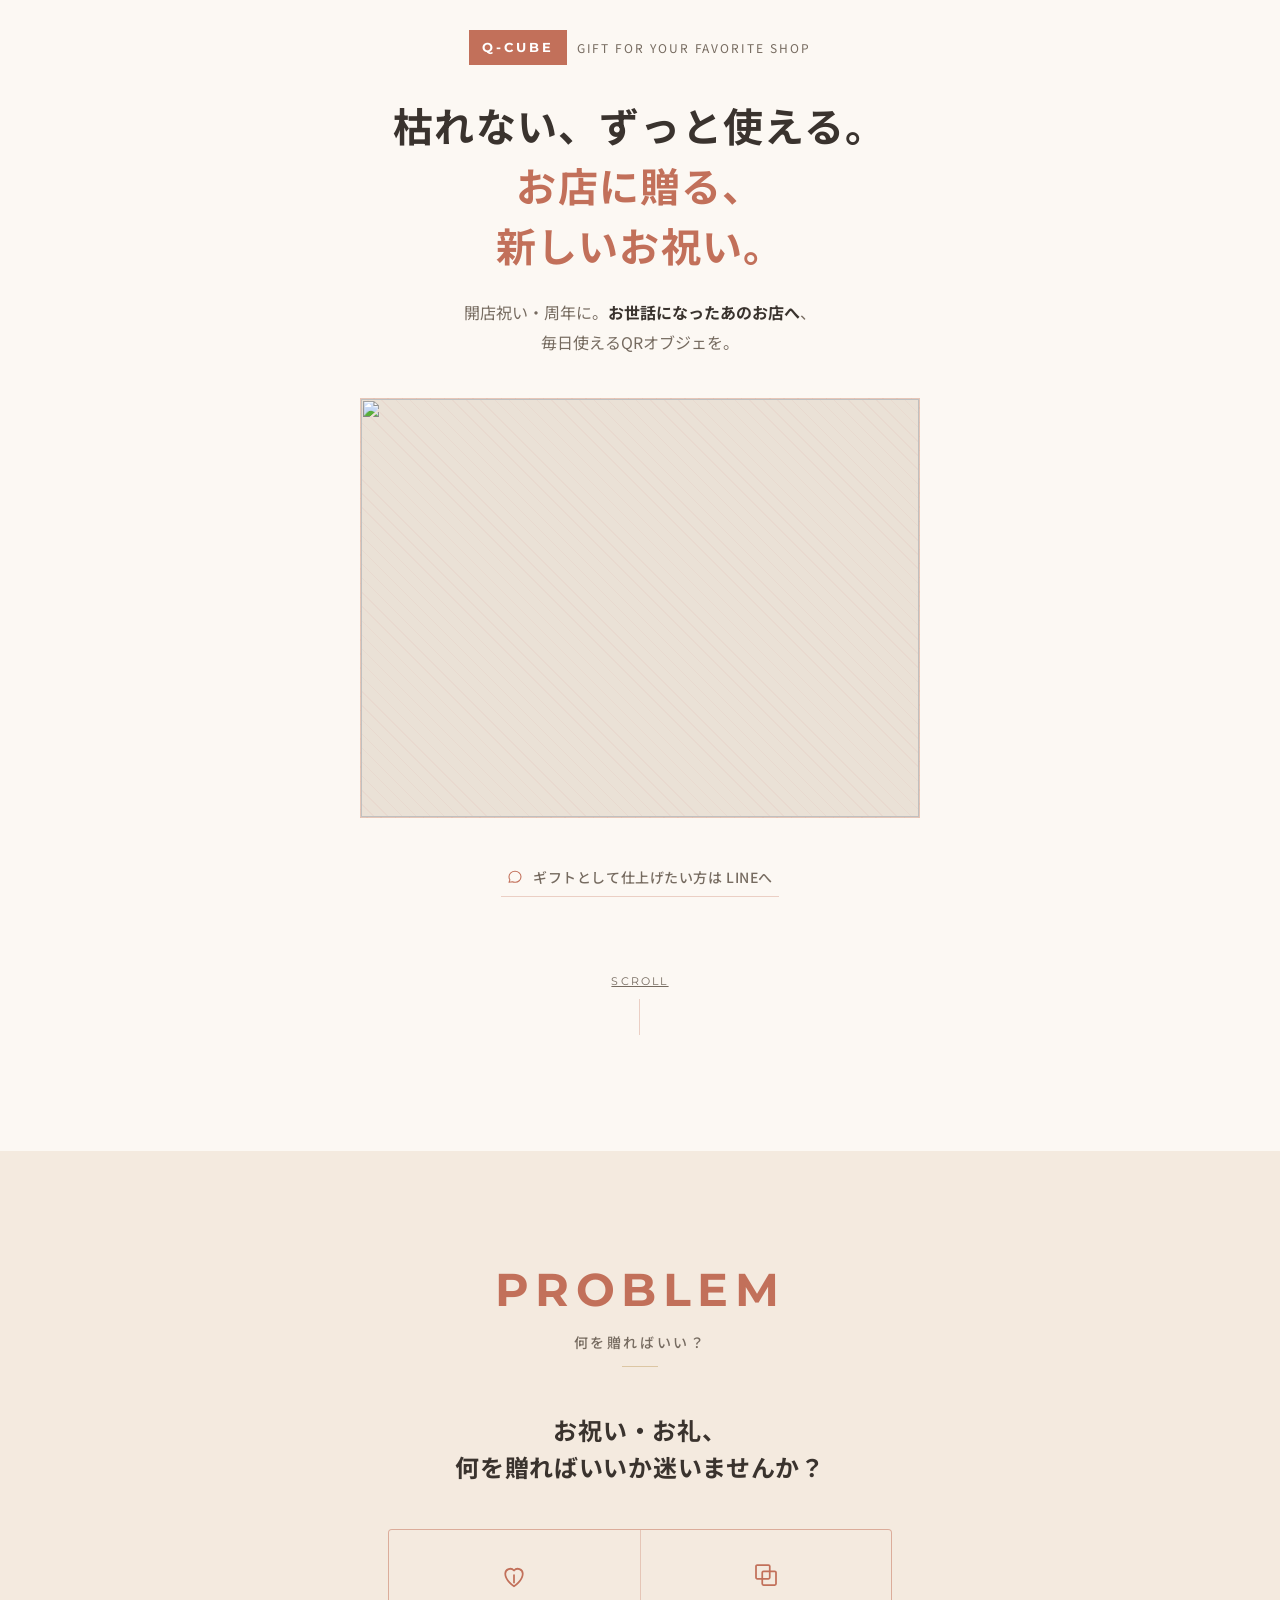
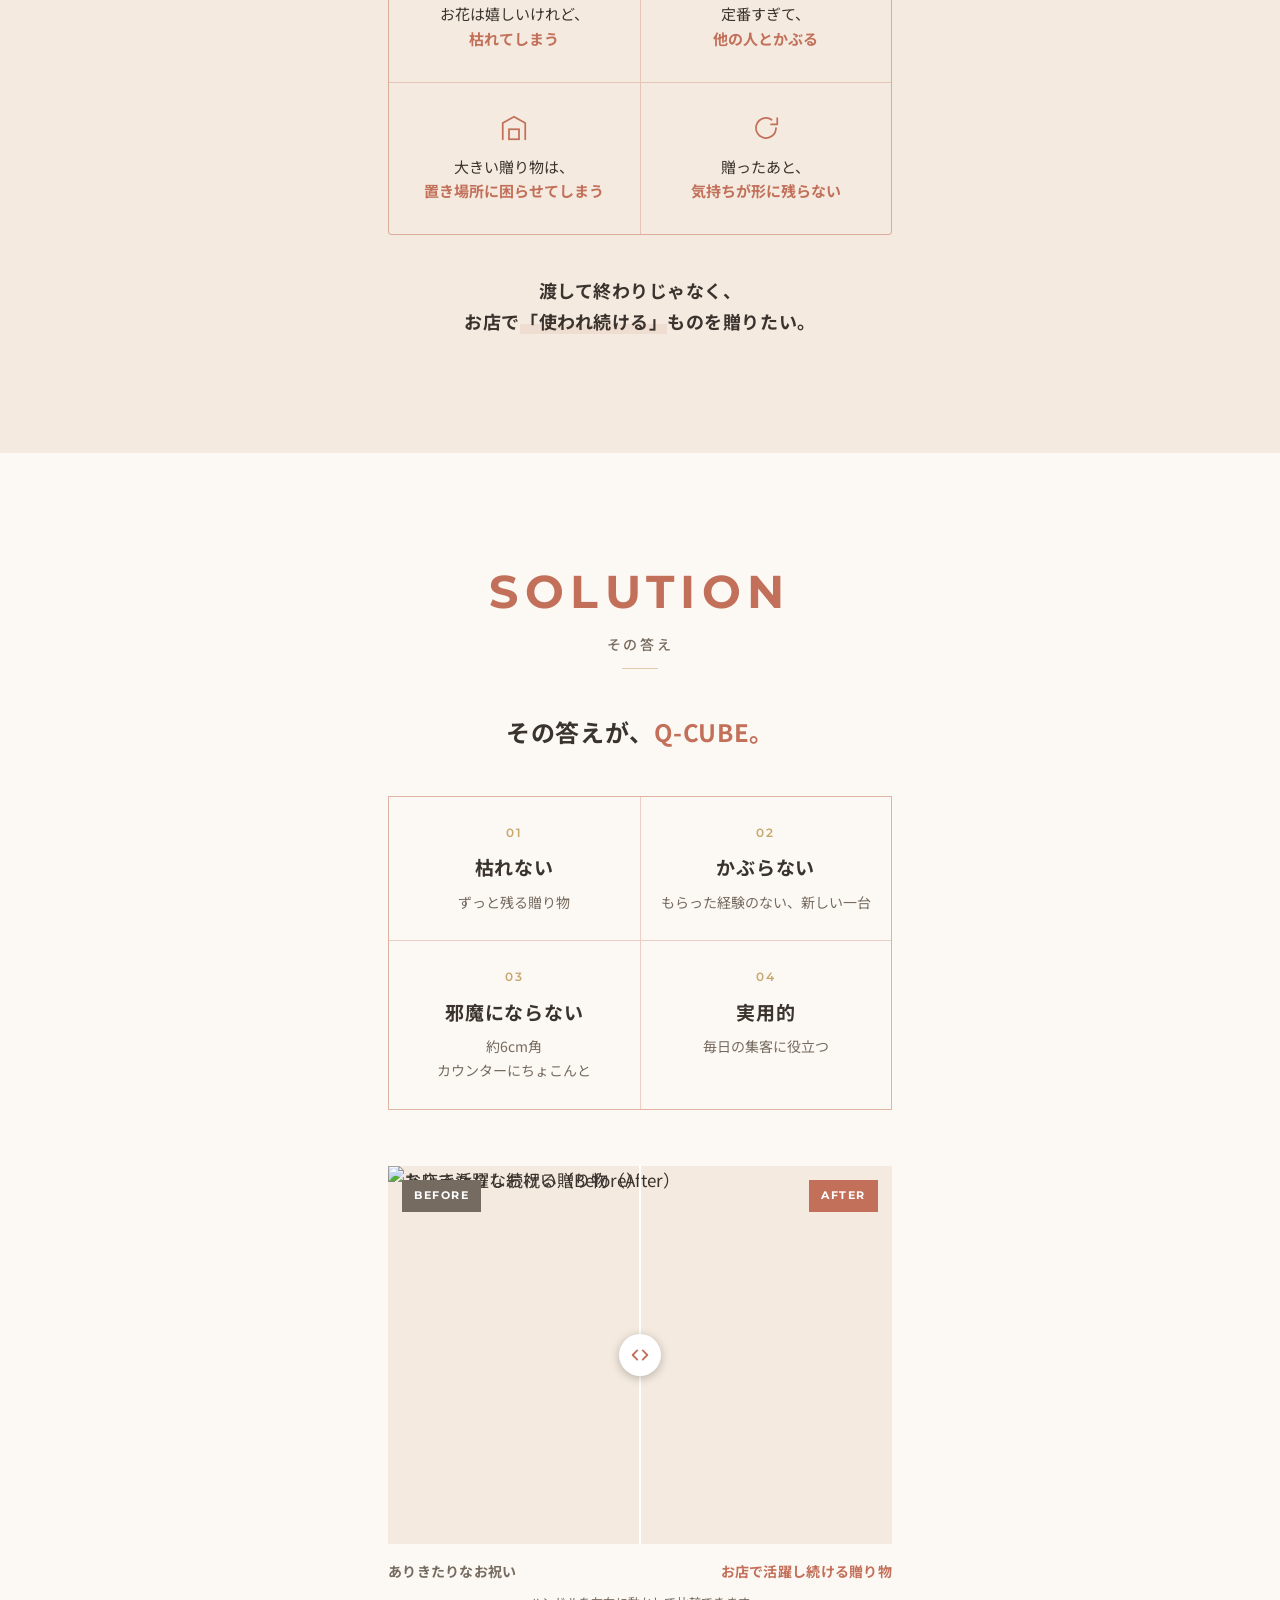
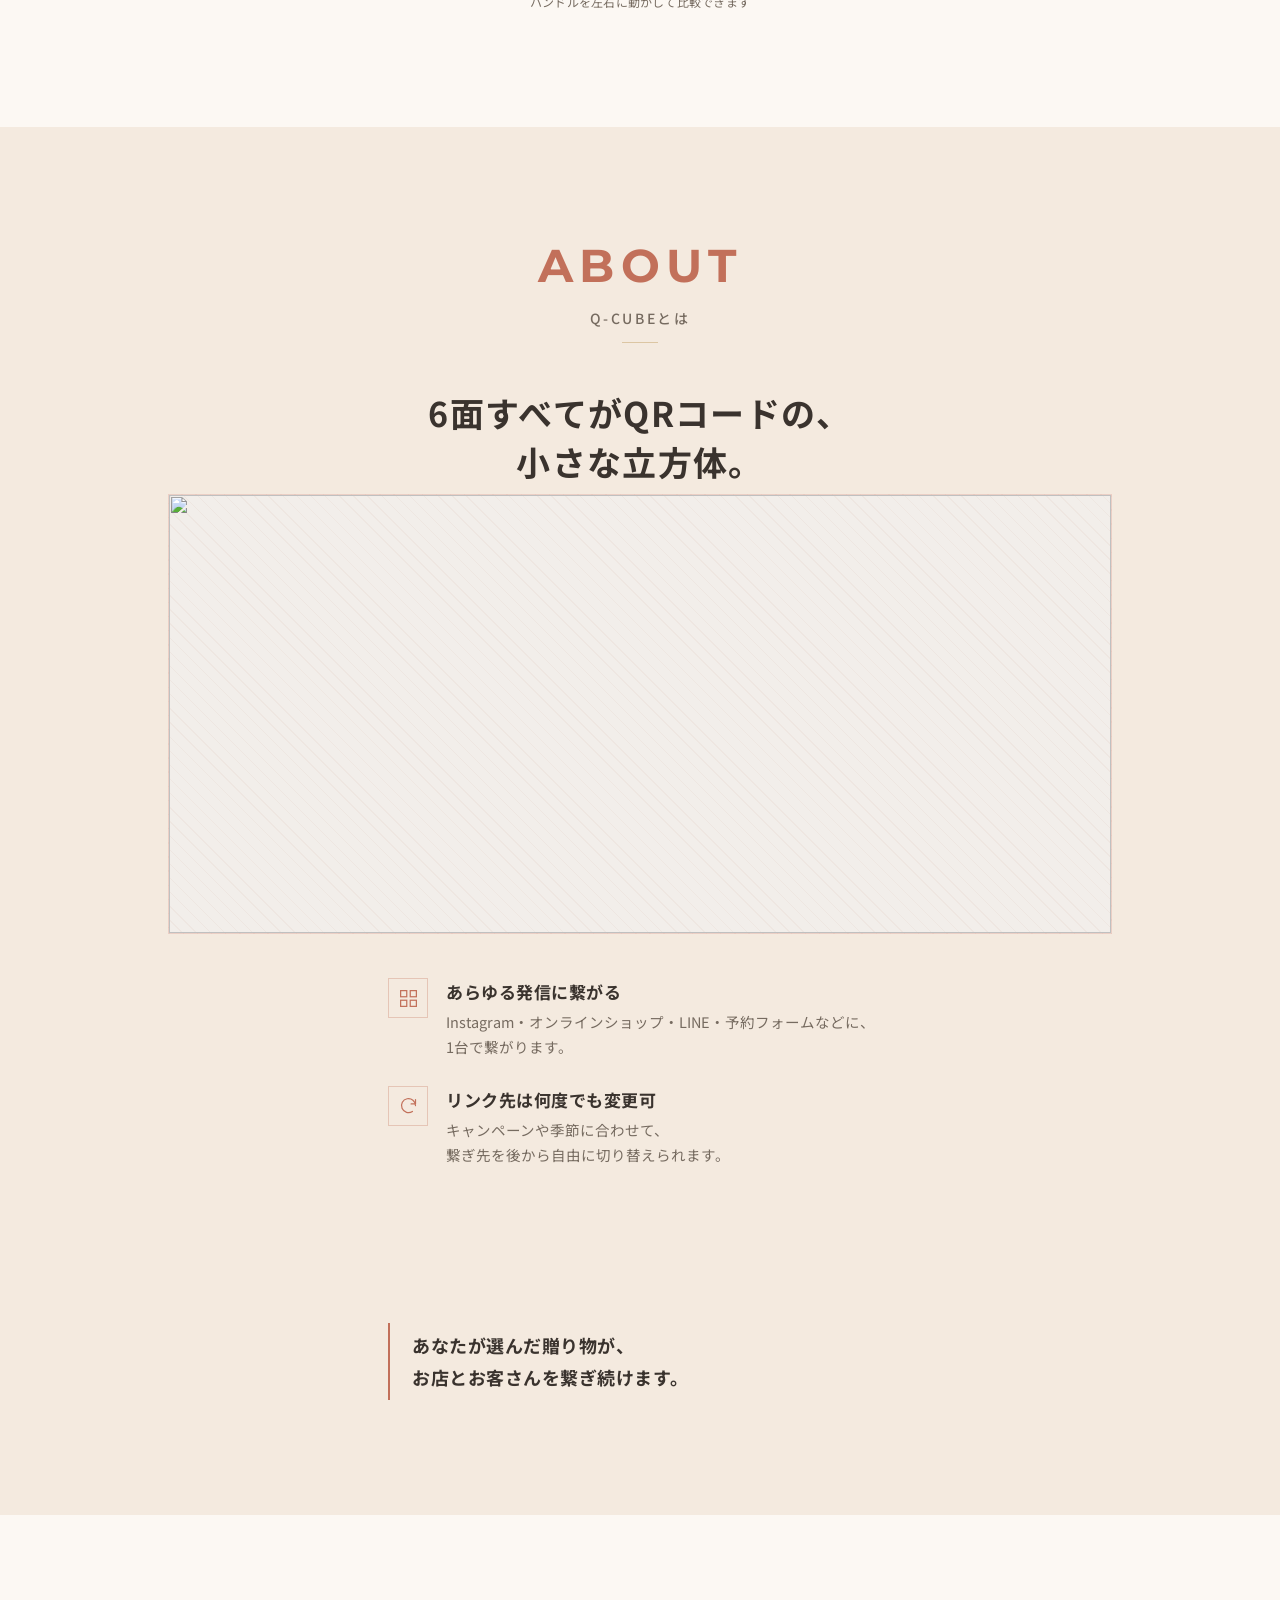
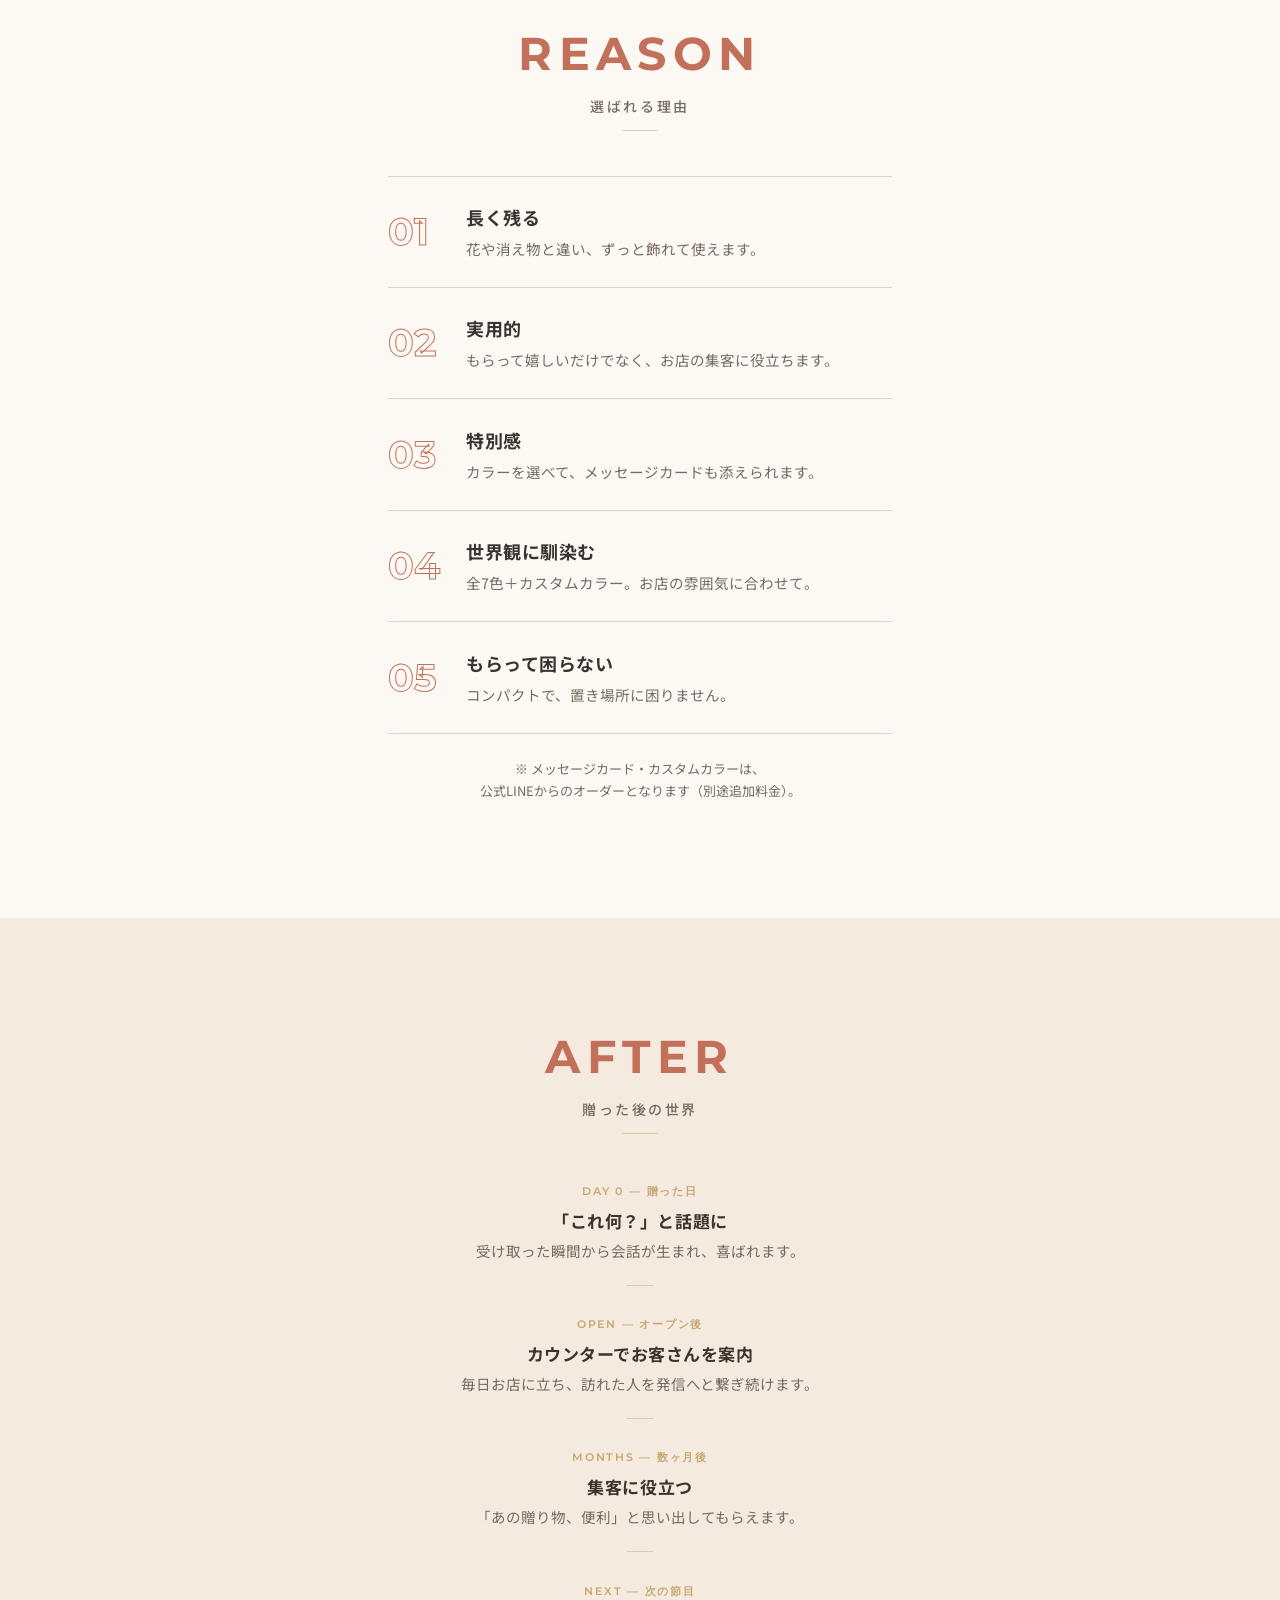
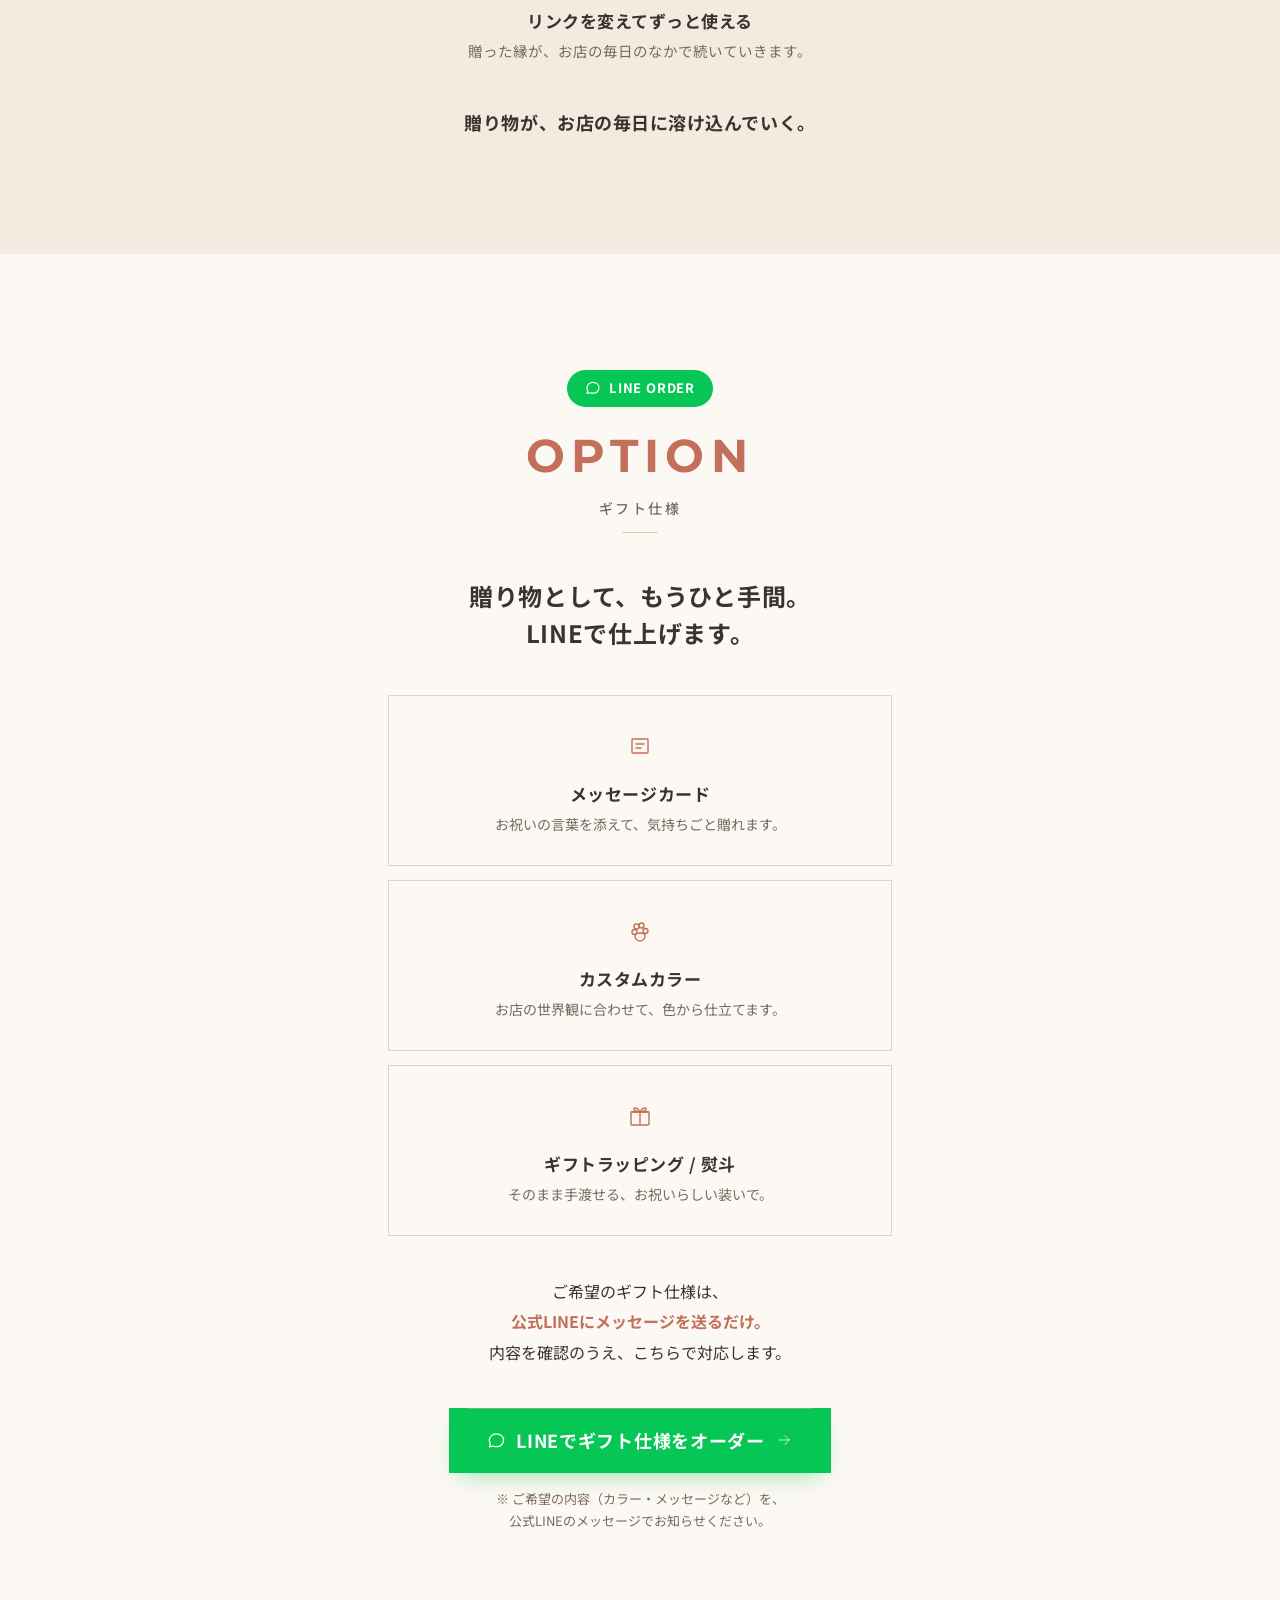
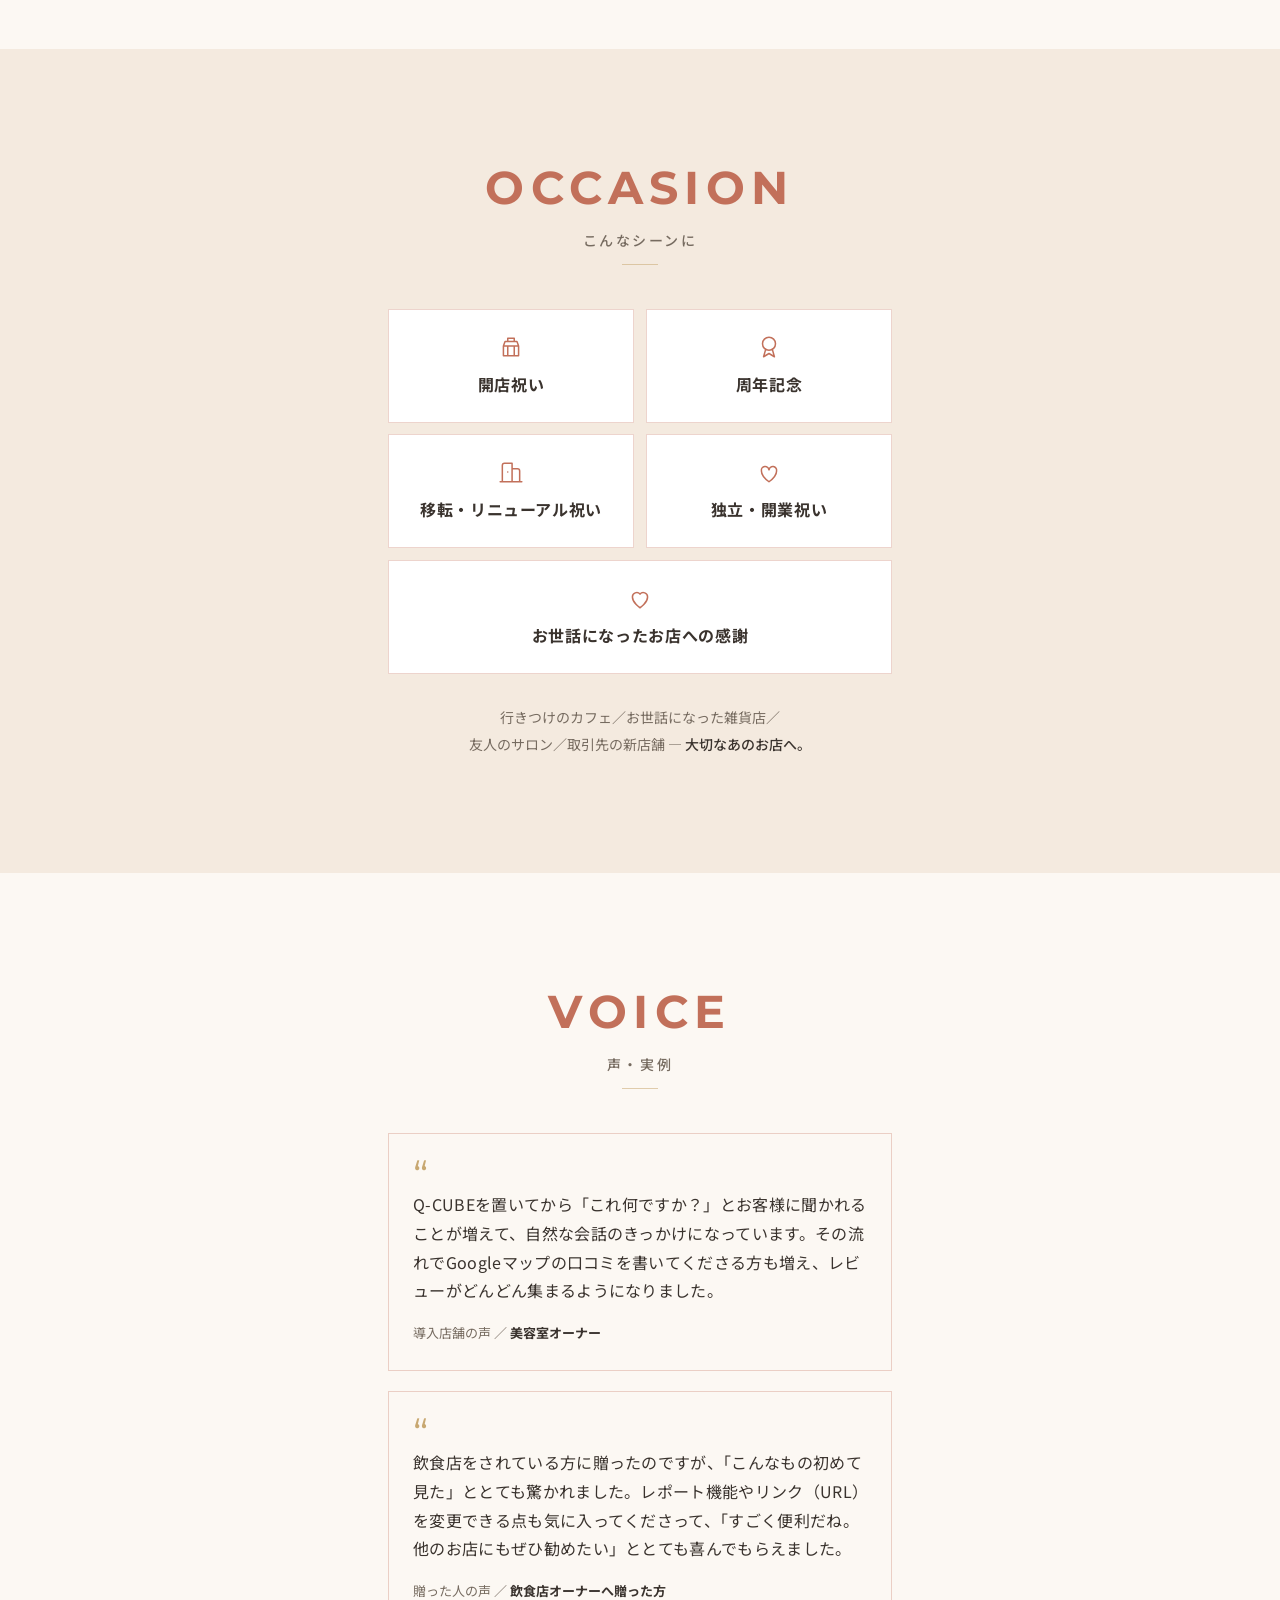
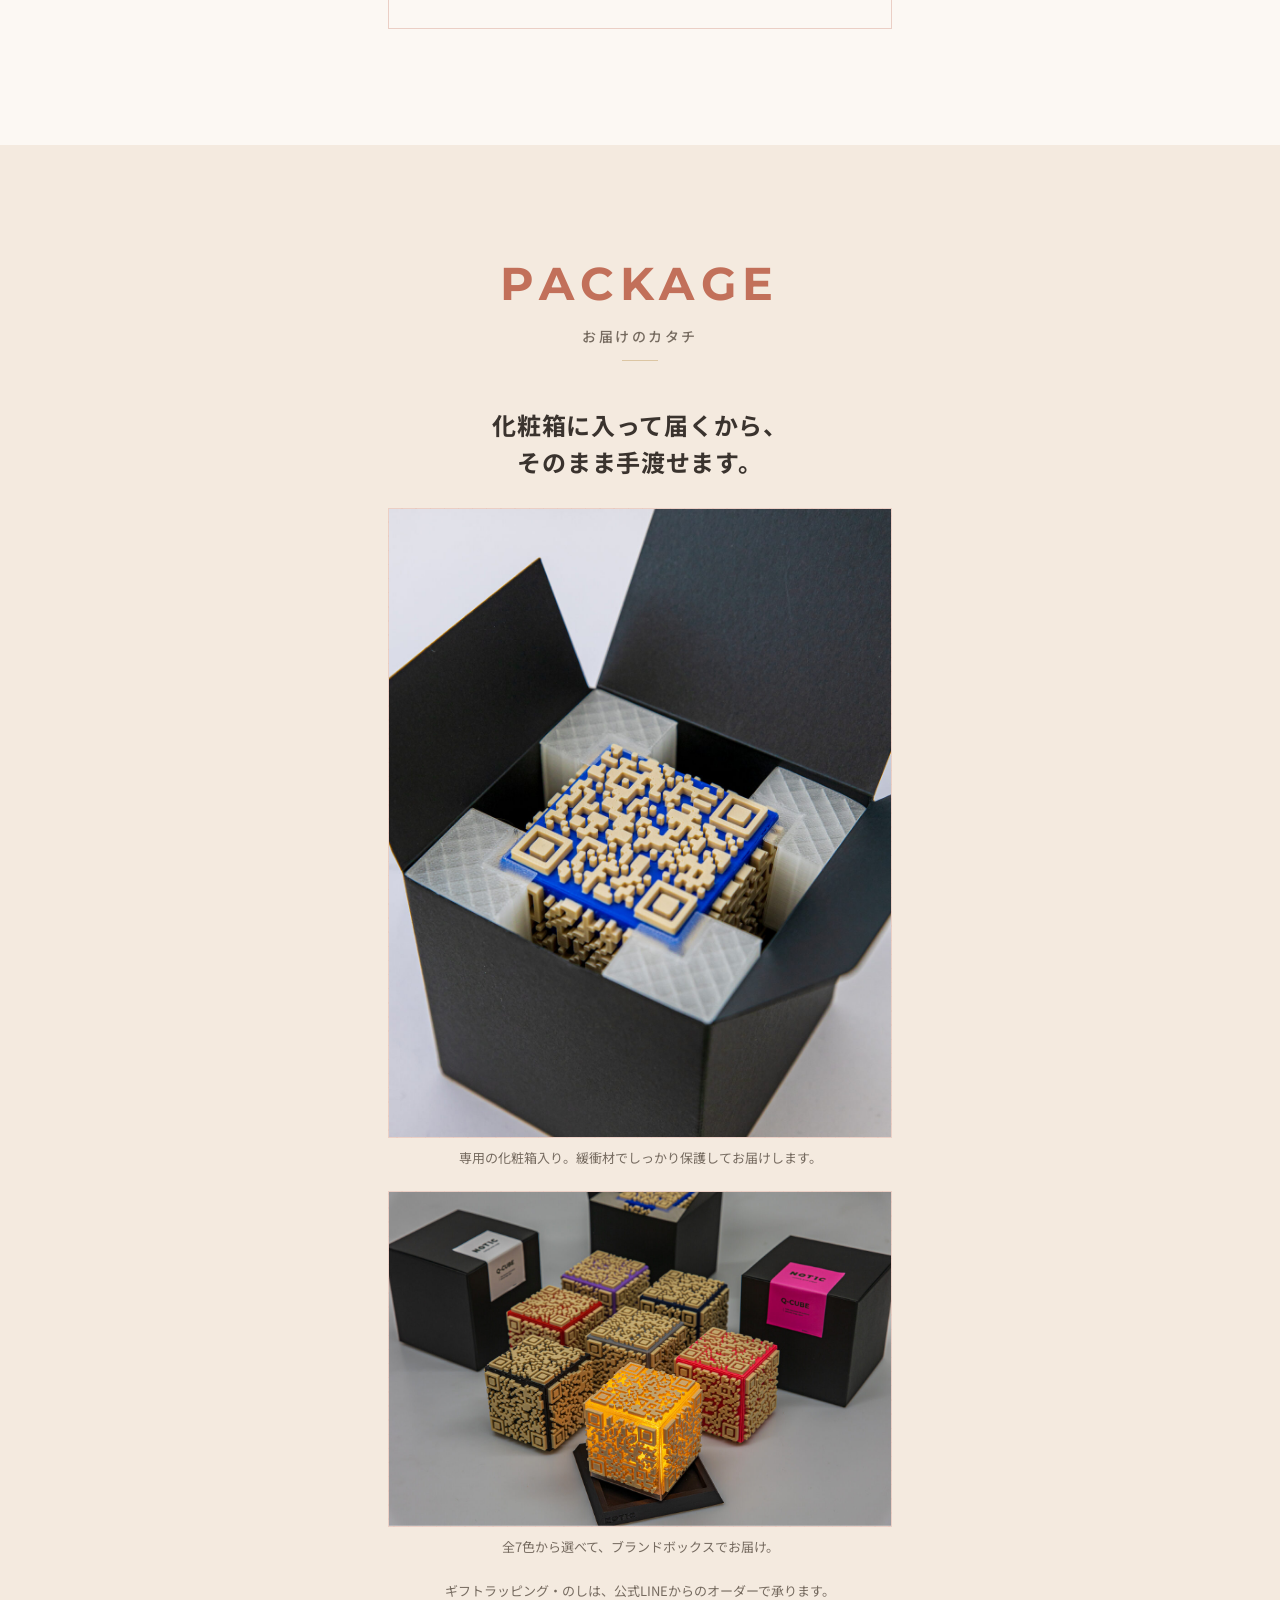
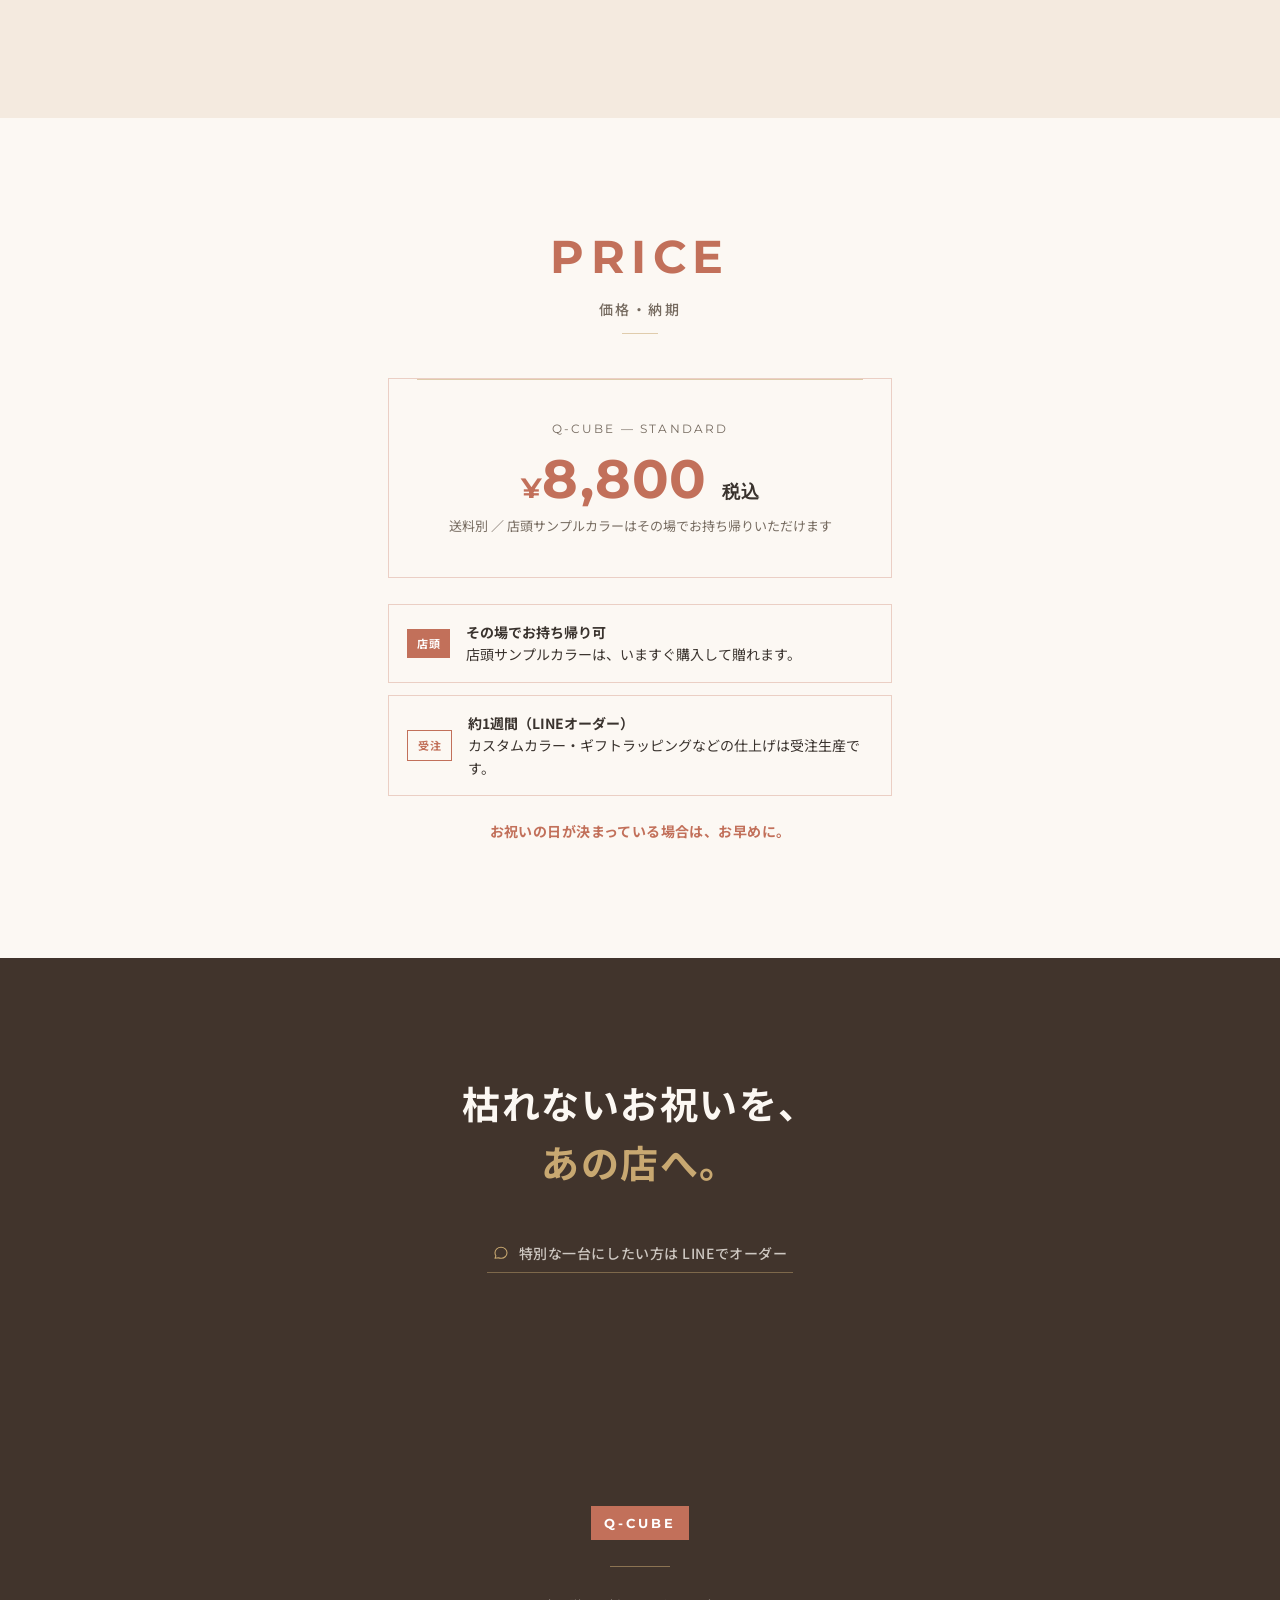
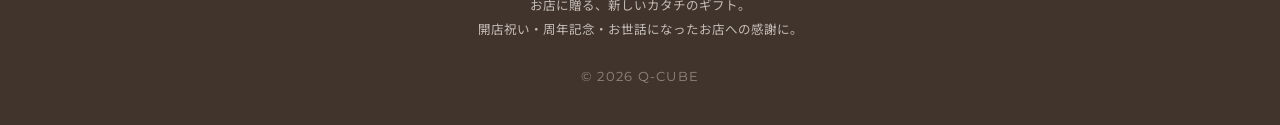
==== Q-CUBE ギフトLP.html @ 022c5ea5 "Initial commit: Q-CUBE ギフトLP" ====
<!DOCTYPE html>
<html lang="ja">
<head>
<meta charset="UTF-8">
<meta name="viewport" content="width=device-width, initial-scale=1.0">
<title>Q-CUBE｜お店に贈る、新しいお祝い。</title>
<link rel="preconnect" href="https://fonts.googleapis.com">
<link rel="preconnect" href="https://fonts.gstatic.com" crossorigin>
<link href="https://fonts.googleapis.com/css2?family=Montserrat:wght@600;700&family=Noto+Sans+JP:wght@400;500;700&display=swap" rel="stylesheet">
<link rel="stylesheet" href="styles.css">
</head>
<body>

<!-- ===================== 01 ヒーロー（GIFT） ===================== -->
<section class="section section--ivory hero" id="top" data-screen-label="01 GIFT">
  <div class="wrap">
    <div class="hero__brand reveal">
      <span class="hero__logo">Q-CUBE</span>
      <span class="hero__tagline">GIFT FOR YOUR FAVORITE SHOP</span>
    </div>
    <div class="hero__copy">
      <h1 class="hero__main reveal d1">枯れない、ずっと使える。<br><span class="br-accent">お店に贈る、<br>新しいお祝い。</span></h1>
      <p class="hero__sub reveal d2">開店祝い・周年に。<strong>お世話になったあのお店へ</strong>、<br>毎日使えるQRオブジェを。</p>
    </div>
  </div>
  <div class="hero__visual bleed reveal d2">
    <image-slot id="hero" shape="rect" src="https://notic.jp/qcube/uploads/pasted-1777820406436-0.jpg" placeholder="お店のカウンターに置かれたQ-CUBE（メイン写真）"></image-slot>
  </div>
  <div class="wrap">
    <div class="hero__cta reveal d2">
      <a class="btn btn--line" href="#" data-line>
        <svg class="ico" viewBox="0 0 24 24" fill="none" stroke="currentColor"><path d="M21 11.5a8.38 8.38 0 0 1-9 8.3 9 9 0 0 1-3.8-.7L3 20l1.3-3.8A8.38 8.38 0 0 1 3 11.5C3 7 7 3.5 12 3.5s9 3.5 9 8z" stroke-linecap="round" stroke-linejoin="round"/></svg>
        ギフトとして仕上げたい方は LINEへ
      </a>
    </div>
    <div class="hero__cta">
      <a class="scroll-hint" href="#problem">
        <span>SCROLL</span>
        <span class="line"></span>
      </a>
    </div>
  </div>
</section>

<!-- ===================== 02 共感（PROBLEM） ===================== -->
<section class="section section--sand" id="problem" data-screen-label="02 PROBLEM">
  <div class="wrap">
    <div class="eyebrow reveal"><span class="en">Problem</span><span class="jp">何を贈ればいい？</span></div>
    <p class="lead center reveal">お祝い・お礼、<br>何を贈ればいいか迷いませんか？</p>
    <div class="problem-list reveal">
      <div class="problem-item">
        <svg class="ico" viewBox="0 0 24 24" fill="none" stroke="currentColor"><path d="M12 21s-7-4.5-7-10a4 4 0 0 1 7-2.6A4 4 0 0 1 19 11c0 5.5-7 10-7 10z" stroke-linecap="round" stroke-linejoin="round"/><path d="M12 12v6" stroke-linecap="round"/></svg>
        <p>お花は嬉しいけれど、<br><b>枯れてしまう</b></p>
      </div>
      <div class="problem-item">
        <svg class="ico" viewBox="0 0 24 24" fill="none" stroke="currentColor"><rect x="4" y="4" width="11" height="11" rx="1"/><rect x="9" y="9" width="11" height="11" rx="1"/></svg>
        <p>定番すぎて、<br><b>他の人とかぶる</b></p>
      </div>
      <div class="problem-item">
        <svg class="ico" viewBox="0 0 24 24" fill="none" stroke="currentColor"><path d="M3 21V8l9-5 9 5v13" stroke-linecap="round" stroke-linejoin="round"/><rect x="8" y="13" width="8" height="8"/></svg>
        <p>大きい贈り物は、<br><b>置き場所に困らせてしまう</b></p>
      </div>
      <div class="problem-item">
        <svg class="ico" viewBox="0 0 24 24" fill="none" stroke="currentColor"><path d="M20 12a8 8 0 1 1-3.5-6.6" stroke-linecap="round"/><path d="M21 4v5h-5" stroke-linecap="round" stroke-linejoin="round"/></svg>
        <p>贈ったあと、<br><b>気持ちが形に残らない</b></p>
      </div>
    </div>
    <p class="problem-close reveal">渡して終わりじゃなく、<br>お店で<span class="u">「使われ続ける」</span>ものを贈りたい。</p>
  </div>
</section>

<!-- ===================== 03 提案（SOLUTION） ===================== -->
<section class="section section--ivory" id="solution" data-screen-label="03 SOLUTION">
  <div class="wrap">
    <div class="eyebrow reveal"><span class="en">Solution</span><span class="jp">その答え</span></div>
    <p class="lead center reveal">その答えが、<span style="color:var(--terracotta)">Q-CUBE。</span></p>
    <div class="solution-grid reveal">
      <div class="sol-cell"><div class="num">01</div><h4>枯れない</h4><p>ずっと残る贈り物</p></div>
      <div class="sol-cell"><div class="num">02</div><h4>かぶらない</h4><p>もらった経験のない、新しい一台</p></div>
      <div class="sol-cell"><div class="num">03</div><h4>邪魔にならない</h4><p>約6cm角<br>カウンターにちょこんと</p></div>
      <div class="sol-cell"><div class="num">04</div><h4>実用的</h4><p>毎日の集客に役立つ</p></div>
    </div>

    <!-- Before / After スライダー -->
    <div class="ba reveal">
      <div class="ba-slider" id="baSlider">
        <img class="ba-slider__img" src="https://notic.jp/qcube/uploads/pasted-1777819297557-0.jpg" alt="お店で活躍し続ける贈り物（After）" draggable="false">
        <div class="ba-slider__before" id="baBefore">
          <img class="ba-slider__img" src="https://images.unsplash.com/photo-1481970285016-33d3d5d85491?w=1200&q=80&auto=format" alt="ありきたりなお祝い（Before）" draggable="false">
        </div>
        <span class="ba-slider__tag ba-slider__tag--before">BEFORE</span>
        <span class="ba-slider__tag ba-slider__tag--after">AFTER</span>
        <div class="ba-slider__handle" id="baHandle" role="slider" tabindex="0" aria-label="Before / After 比較スライダー" aria-valuemin="0" aria-valuemax="100" aria-valuenow="50">
          <span class="ba-slider__grip">
            <svg viewBox="0 0 24 24" fill="none" stroke="currentColor"><path d="M9 7l-5 5 5 5M15 7l5 5-5 5" stroke-linecap="round" stroke-linejoin="round"/></svg>
          </span>
        </div>
      </div>
      <div class="ba-cap">
        <span>ありきたりなお祝い</span>
        <span>お店で活躍し続ける贈り物</span>
      </div>
      <p class="ba__hint">ハンドルを左右に動かして比較できます</p>
    </div>
  </div>
</section>

<!-- ===================== 04 Q-CUBEとは（ABOUT） ===================== -->
<section class="section section--sand" id="about" data-screen-label="04 ABOUT">
  <div class="wrap">
    <div class="eyebrow reveal"><span class="en">About</span><span class="jp">Q-CUBEとは</span></div>
    <p class="headline center reveal">6面すべてがQRコードの、<br>小さな立方体。</p>
  </div>
  <div class="wrap wrap--wide about-hero reveal">
    <image-slot id="about" shape="rect" src="https://notic.jp/qcube/uploads/pasted-1777820476497-0.jpg" placeholder="Q-CUBE本体の質感アップ（6面QR）"></image-slot>
  </div>
  <div class="wrap">
    <div class="feat-list">
      <div class="feat reveal">
        <div class="feat__ico"><svg viewBox="0 0 24 24" fill="none" stroke="currentColor"><rect x="3" y="3" width="7" height="7"/><rect x="14" y="3" width="7" height="7"/><rect x="3" y="14" width="7" height="7"/><rect x="14" y="14" width="7" height="7"/></svg></div>
        <div><h4>あらゆる発信に繋がる</h4><p>Instagram・オンラインショップ・LINE・予約フォームなどに、<br>1台で繋がります。</p></div>
      </div>
      <div class="feat reveal">
        <div class="feat__ico"><svg viewBox="0 0 24 24" fill="none" stroke="currentColor"><path d="M20 11a8 8 0 1 0-3.5 6.6" stroke-linecap="round"/><path d="M20 4v5h-5" stroke-linecap="round" stroke-linejoin="round"/></svg></div>
        <div><h4>リンク先は何度でも変更可</h4><p>キャンペーンや季節に合わせて、<br>繋ぎ先を後から自由に切り替えられます。</p></div>
      </div>
      <div class="feat reveal">
        <div class="feat__ico"><svg viewBox="0 0 24 24" fill="none" stroke="currentColor"><path d="M4 20V10M10 20V4M16 20v-7M22 20H2" stroke-linecap="round"/></svg></div>
        <div><h4>日次レポートが届く</h4><p>読み取られた数が毎日わかる。<br>お店の集客にちゃんと役立ちます。</p></div>
      </div>
    </div>
    <blockquote class="quote-block reveal">あなたが選んだ贈り物が、<br>お店とお客さんを繋ぎ続けます。</blockquote>
  </div>
</section>

<!-- ===================== 05 選ばれる理由（REASON） ===================== -->
<section class="section section--ivory" id="reason" data-screen-label="05 REASON">
  <div class="wrap">
    <div class="eyebrow reveal"><span class="en">Reason</span><span class="jp">選ばれる理由</span></div>
    <div class="reason-list">
      <div class="reason reveal"><div class="reason__num">01</div><div><h4>長く残る</h4><p>花や消え物と違い、ずっと飾れて使えます。</p></div></div>
      <div class="reason reveal"><div class="reason__num">02</div><div><h4>実用的</h4><p>もらって嬉しいだけでなく、お店の集客に役立ちます。</p></div></div>
      <div class="reason reveal"><div class="reason__num">03</div><div><h4>特別感</h4><p>カラーを選べて、メッセージカードも添えられます。</p></div></div>
      <div class="reason reveal"><div class="reason__num">04</div><div><h4>世界観に馴染む</h4><p>全7色＋カスタムカラー。お店の雰囲気に合わせて。</p></div></div>
      <div class="reason reveal"><div class="reason__num">05</div><div><h4>もらって困らない</h4><p>コンパクトで、置き場所に困りません。</p></div></div>
    </div>
    <p class="reason-note reveal">※ メッセージカード・カスタムカラーは、<br>公式LINEからのオーダーとなります<span style="white-space:nowrap">（別途追加料金）</span>。</p>
  </div>
</section>

<!-- ===================== 06 贈った後の世界（AFTER） ===================== -->
<section class="section section--sand" id="after" data-screen-label="06 AFTER">
  <div class="wrap">
    <div class="eyebrow reveal"><span class="en">After</span><span class="jp">贈った後の世界</span></div>
    <div class="timeline">
      <div class="tl-item reveal"><div class="when">Day 0 — 贈った日</div><h4>「これ何？」と話題に</h4><p>受け取った瞬間から会話が生まれ、喜ばれます。</p></div>
      <div class="tl-item reveal"><div class="when">Open — オープン後</div><h4>カウンターでお客さんを案内</h4><p>毎日お店に立ち、訪れた人を発信へと繋ぎ続けます。</p></div>
      <div class="tl-item reveal"><div class="when">Months — 数ヶ月後</div><h4>集客に役立つ</h4><p>「あの贈り物、便利」と思い出してもらえます。</p></div>
      <div class="tl-item reveal"><div class="when">Next — 次の節目</div><h4>リンクを変えてずっと使える</h4><p>贈った縁が、お店の毎日のなかで続いていきます。</p></div>
    </div>
    <p class="after-close reveal">贈り物が、お店の毎日に溶け込んでいく。</p>
  </div>
</section>

<!-- ===================== 07 ギフト仕様（OPTION）★最重要 ===================== -->
<section class="section section--ivory" id="option" data-screen-label="07 OPTION">
  <div class="wrap">
    <div class="center reveal">
      <span class="option-band"><svg viewBox="0 0 24 24" fill="none" stroke="currentColor" stroke-width="1.8"><path d="M21 11.5a8.38 8.38 0 0 1-9 8.3 9 9 0 0 1-3.8-.7L3 20l1.3-3.8A8.38 8.38 0 0 1 3 11.5C3 7 7 3.5 12 3.5s9 3.5 9 8z" stroke-linecap="round" stroke-linejoin="round"/></svg>LINE ORDER</span>
    </div>
    <div class="eyebrow reveal"><span class="en">Option</span><span class="jp">ギフト仕様</span></div>
    <p class="lead center reveal">贈り物として、もうひと手間。<br>LINEで仕上げます。</p>
    <div class="option-list">
      <div class="opt-card reveal">
        <div class="opt-card__ico"><svg viewBox="0 0 24 24" fill="none" stroke="currentColor"><rect x="4" y="5" width="16" height="14" rx="1"/><path d="M8 10h8M8 14h5" stroke-linecap="round"/></svg></div>
        <div><h4>メッセージカード</h4><p>お祝いの言葉を添えて、気持ちごと贈れます。</p></div>
      </div>
      <div class="opt-card reveal">
        <div class="opt-card__ico"><svg viewBox="0 0 24 24" fill="none" stroke="currentColor"><circle cx="13.5" cy="6.5" r="2.5"/><circle cx="17.5" cy="12" r="2.5"/><circle cx="8.5" cy="7.5" r="2.5"/><circle cx="6.5" cy="13" r="2.5"/><path d="M12 22a5 5 0 0 1-5-5c0-2 2-3 5-3s5 1 5 3a5 5 0 0 1-5 5z"/></svg></div>
        <div><h4>カスタムカラー</h4><p>お店の世界観に合わせて、色から仕立てます。</p></div>
      </div>
      <div class="opt-card reveal">
        <div class="opt-card__ico"><svg viewBox="0 0 24 24" fill="none" stroke="currentColor"><rect x="3" y="8" width="18" height="13" rx="1"/><path d="M3 8h18M12 8v13M12 8S9 3 6.5 4.2 9 8 12 8zM12 8s3-5 5.5-3.8S15 8 12 8z" stroke-linecap="round" stroke-linejoin="round"/></svg></div>
        <div><h4>ギフトラッピング / 熨斗</h4><p>そのまま手渡せる、お祝いらしい装いで。</p></div>
      </div>
    </div>
    <p class="option-flow reveal">ご希望のギフト仕様は、<br><strong>公式LINEにメッセージを送るだけ。</strong><br>内容を確認のうえ、こちらで対応します。</p>
    <div class="hero__cta reveal">
      <a class="btn btn--buy" href="#" data-line style="background:#06C755;box-shadow:0 10px 26px -12px rgba(6,199,85,.55)">
        <svg class="ico" viewBox="0 0 24 24" fill="none" stroke="currentColor"><path d="M21 11.5a8.38 8.38 0 0 1-9 8.3 9 9 0 0 1-3.8-.7L3 20l1.3-3.8A8.38 8.38 0 0 1 3 11.5C3 7 7 3.5 12 3.5s9 3.5 9 8z" stroke-linecap="round" stroke-linejoin="round"/></svg>
        LINEでギフト仕様をオーダー
        <svg class="arr" viewBox="0 0 24 24" fill="none" stroke="currentColor" width="18" height="18"><path d="M5 12h14M13 6l6 6-6 6" stroke-linecap="round" stroke-linejoin="round"/></svg>
      </a>
    </div>
    <p class="option-note reveal">※ ご希望の内容<span style="white-space:nowrap">（カラー・メッセージなど）</span>を、<br>公式LINEのメッセージでお知らせください。</p>
  </div>
</section>

<!-- ===================== 08 こんなシーンに（OCCASION） ===================== -->
<section class="section section--sand" id="occasion" data-screen-label="08 OCCASION">
  <div class="wrap">
    <div class="eyebrow reveal"><span class="en">Occasion</span><span class="jp">こんなシーンに</span></div>
    <div class="occasion-grid">
      <div class="occ reveal"><div class="occ__ico"><svg viewBox="0 0 24 24" fill="none" stroke="currentColor"><path d="M5 11h14v9H5zM5 11l1.5-4h11L19 11M9 7V4h6v3M9 20v-9M15 20v-9" stroke-linecap="round" stroke-linejoin="round"/></svg></div><h4>開店祝い</h4></div>
      <div class="occ reveal"><div class="occ__ico"><svg viewBox="0 0 24 24" fill="none" stroke="currentColor"><circle cx="12" cy="9" r="6"/><path d="M9 14l-2 7 5-3 5 3-2-7" stroke-linecap="round" stroke-linejoin="round"/></svg></div><h4>周年記念</h4></div>
      <div class="occ reveal"><div class="occ__ico"><svg viewBox="0 0 24 24" fill="none" stroke="currentColor"><path d="M4 21V6a2 2 0 0 1 2-2h7v17M13 9h5a2 2 0 0 1 2 2v10M2 21h20M9 12h.01" stroke-linecap="round" stroke-linejoin="round"/></svg></div><h4>移転・リニューアル祝い</h4></div>
      <div class="occ reveal"><div class="occ__ico"><svg viewBox="0 0 24 24" fill="none" stroke="currentColor"><path d="M12 21c4-3 7-6 7-10a3.5 3.5 0 0 0-7-1 3.5 3.5 0 0 0-7 1c0 4 3 7 7 10z" stroke-linecap="round" stroke-linejoin="round"/></svg></div><h4>独立・開業祝い</h4></div>
      <div class="occ reveal"><div class="occ__ico"><svg viewBox="0 0 24 24" fill="none" stroke="currentColor"><path d="M12 21s-7-4.5-7-10a4 4 0 0 1 7-2.6A4 4 0 0 1 19 11c0 5.5-7 10-7 10z" stroke-linecap="round" stroke-linejoin="round"/></svg></div><h4>お世話になったお店への感謝</h4></div>
    </div>
    <p class="occasion-targets reveal">行きつけのカフェ／お世話になった雑貨店／<br>友人のサロン／取引先の新店舗 — <b>大切なあのお店へ。</b></p>
  </div>
</section>

<!-- ===================== 09 声・実例（VOICE） ===================== -->
<section class="section section--ivory" id="voice" data-screen-label="09 VOICE">
  <div class="wrap">
    <div class="eyebrow reveal"><span class="en">Voice</span><span class="jp">声・実例</span></div>
    <div class="voice-list">
      <div class="voice reveal">
        <div class="voice__mark">&ldquo;</div>
        <p>Q-CUBEを置いてから「これ何ですか？」とお客様に聞かれることが増えて、自然な会話のきっかけになっています。その流れでGoogleマップの口コミを書いてくださる方も増え、レビューがどんどん集まるようになりました。</p>
        <div class="voice__who"><span>導入店舗の声 ／ <b>美容室オーナー</b></span></div>
      </div>
      <div class="voice reveal">
        <div class="voice__mark">&ldquo;</div>
        <p>飲食店をされている方に贈ったのですが、「こんなもの初めて見た」ととても驚かれました。レポート機能やリンク（URL）を変更できる点も気に入ってくださって、「すごく便利だね。他のお店にもぜひ勧めたい」ととても喜んでもらえました。</p>
        <div class="voice__who"><span>贈った人の声 ／ <b>飲食店オーナーへ贈った方</b></span></div>
      </div>
    </div>
  </div>
</section>

<!-- ===================== 10 パッケージ（PACKAGE） ===================== -->
<section class="section section--sand" id="package" data-screen-label="10 PACKAGE">
  <div class="wrap">
    <div class="eyebrow reveal"><span class="en">Package</span><span class="jp">お届けのカタチ</span></div>
    <p class="lead center reveal">化粧箱に入って届くから、<br>そのまま手渡せます。</p>
  </div>
  <div class="wrap package reveal">
    <figure class="package__item pkg-portrait">
      <image-slot id="pkg1" shape="rect" src="images/package_box.jpg" placeholder="化粧箱に入ったQ-CUBE"></image-slot>
      <figcaption>専用の化粧箱入り。緩衝材でしっかり保護してお届けします。</figcaption>
    </figure>
    <figure class="package__item pkg-wide">
      <image-slot id="pkg2" shape="rect" src="images/package_lineup.jpg" placeholder="全7色とブランドボックス"></image-slot>
      <figcaption>全7色から選べて、ブランドボックスでお届け。</figcaption>
    </figure>
  </div>
  <div class="wrap">
    <p class="package-note reveal">ギフトラッピング・のしは、公式LINEからのオーダーで承ります。</p>
  </div>
</section>

<!-- ===================== 11 価格・納期（PRICE） ===================== -->
<section class="section section--ivory" id="price" data-screen-label="11 PRICE">
  <div class="wrap">
    <div class="eyebrow reveal"><span class="en">Price</span><span class="jp">価格・納期</span></div>
    <div class="price-card reveal">
      <div class="label">Q-CUBE — STANDARD</div>
      <div class="val"><span class="yen">¥</span>8,800 <span class="small">税込</span></div>
      <div class="tax">送料別 ／ 店頭サンプルカラーはその場でお持ち帰りいただけます</div>
    </div>
    <div class="delivery">
      <div class="deliv reveal">
        <span class="deliv__tag deliv__tag--store">店頭</span>
        <p><b>その場でお持ち帰り可</b><br>店頭サンプルカラーは、いますぐ購入して贈れます。</p>
      </div>
      <div class="deliv reveal">
        <span class="deliv__tag deliv__tag--order">受注</span>
        <p><b>約1週間（LINEオーダー）</b><br>カスタムカラー・ギフトラッピングなどの仕上げは受注生産です。</p>
      </div>
    </div>
    <p class="price-note reveal">お祝いの日が決まっている場合は、お早めに。</p>
  </div>
</section>

<!-- ===================== 11 クロージングCTA（espresso） ===================== -->
<section class="section section--espresso closing" id="closing" data-screen-label="12 CLOSING">
  <div class="wrap">
    <p class="closing__main reveal">枯れないお祝いを、<br><span class="accent">あの店へ。</span></p>
    <div class="hero__cta reveal">
      <a class="btn btn--line" href="#" data-line>
        <svg class="ico" viewBox="0 0 24 24" fill="none" stroke="currentColor"><path d="M21 11.5a8.38 8.38 0 0 1-9 8.3 9 9 0 0 1-3.8-.7L3 20l1.3-3.8A8.38 8.38 0 0 1 3 11.5C3 7 7 3.5 12 3.5s9 3.5 9 8z" stroke-linecap="round" stroke-linejoin="round"/></svg>
        特別な一台にしたい方は LINEでオーダー
      </a>
    </div>
  </div>
</section>

<!-- ===================== フッター ===================== -->
<footer class="footer">
  <section class="section" style="padding-bottom:0">
    <div class="wrap footer__inner">
      <span class="footer__logo">Q-CUBE</span>
      <div class="footer__line"></div>
      <p>お店に贈る、新しいカタチのギフト。<br>開店祝い・周年記念・お世話になったお店への感謝に。</p>
      <p class="footer__copy">© 2026 Q-CUBE</p>
    </div>
  </section>
</footer>


<script src="image-slot.js"></script>
<script>
(function () {
  "use strict";

  /* --- スクロールでフェードアップ（一度だけ） --- */
  var reveals = document.querySelectorAll(".reveal");
  if ("IntersectionObserver" in window) {
    var io = new IntersectionObserver(function (entries) {
      entries.forEach(function (e) {
        if (e.isIntersecting) {
          e.target.classList.add("is-in");
          io.unobserve(e.target);
        }
      });
    }, { threshold: 0.12, rootMargin: "0px 0px -8% 0px" });
    reveals.forEach(function (el) { io.observe(el); });
  } else {
    reveals.forEach(function (el) { el.classList.add("is-in"); });
  }

  /* --- Before / After スライダー --- */
  var baSlider = document.getElementById("baSlider");
  if (baSlider) {
    var baBefore = document.getElementById("baBefore");
    var baHandle = document.getElementById("baHandle");
    var baDragging = false;
    function baSet(p) {
      p = Math.max(0, Math.min(100, p));
      baBefore.style.clipPath = "inset(0 " + (100 - p) + "% 0 0)";
      baHandle.style.left = p + "%";
      baHandle.setAttribute("aria-valuenow", Math.round(p));
    }
    function baPos(e) {
      var r = baSlider.getBoundingClientRect();
      return ((e.clientX - r.left) / r.width) * 100;
    }
    baSlider.addEventListener("pointerdown", function (e) { baDragging = true; baSet(baPos(e)); });
    window.addEventListener("pointermove", function (e) { if (baDragging) baSet(baPos(e)); });
    window.addEventListener("pointerup", function () { baDragging = false; });
    baHandle.addEventListener("keydown", function (e) {
      var cur = parseFloat(baHandle.getAttribute("aria-valuenow")) || 50;
      if (e.key === "ArrowLeft") { baSet(cur - 4); e.preventDefault(); }
      else if (e.key === "ArrowRight") { baSet(cur + 4); e.preventDefault(); }
    });
    baSet(50);
  }

  /* --- CTAリンク（実URLは後で差し替え） --- */
  var BUY_URL  = "#";   // ← 購入ページURL
  var LINE_URL = "https://lin.ee/nzGu28N";   // ← 公式LINE URL
  document.querySelectorAll("[data-buy]").forEach(function (a) {
    if (BUY_URL !== "#") a.setAttribute("href", BUY_URL);
  });
  document.querySelectorAll("[data-line]").forEach(function (a) {
    if (LINE_URL !== "#") a.setAttribute("href", LINE_URL);
  });
})();
</script>

<!-- ===================== Tweaks ===================== -->
<div id="tweaks-root"></div>
<script src="https://unpkg.com/react@18.3.1/umd/react.development.js" integrity="sha384-hD6/rw4ppMLGNu3tX5cjIb+uRZ7UkRJ6BPkLpg4hAu/6onKUg4lLsHAs9EBPT82L" crossorigin="anonymous"></script>
<script src="https://unpkg.com/react-dom@18.3.1/umd/react-dom.development.js" integrity="sha384-u6aeetuaXnQ38mYT8rp6sbXaQe3NL9t+IBXmnYxwkUI2Hw4bsp2Wvmx4yRQF1uAm" crossorigin="anonymous"></script>
<script src="https://unpkg.com/@babel/standalone@7.29.0/babel.min.js" integrity="sha384-m08KidiNqLdpJqLq95G/LEi8Qvjl/xUYll3QILypMoQ65QorJ9Lvtp2RXYGBFj1y" crossorigin="anonymous"></script>
<script type="text/babel" src="tweaks-panel.jsx"></script>
<script type="text/babel">
const QC_DEFAULTS = /*EDITMODE-BEGIN*/{
  "accent": "terracotta",
  "bodySize": 17,
  "spacing": "標準"
}/*EDITMODE-END*/;

const ACCENTS = {
  "terracotta": { v: "terracotta", label: "テラコッタ", c: "#C2705A" },
  "pink":       { v: "pink",       label: "くすみピンク", c: "#C98B8B" },
  "sage":       { v: "sage",       label: "スモーキーセージ", c: "#8FA38C" },
  "navy":       { v: "navy",       label: "ネイビー", c: "#3A4A63" }
};
const SPACING = { "コンパクト": "64px", "標準": "clamp(72px, 13vw, 116px)", "ゆったり": "clamp(96px, 16vw, 150px)" };

function QCubeTweaks() {
  const [t, setTweak] = useTweaks(QC_DEFAULTS);

  React.useEffect(() => {
    if (t.accent === "terracotta") document.body.removeAttribute("data-accent");
    else document.body.setAttribute("data-accent", t.accent);
  }, [t.accent]);
  React.useEffect(() => {
    document.body.style.fontSize = t.bodySize + "px";
  }, [t.bodySize]);
  React.useEffect(() => {
    document.documentElement.style.setProperty("--section-y", SPACING[t.spacing] || SPACING["標準"]);
  }, [t.spacing]);

  return (
    <TweaksPanel title="Tweaks">
      <TweakSection label="トーン" />
      <TweakColor label="アクセントカラー" value={ACCENTS[t.accent].c}
        options={Object.values(ACCENTS).map(a => a.c)}
        onChange={(c) => {
          const hit = Object.values(ACCENTS).find(a => a.c.toLowerCase() === String(c).toLowerCase());
          if (hit) setTweak("accent", hit.v);
        }} />
      <TweakSection label="レイアウト" />
      <TweakSlider label="本文サイズ" value={t.bodySize} min={15} max={20} step={1} unit="px"
        onChange={(v) => setTweak("bodySize", v)} />
      <TweakRadio label="セクション余白" value={t.spacing}
        options={["コンパクト", "標準", "ゆったり"]}
        onChange={(v) => setTweak("spacing", v)} />
    </TweaksPanel>
  );
}

ReactDOM.createRoot(document.getElementById("tweaks-root")).render(<QCubeTweaks />);
</script>
</body>
</html>
---- styles.css ----
/* =========================================================
   Q-CUBE ギフトLP — デザインシステム
   余白で語る、上質で温かなプレミアム感
   ========================================================= */

:root {
  /* --- カラートークン（テラコッタ基準） --- */
  --terracotta: #C2705A;   /* 主役アクセント */
  --gold:       #C8A871;   /* お祝いの華やぎ（線・ドットのみ） */
  --espresso:   #41342C;   /* 締め色 */
  --sand:       #F4EADF;   /* 淡い地色 */
  --ivory:      #FCF8F3;   /* 基本背景 */
  --ink:        #3A332E;   /* 本文 */
  --ink-soft:   #766B60;   /* 補助テキスト */

  /* 派生（アクセントの淡色・濃色：JSで色相を保ったまま生成しないので固定） */
  --terracotta-soft: rgba(194, 112, 90, 0.10);
  --terracotta-line: rgba(194, 112, 90, 0.30);
  --gold-line:       rgba(200, 168, 113, 0.55);

  /* --- タイポ --- */
  --jp: "Noto Sans JP", "Hiragino Kaku Gothic ProN", "Yu Gothic", sans-serif;
  --en: "Montserrat", sans-serif;

  /* --- レイアウト --- */
  --col: 560px;          /* モバイル主体の読み幅 */
  --pad: 28px;           /* 左右の最小余白 */
  --section-y: clamp(72px, 13vw, 116px);
  --cta-h: 76px;
}

* { box-sizing: border-box; margin: 0; padding: 0; }

html { scroll-behavior: smooth; }

body {
  font-family: var(--jp);
  color: var(--ink);
  background: var(--ivory);
  line-height: 1.6;
  font-size: 17px;
  -webkit-font-smoothing: antialiased;
  text-rendering: optimizeLegibility;
  overflow-x: hidden;
}

img { display: block; max-width: 100%; }

/* =========================================================
   レイアウト基盤
   ========================================================= */
.section { padding: var(--section-y) 0; position: relative; }
.section--sand  { background: var(--sand); }
.section--ivory { background: var(--ivory); }
.section--espresso { background: var(--espresso); color: var(--ivory); }

.wrap {
  width: 100%;
  max-width: var(--col);
  margin: 0 auto;
  padding: 0 var(--pad);
}
.wrap--wide { max-width: 1000px; }

/* 全幅ビジュアル */
.bleed { width: 100%; }

/* =========================================================
   セクション見出しの「型」: 英字ラベル(大・テラコッタ)＋日本語サブ
   ========================================================= */
.eyebrow {
  text-align: center;
  margin-bottom: 44px;
}
.eyebrow .en {
  font-family: var(--en);
  font-weight: 700;
  font-size: clamp(34px, 9vw, 46px);
  letter-spacing: 0.14em;
  color: var(--terracotta);
  text-transform: uppercase;
  line-height: 1;
  display: block;
}
.eyebrow .jp {
  display: inline-block;
  margin-top: 18px;
  font-size: 14px;
  font-weight: 500;
  letter-spacing: 0.18em;
  color: var(--ink-soft);
  position: relative;
  padding-bottom: 14px;
}
/* ゴールドの極細下線（リボン的あしらい） */
.eyebrow .jp::after {
  content: "";
  position: absolute;
  left: 50%; bottom: 0;
  transform: translateX(-50%);
  width: 36px; height: 1px;
  background: var(--gold-line);
}
.section--espresso .eyebrow .jp { color: rgba(252,248,243,0.7); }

/* 大見出し（日本語） */
.headline {
  font-size: clamp(26px, 7.4vw, 34px);
  font-weight: 700;
  letter-spacing: 0.04em;
  line-height: 1.45;
  color: var(--ink);
  text-wrap: balance;
}
.section--espresso .headline { color: var(--ivory); }
.headline .accent { color: var(--terracotta); }

.lead {
  font-size: clamp(20px, 5.6vw, 24px);
  font-weight: 700;
  letter-spacing: 0.03em;
  line-height: 1.55;
  text-wrap: balance;
}
.body {
  font-size: 17px;
  line-height: 1.85;
  color: var(--ink);
}
.body--soft { color: var(--ink-soft); }
.cap { font-size: 13px; color: var(--ink-soft); letter-spacing: 0.02em; line-height: 1.7; }

.center { text-align: center; }
.mt-s { margin-top: 16px; }
.mt-m { margin-top: 28px; }
.mt-l { margin-top: 44px; }

/* =========================================================
   スクロール演出（フェードアップ・一度だけ）
   ========================================================= */
.reveal {
  opacity: 0;
  transform: translateY(26px);
  transition: opacity 0.9s cubic-bezier(.22,.61,.36,1),
              transform 0.9s cubic-bezier(.22,.61,.36,1);
  will-change: opacity, transform;
}
.reveal.is-in { opacity: 1; transform: none; }
.reveal.d1 { transition-delay: .08s; }
.reveal.d2 { transition-delay: .16s; }
.reveal.d3 { transition-delay: .24s; }
@media (prefers-reduced-motion: reduce) {
  .reveal { opacity: 1; transform: none; transition: none; }
}

/* =========================================================
   01 ヒーロー
   ========================================================= */
.hero { position: relative; padding-top: 30px; }
.hero__brand {
  display: flex; align-items: center; justify-content: center;
  gap: 10px; margin-bottom: 30px;
}
.hero__logo {
  font-family: var(--en);
  font-weight: 700;
  font-size: 13px;
  letter-spacing: 0.22em;
  color: #fff;
  background: var(--terracotta);
  padding: 7px 13px;
}
.hero__tagline { font-size: 12px; letter-spacing: 0.16em; color: var(--ink-soft); }

.hero__copy { text-align: center; }
.hero__main {
  font-size: clamp(30px, 8.6vw, 40px);
  font-weight: 700;
  letter-spacing: 0.03em;
  line-height: 1.5;
  text-wrap: balance;
}
.hero__main .br-accent { color: var(--terracotta); }
.hero__sub {
  margin-top: 22px;
  font-size: 16px;
  line-height: 1.9;
  color: var(--ink-soft);
  text-wrap: balance;
}
.hero__sub strong { color: var(--ink); font-weight: 700; }

.hero__visual {
  margin-top: 40px;
  max-width: var(--col);   /* デスクトップでもモバイル列幅に収める */
  margin-left: auto;
  margin-right: auto;
}
.hero__visual image-slot {
  display: block;
  width: 100%;
  height: auto;
  aspect-ratio: 4 / 3;     /* 写真(1200×900)と同比率＝全体が映る */
}

.hero__cta {
  display: flex; flex-direction: column; align-items: center;
  gap: 14px; margin-top: 40px;
}
.scroll-hint {
  display: inline-flex; flex-direction: column; align-items: center; gap: 8px;
  margin-top: 36px;
  font-family: var(--en); font-size: 11px; letter-spacing: 0.2em;
  color: var(--ink-soft);
}
.scroll-hint .line {
  width: 1px; height: 36px; background: var(--terracotta-line);
  animation: scrolldrop 2.2s ease-in-out infinite;
  transform-origin: top;
}
@keyframes scrolldrop {
  0%,100% { transform: scaleY(0.4); opacity:.4; }
  50% { transform: scaleY(1); opacity:1; }
}

/* =========================================================
   ボタン
   ========================================================= */
.btn {
  display: inline-flex; align-items: center; justify-content: center;
  gap: 10px;
  font-family: var(--jp); font-weight: 700; letter-spacing: 0.04em;
  cursor: pointer; border: none; text-decoration: none;
  transition: transform .25s ease, box-shadow .25s ease, background .25s ease;
}
.btn .ico { width: 19px; height: 19px; stroke-width: 1.6; }
.btn .arr { transition: transform .25s ease; }
.btn:hover .arr { transform: translateX(4px); }

/* 主役：購入 */
.btn--buy {
  background: var(--terracotta);
  color: #fff;
  font-size: 18px;
  padding: 18px 38px;
  box-shadow: 0 10px 26px -12px rgba(194,112,90,.7);
  position: relative;
}
.btn--buy::before {
  content: ""; position: absolute; top: 0; left: 18px; right: 18px; height: 1px;
  background: var(--gold-line);
}
.btn--buy:hover { transform: translateY(-2px); box-shadow: 0 16px 32px -12px rgba(194,112,90,.75); }

/* 脇役：LINE */
.btn--line {
  background: transparent;
  color: var(--ink-soft);
  font-size: 14px;
  font-weight: 500;
  padding: 8px 6px;
  border-bottom: 1px solid var(--terracotta-line);
  border-radius: 0;
}
.btn--line .ico { width: 16px; height: 16px; color: var(--terracotta); }
.btn--line:hover { color: var(--terracotta); }

/* =========================================================
   02 共感（PROBLEM）
   ========================================================= */
.problem-list {
  display: grid;
  grid-template-columns: 1fr 1fr;   /* 2×2 課題マトリックス */
  gap: 1px;
  margin-top: 44px;
  background: var(--terracotta-line);
  border: 1px solid var(--terracotta-line);
  border-radius: 4px;
  overflow: hidden;
}
.problem-item {
  background: var(--ivory);
  display: flex; flex-direction: column; align-items: center;
  text-align: center; gap: 12px;
  padding: 30px 16px;
}
.section--sand .problem-item { background: var(--sand); }
.problem-item .ico {
  width: 30px; height: 30px; color: var(--terracotta);
  stroke-width: 1.4; flex: none;
}
.problem-item p { font-size: 15px; line-height: 1.65; }
.problem-item p b { font-weight: 700; color: var(--terracotta); }
.problem-close {
  margin-top: 40px;
  text-align: center;
  font-size: 18px; font-weight: 700; line-height: 1.7;
  letter-spacing: 0.03em;
  text-wrap: balance;
}
.problem-close .u {
  background: linear-gradient(transparent 62%, var(--terracotta-soft) 62%);
}

/* =========================================================
   03 提案（SOLUTION）+ Before/After
   ========================================================= */
.solution-grid {
  display: grid; grid-template-columns: 1fr 1fr; gap: 1px;
  margin-top: 46px;
  background: var(--terracotta-line);
  border: 1px solid var(--terracotta-line);
}
.sol-cell {
  background: var(--ivory);
  padding: 26px 20px;
  text-align: center;
}
.section--sand .sol-cell { background: var(--sand); }
.sol-cell .num {
  font-family: var(--en); font-size: 12px; letter-spacing: 0.16em;
  color: var(--gold); font-weight: 600;
}
.sol-cell h4 { font-size: 19px; font-weight: 700; margin-top: 10px; letter-spacing: 0.04em; }
.sol-cell p { font-size: 14px; color: var(--ink-soft); margin-top: 8px; line-height: 1.7; }

/* Before / After 切替 */
.ba { margin-top: 56px; }
.ba-slider {
  position: relative; width: 100%; aspect-ratio: 4 / 3;
  overflow: hidden; user-select: none; touch-action: none;
  cursor: ew-resize; background: var(--sand);
}
.ba-slider__img {
  position: absolute; inset: 0; width: 100%; height: 100%;
  object-fit: cover; display: block; pointer-events: none;
}
.ba-slider__before { position: absolute; inset: 0; clip-path: inset(0 50% 0 0); will-change: clip-path; }
.ba-slider__tag {
  position: absolute; top: 14px; z-index: 3; pointer-events: none;
  font-family: var(--en); font-size: 11px; font-weight: 700; letter-spacing: 0.14em;
  color: #fff; padding: 7px 12px;
}
.ba-slider__tag--before { left: 14px; background: var(--ink-soft); }
.ba-slider__tag--after  { right: 14px; background: var(--terracotta); }
.ba-slider__handle {
  position: absolute; top: 0; bottom: 0; left: 50%; width: 2px;
  background: #fff; transform: translateX(-50%); z-index: 4; cursor: ew-resize;
}
.ba-slider__handle:focus-visible { outline: none; }
.ba-slider__grip {
  position: absolute; top: 50%; left: 50%; transform: translate(-50%, -50%);
  width: 42px; height: 42px; border-radius: 50%; background: #fff; color: var(--terracotta);
  display: flex; align-items: center; justify-content: center;
  box-shadow: 0 2px 10px rgba(0,0,0,0.25);
}
.ba-slider__handle:focus-visible .ba-slider__grip { box-shadow: 0 0 0 3px var(--terracotta-line), 0 2px 10px rgba(0,0,0,0.25); }
.ba-slider__grip svg { width: 22px; height: 22px; stroke-width: 2; }
.ba-cap {
  display: flex; justify-content: space-between; gap: 12px; margin-top: 16px;
  font-size: 14px; font-weight: 700; letter-spacing: 0.02em;
}
.ba-cap span:first-child { color: var(--ink-soft); }
.ba-cap span:last-child { color: var(--terracotta); }
.ba__hint { margin-top: 10px; text-align: center; font-size: 12px; color: var(--ink-soft); letter-spacing: 0.02em; }

/* =========================================================
   04 Q-CUBEとは（ABOUT）
   ========================================================= */
.about-hero image-slot { width: 100%; height: min(80vw, 440px); margin-top: 8px; }
.feat-list { margin-top: 44px; display: grid; gap: 26px; }
.feat {
  display: grid; grid-template-columns: 40px 1fr; gap: 18px; align-items: start;
}
.feat__ico {
  width: 40px; height: 40px; border: 1px solid var(--terracotta-line);
  display: flex; align-items: center; justify-content: center; color: var(--terracotta);
}
.feat__ico svg { width: 21px; height: 21px; stroke-width: 1.4; }
.feat h4 { font-size: 17px; font-weight: 700; letter-spacing: 0.03em; }
.feat p { font-size: 14.5px; color: var(--ink-soft); margin-top: 5px; line-height: 1.7; }
.quote-block {
  margin-top: 48px;
  border-left: 2px solid var(--terracotta);
  padding: 6px 0 6px 22px;
  font-size: 18px; font-weight: 700; line-height: 1.8; letter-spacing: 0.03em;
  color: var(--ink); text-wrap: balance;
}

/* =========================================================
   05 選ばれる理由（REASON）
   ========================================================= */
.reason-list { margin-top: 44px; display: grid; gap: 0; }
.reason {
  display: grid; grid-template-columns: auto 1fr; gap: 22px; align-items: center;
  padding: 26px 0;
  border-bottom: 1px solid var(--terracotta-line);
}
.reason:first-child { border-top: 1px solid var(--terracotta-line); }
.reason__num {
  font-family: var(--en); font-size: 38px; font-weight: 700;
  color: transparent; -webkit-text-stroke: 1px var(--terracotta);
  line-height: 1; min-width: 56px;
}
.reason h4 { font-size: 18px; font-weight: 700; letter-spacing: 0.03em; }
.reason p { font-size: 14.5px; color: var(--ink-soft); margin-top: 5px; line-height: 1.7; }

/* =========================================================
   06 贈った後の世界（AFTER）タイムライン
   ========================================================= */
.timeline { margin-top: 48px; position: relative; padding-left: 0; }
.timeline::before { display: none; }
.tl-item { position: relative; padding-bottom: 30px; text-align: center; }
.tl-item:last-child { padding-bottom: 0; }
.tl-item:not(:last-child)::after {
  content: ""; display: block; width: 26px; height: 1px;
  background: var(--terracotta-line); margin: 22px auto 0;
}
.tl-item .when {
  font-family: var(--en); font-size: 11px; letter-spacing: 0.16em;
  color: var(--gold); font-weight: 600; text-transform: uppercase;
}
.tl-item h4 { font-size: 17px; font-weight: 700; margin-top: 6px; letter-spacing: 0.03em; }
.tl-item p { font-size: 14.5px; color: var(--ink-soft); margin-top: 5px; line-height: 1.7; }
.after-close {
  margin-top: 44px; text-align: center;
  font-size: 18px; font-weight: 700; letter-spacing: 0.03em; line-height: 1.7;
  text-wrap: balance;
}

/* =========================================================
   07 ギフト仕様（OPTION）★最重要
   ========================================================= */
.option-band {
  display: inline-flex; align-items: center; gap: 8px;
  margin: 0 auto 26px; padding: 8px 18px;
  background: #06C755; color: #fff; font-size: 13px; font-weight: 700;
  letter-spacing: 0.06em; border-radius: 999px;
}
.option-band svg { width: 16px; height: 16px; }
.option-list { margin-top: 44px; display: grid; gap: 14px; }
.opt-card {
  background: var(--ivory);
  border: 1px solid var(--terracotta-line);
  padding: 28px 22px;
  display: flex; flex-direction: column; align-items: center;
  text-align: center; gap: 12px;
  position: relative;
}
.section--sand .opt-card { background: #fff; }
.opt-card__ico {
  width: 44px; height: 44px; color: var(--terracotta);
  display: flex; align-items: center; justify-content: center;
}
.opt-card__ico svg { width: 24px; height: 24px; stroke-width: 1.4; }
.opt-card h4 { font-size: 17px; font-weight: 700; letter-spacing: 0.03em; }
.opt-card h4 .badge {
  font-size: 10px; font-weight: 600; color: var(--ink-soft);
  border: 1px solid var(--terracotta-line); padding: 2px 7px; margin-left: 8px;
  letter-spacing: 0.04em; vertical-align: middle; white-space: nowrap;
}
.opt-card p { font-size: 14px; color: var(--ink-soft); margin-top: 6px; line-height: 1.7; }
.opt-card--key { border-color: var(--terracotta); border-width: 1.5px; }
.opt-card--key::after {
  content: "おすすめ"; position: absolute; top: -1px; right: -1px;
  background: var(--terracotta); color: #fff; font-size: 10px; font-weight: 700;
  letter-spacing: 0.08em; padding: 4px 10px;
}
.option-flow {
  margin-top: 40px; text-align: center;
  font-size: 16px; line-height: 1.9; color: var(--ink); text-wrap: balance;
}
.option-flow strong { color: var(--terracotta); font-weight: 700; }

/* =========================================================
   08 こんなシーンに（OCCASION）
   ========================================================= */
.occasion-grid {
  margin-top: 44px; display: grid; grid-template-columns: 1fr 1fr; gap: 12px;
}
.occ {
  background: var(--ivory); border: 1px solid var(--terracotta-line);
  padding: 24px 16px; text-align: center;
}
.section--sand .occ { background: #fff; }
.occ:last-child:nth-child(odd) { grid-column: 1 / -1; }
.occ__ico { color: var(--terracotta); display: flex; justify-content: center; }
.occ__ico svg { width: 26px; height: 26px; stroke-width: 1.4; }
.occ h4 { font-size: 16px; font-weight: 700; margin-top: 12px; letter-spacing: 0.04em; }
.occasion-targets {
  margin-top: 30px; text-align: center; font-size: 14px; color: var(--ink-soft); line-height: 1.9;
}
.occasion-targets b { color: var(--ink); font-weight: 500; }

/* =========================================================
   09 声・実例（VOICE）
   ========================================================= */
.voice-list { margin-top: 44px; display: grid; gap: 20px; }
.voice {
  background: var(--ivory); border: 1px solid var(--terracotta-line); padding: 26px 24px;
}
.section--sand .voice { background: #fff; }
.voice__mark { font-family: var(--en); font-size: 40px; color: var(--gold); line-height: .8; height: 22px; }
.voice p { font-size: 16px; line-height: 1.8; margin-top: 8px; letter-spacing: 0.02em; }
.voice__who {
  margin-top: 18px; display: flex; align-items: center; gap: 12px;
  font-size: 13px; color: var(--ink-soft);
}
.voice__who image-slot { width: 42px; height: 42px; flex: none; }
.voice__who b { color: var(--ink); font-weight: 700; }
.voice-shots { margin-top: 24px; display: grid; grid-template-columns: 1fr 1fr; gap: 12px; }
.voice-shots image-slot { width: 100%; height: auto; aspect-ratio: 4 / 5; }

/* =========================================================
   10 価格・納期（PRICE）
   ========================================================= */
.price-card {
  margin-top: 44px; background: var(--ivory);
  border: 1px solid var(--terracotta-line); text-align: center;
  padding: 40px 28px;
  position: relative;
}
.section--sand .price-card { background: #fff; }
.price-card::before {
  content: ""; position: absolute; top: 0; left: 28px; right: 28px; height: 1px;
  background: var(--gold-line);
}
.price-card .label { font-family: var(--en); font-size: 12px; letter-spacing: 0.18em; color: var(--ink-soft); }
.price-card .val {
  font-family: var(--en); font-weight: 700; color: var(--terracotta);
  font-size: 54px; letter-spacing: 0.01em; line-height: 1; margin-top: 14px;
}
.price-card .val .yen { font-size: 28px; }
.price-card .val .small { font-size: 18px; color: var(--ink); }
.price-card .tax { font-size: 13px; color: var(--ink-soft); margin-top: 10px; }

.delivery { margin-top: 26px; display: grid; gap: 12px; }
.deliv {
  display: grid; grid-template-columns: auto 1fr; gap: 16px; align-items: center;
  text-align: left; border: 1px solid var(--terracotta-line); padding: 16px 18px;
}
.deliv__tag {
  font-size: 11px; font-weight: 700; letter-spacing: 0.06em; white-space: nowrap;
  padding: 6px 10px;
}
.deliv__tag--store { background: var(--terracotta); color: #fff; }
.deliv__tag--order { background: transparent; color: var(--terracotta); border: 1px solid var(--terracotta); }
.deliv p { font-size: 14px; line-height: 1.6; }
.deliv p b { font-weight: 700; }
.price-note {
  margin-top: 24px; font-size: 14px; color: var(--terracotta); font-weight: 700;
  letter-spacing: 0.03em; text-align: center;
}

/* =========================================================
   11 クロージングCTA（espresso）
   ========================================================= */
.closing { text-align: center; }
.closing__main {
  font-size: clamp(28px, 8vw, 38px); font-weight: 700;
  letter-spacing: 0.04em; line-height: 1.55; color: var(--ivory); text-wrap: balance;
}
.closing__main .accent { color: var(--gold); }
.closing .hero__cta { margin-top: 42px; }
.closing .btn--line { color: rgba(252,248,243,0.75); border-color: rgba(200,168,113,.45); }
.closing .btn--line:hover { color: var(--gold); }
.closing .btn--line .ico { color: var(--gold); }

/* =========================================================
   フッター
   ========================================================= */
.footer { background: var(--espresso); color: rgba(252,248,243,0.7); padding: 0 0 36px; }
.footer__inner { text-align: center; }
.footer__logo {
  font-family: var(--en); font-weight: 700; font-size: 13px; letter-spacing: 0.22em;
  color: #fff; background: var(--terracotta); display: inline-block; padding: 7px 13px;
}
.footer__line {
  width: 60px; height: 1px; background: var(--gold-line); margin: 26px auto;
}
.footer p { font-size: 12.5px; line-height: 1.9; }
.footer__copy { font-family: var(--en); font-size: 11px; letter-spacing: 0.1em; margin-top: 24px; opacity: .6; }

/* =========================================================
   固定CTAバー ★最重要
   ========================================================= */
.cta-bar {
  position: fixed; left: 0; right: 0; bottom: 0; z-index: 100;
  height: var(--cta-h);
  background: var(--terracotta);
  display: flex; align-items: stretch;
  box-shadow: 0 -8px 24px -14px rgba(65,52,44,.5);
}
.cta-bar::before {
  content: ""; position: absolute; top: 0; left: 0; right: 0; height: 1.5px;
  background: var(--gold);
}
.cta-bar__item {
  flex: 1; display: flex; flex-direction: column; align-items: center; justify-content: center;
  gap: 4px; color: #fff; text-decoration: none; cursor: pointer;
  transition: background .2s ease; padding: 0 8px;
}
.cta-bar__item:hover { background: rgba(0,0,0,0.06); }
.cta-bar__item .top { display: flex; align-items: center; gap: 7px; }
.cta-bar__item .ico { width: 18px; height: 18px; stroke-width: 1.6; }
.cta-bar__item .lbl { font-size: 14px; font-weight: 700; letter-spacing: 0.03em; }
.cta-bar__item .sub { font-size: 10px; letter-spacing: 0.04em; opacity: .8; }
.cta-bar__item .arr { width: 14px; height: 14px; stroke-width: 2; }
/* 購入＝主役：やや強く。LINE＝脇役 */
.cta-bar__item--buy { background: rgba(0,0,0,0.10); }
.cta-bar__item--buy .lbl { font-size: 15px; }
.cta-bar__divider { width: 1px; background: rgba(255,255,255,0.28); margin: 16px 0; }
.cta-bar__top {
  width: var(--cta-h); flex: none; display: flex; align-items: center; justify-content: center;
  color: #fff; text-decoration: none; cursor: pointer;
}
.cta-bar__top svg { width: 18px; height: 18px; stroke-width: 1.8; }
.cta-bar__top:hover { background: rgba(0,0,0,0.10); }

/* 小画面 */
@media (max-width: 380px) {
  .cta-bar__item .sub { display: none; }
  .solution-grid { grid-template-columns: 1fr; }
}

/* =========================================================
   Tweaks パネル用：data-accent でアクセント差し替え
   ========================================================= */
body[data-accent="pink"]   { --terracotta: #C98B8B; --terracotta-soft: rgba(201,139,139,.10); --terracotta-line: rgba(201,139,139,.32); }
body[data-accent="sage"]   { --terracotta: #8FA38C; --terracotta-soft: rgba(143,163,140,.10); --terracotta-line: rgba(143,163,140,.32); }
body[data-accent="navy"]   { --terracotta: #3A4A63; --terracotta-soft: rgba(58,74,99,.10);   --terracotta-line: rgba(58,74,99,.30); }

/* =========================================================
   画像プレースホルダー（image-slot）の空状態を上品に
   ========================================================= */
image-slot {
  border: 1px solid var(--terracotta-line);
  background-color: var(--sand);
  background-image:
    repeating-linear-gradient(45deg,
      transparent, transparent 9px,
      rgba(194,112,90,0.06) 9px, rgba(194,112,90,0.06) 10px);
}
.section--sand image-slot { background-color: var(--ivory); }

/* 注意書き（リーズン／オプション） */
.reason-note, .option-note {
  margin-top: 24px;
  text-align: center;
  font-size: 13px;
  line-height: 1.7;
  color: var(--ink-soft);
}
.option-note { margin-top: 16px; }

/* パッケージ（PACKAGE） */
.package { margin-top: 28px; display: grid; gap: 22px; }
.package figure { margin: 0; }
.package image-slot { display: block; width: 100%; height: auto; }
.package .pkg-portrait image-slot { aspect-ratio: 4 / 5; }
.package .pkg-wide image-slot { aspect-ratio: 3 / 2; }
.package figcaption { margin-top: 10px; text-align: center; font-size: 13px; color: var(--ink-soft); line-height: 1.6; }
.package-note { margin-top: 22px; text-align: center; font-size: 13px; color: var(--ink-soft); line-height: 1.7; }
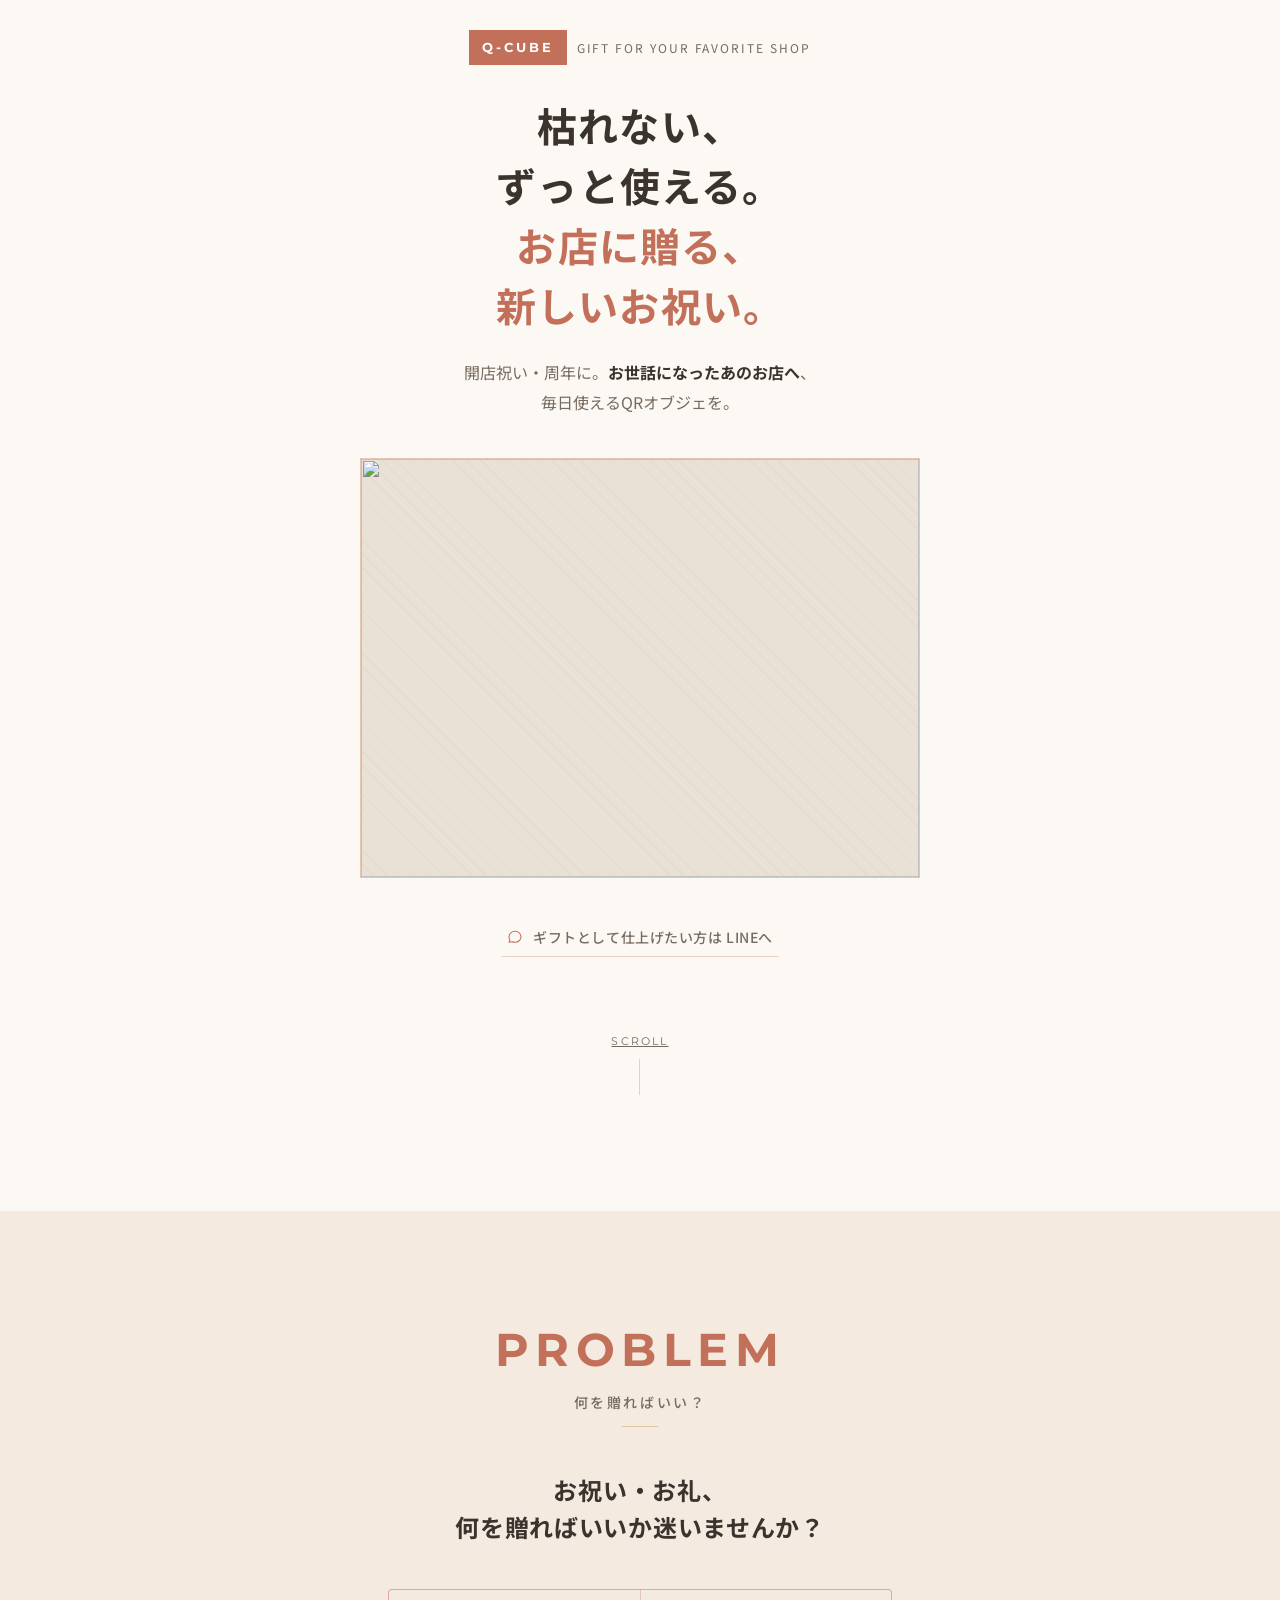
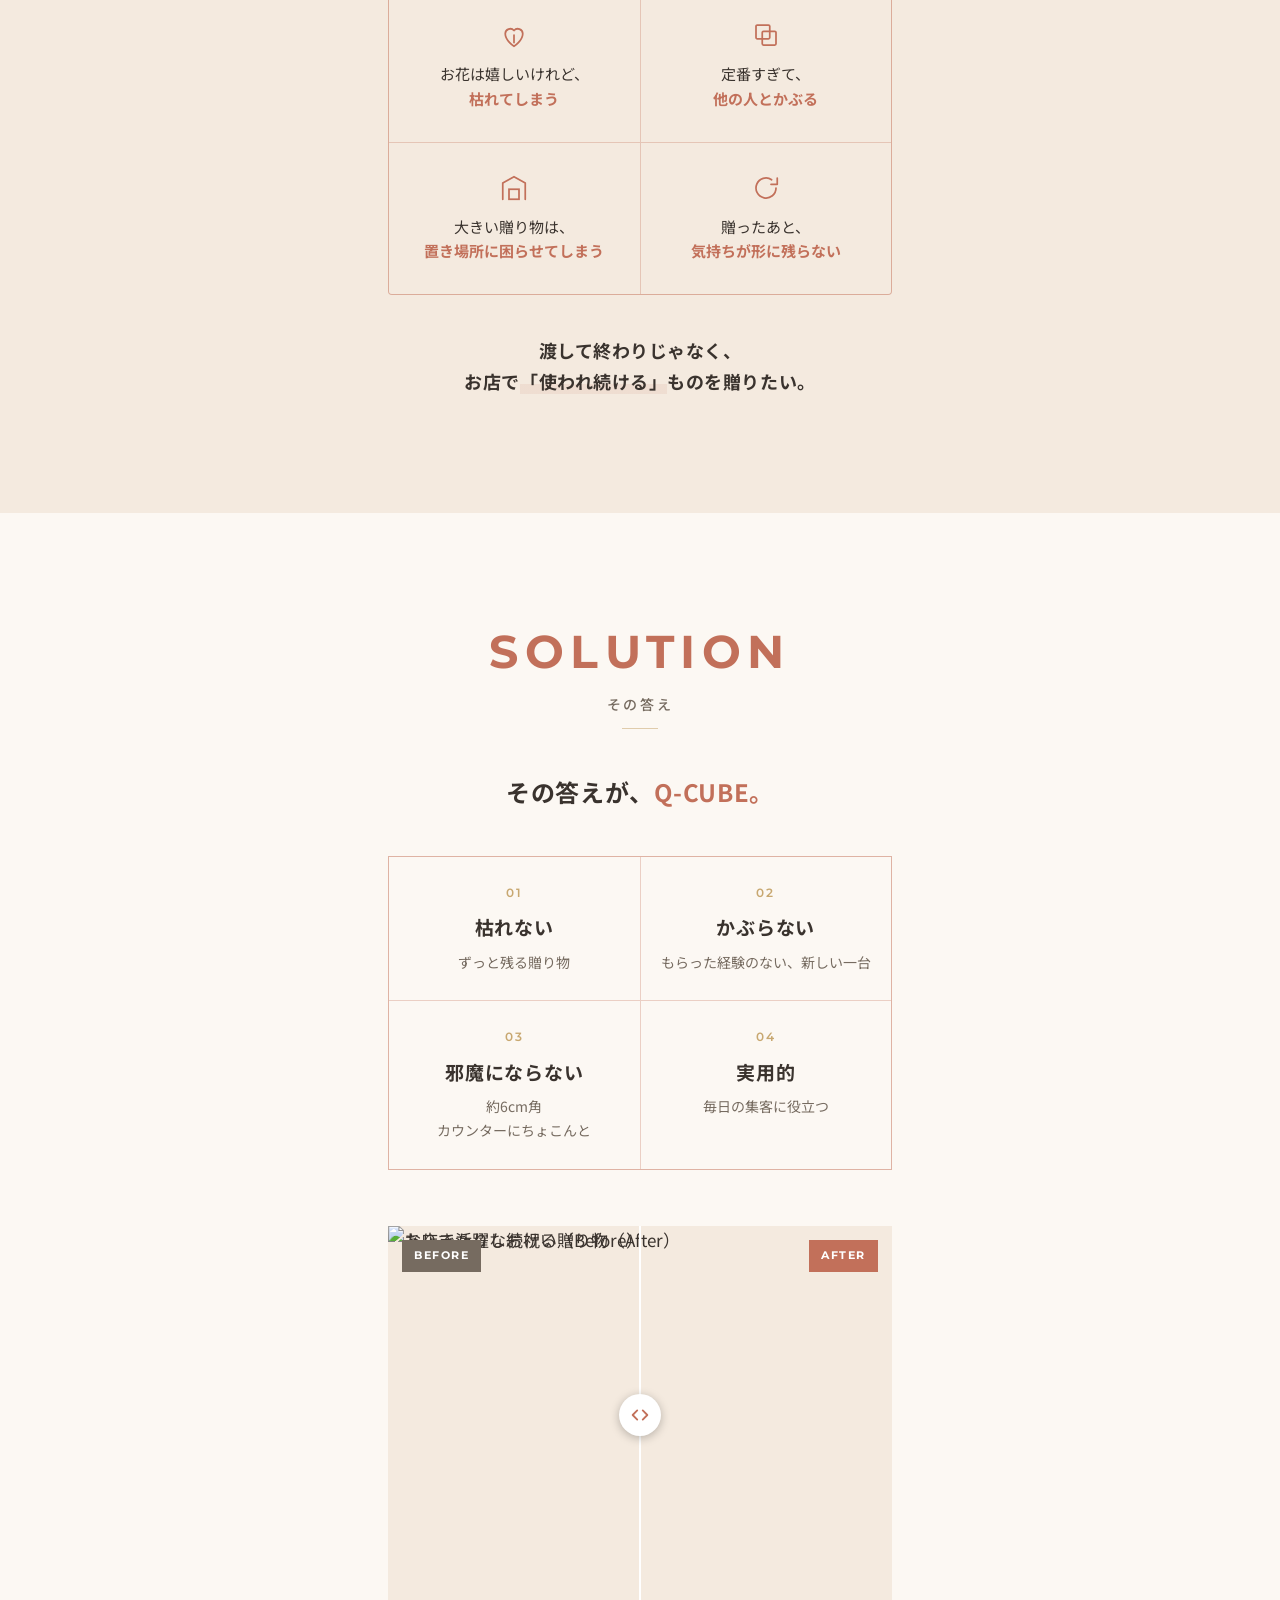
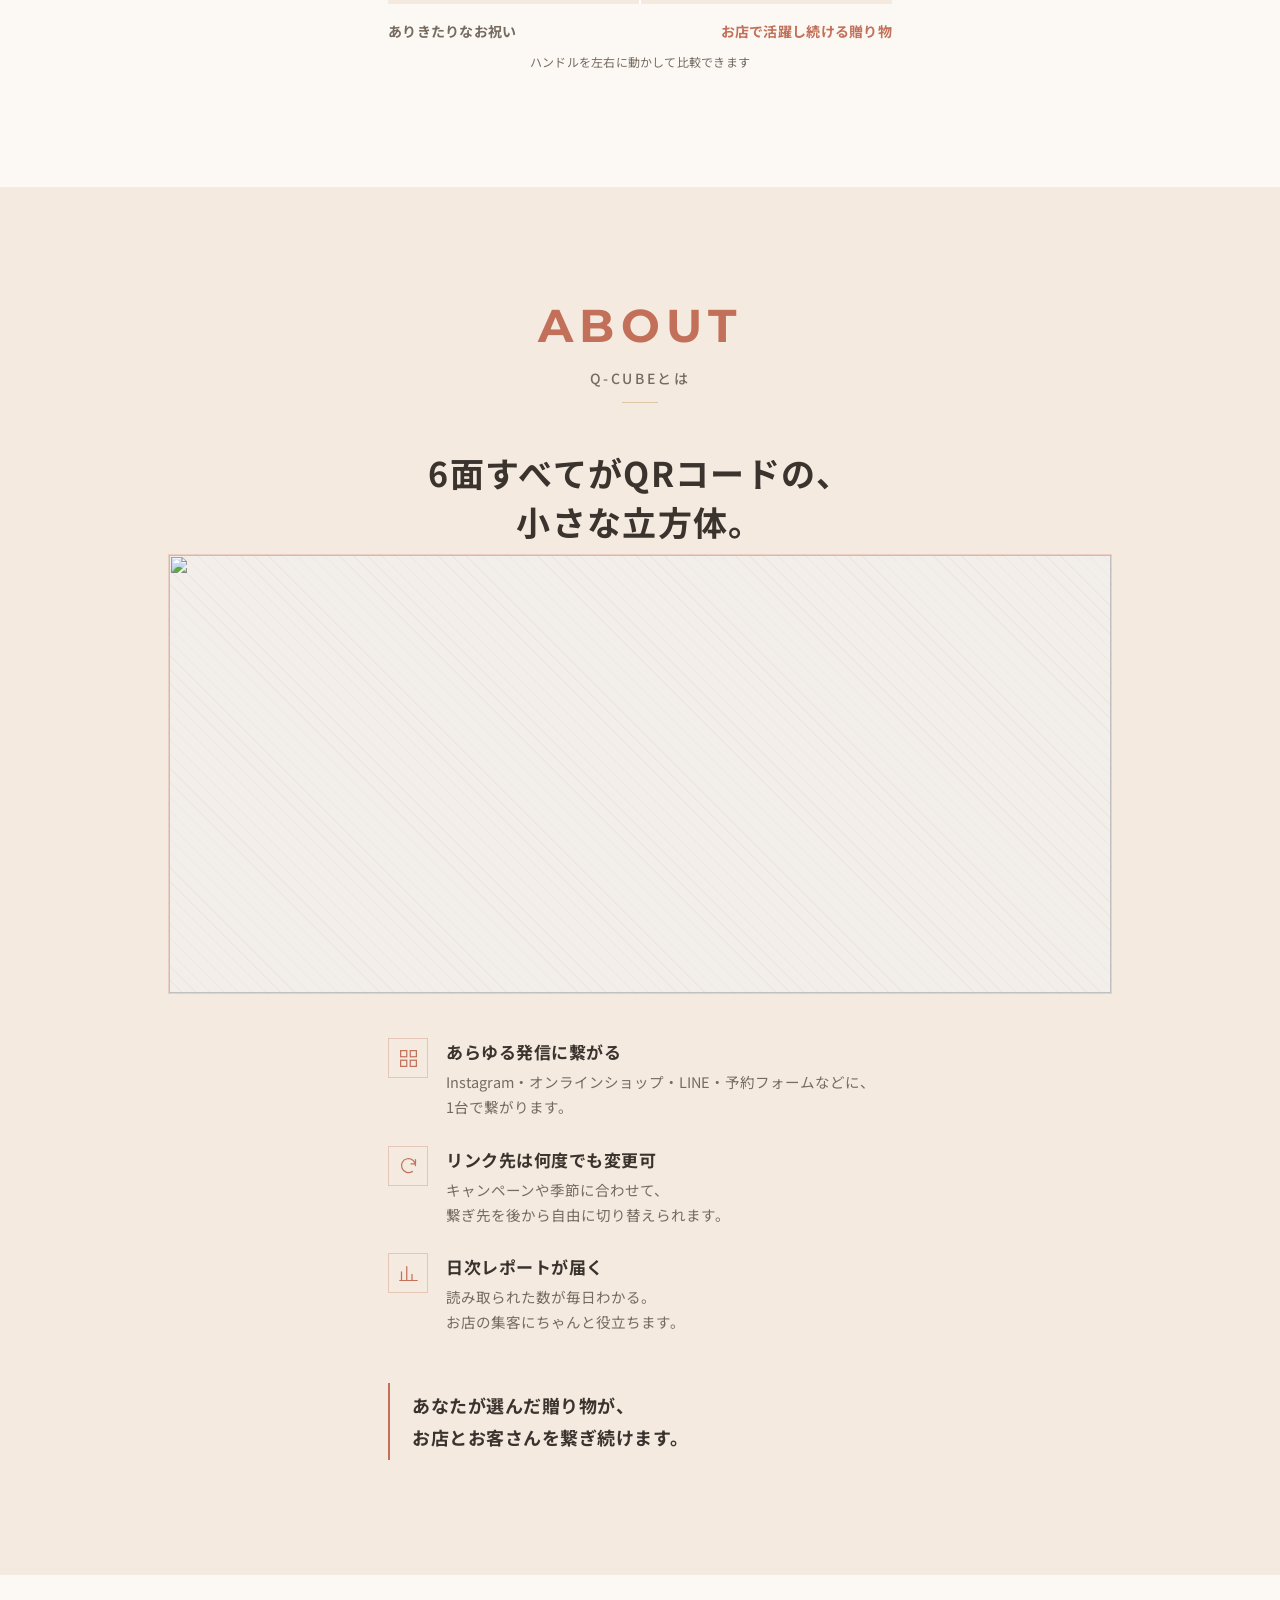
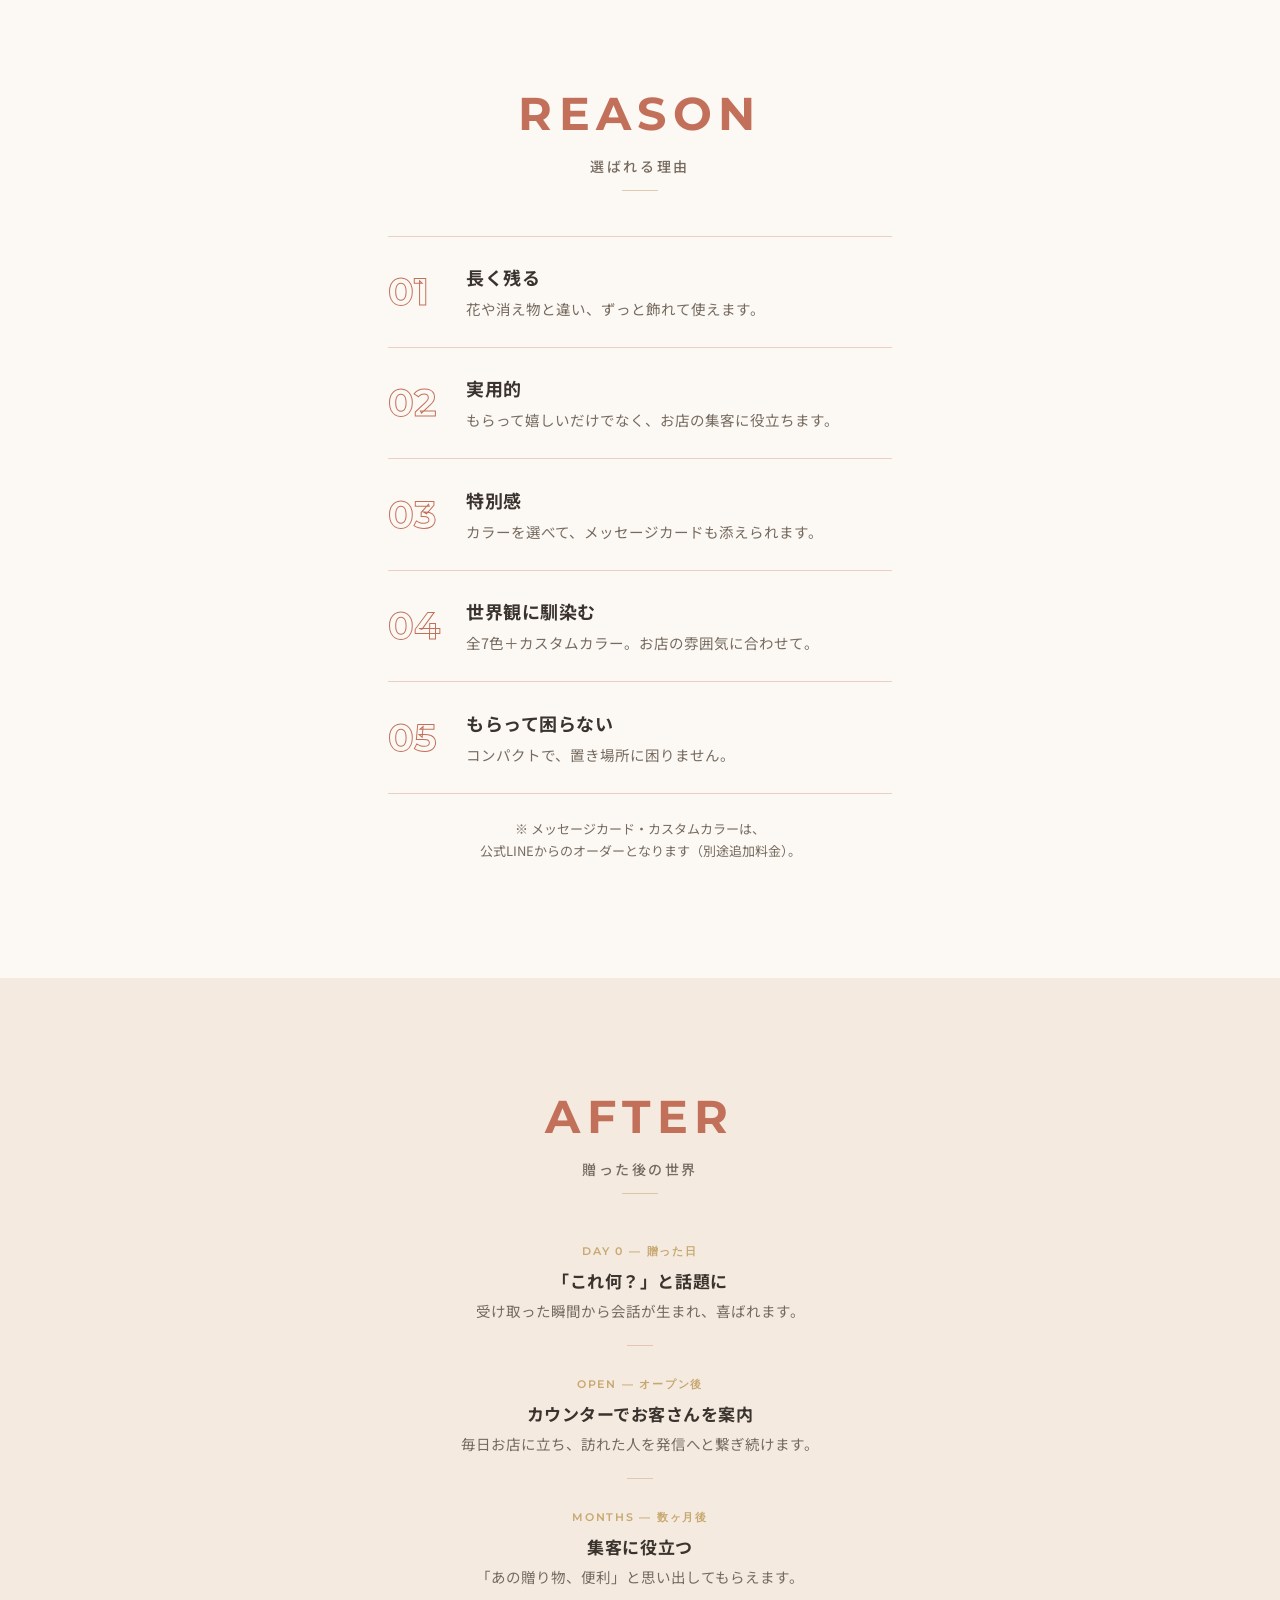
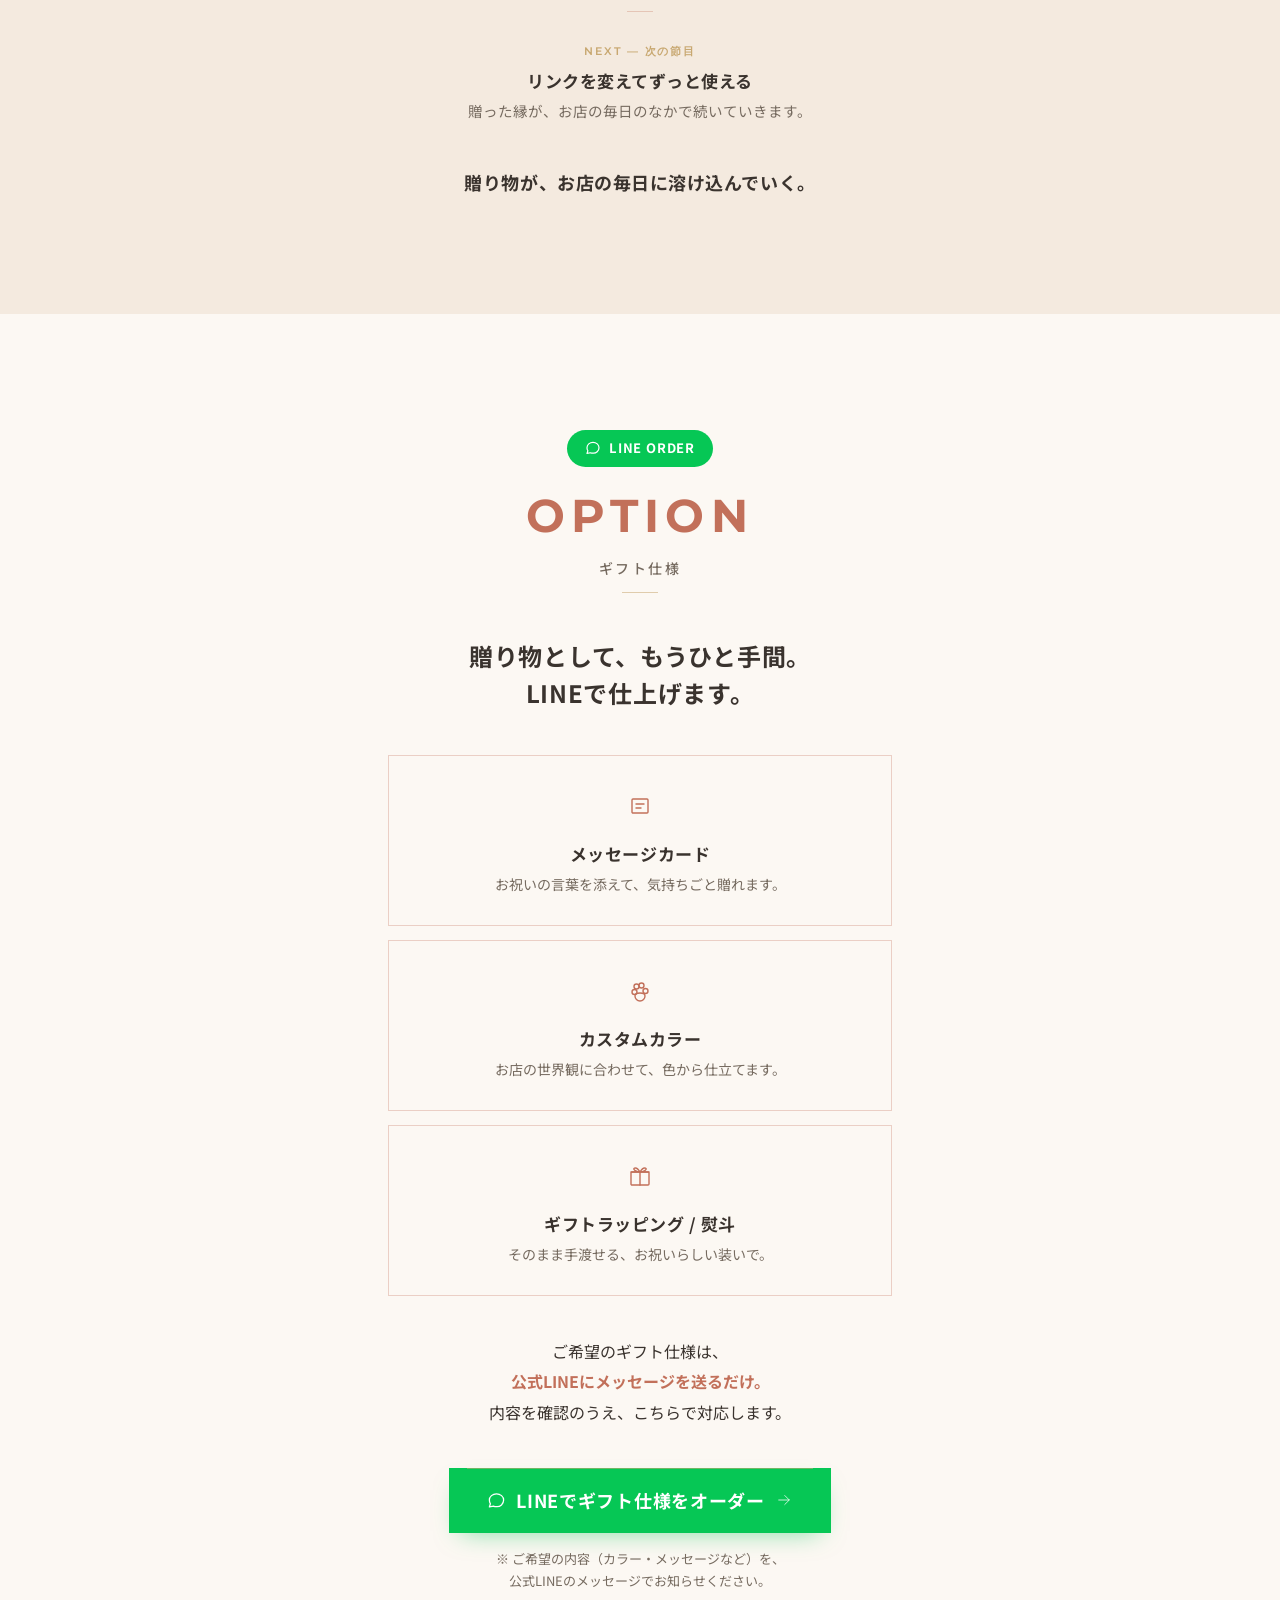
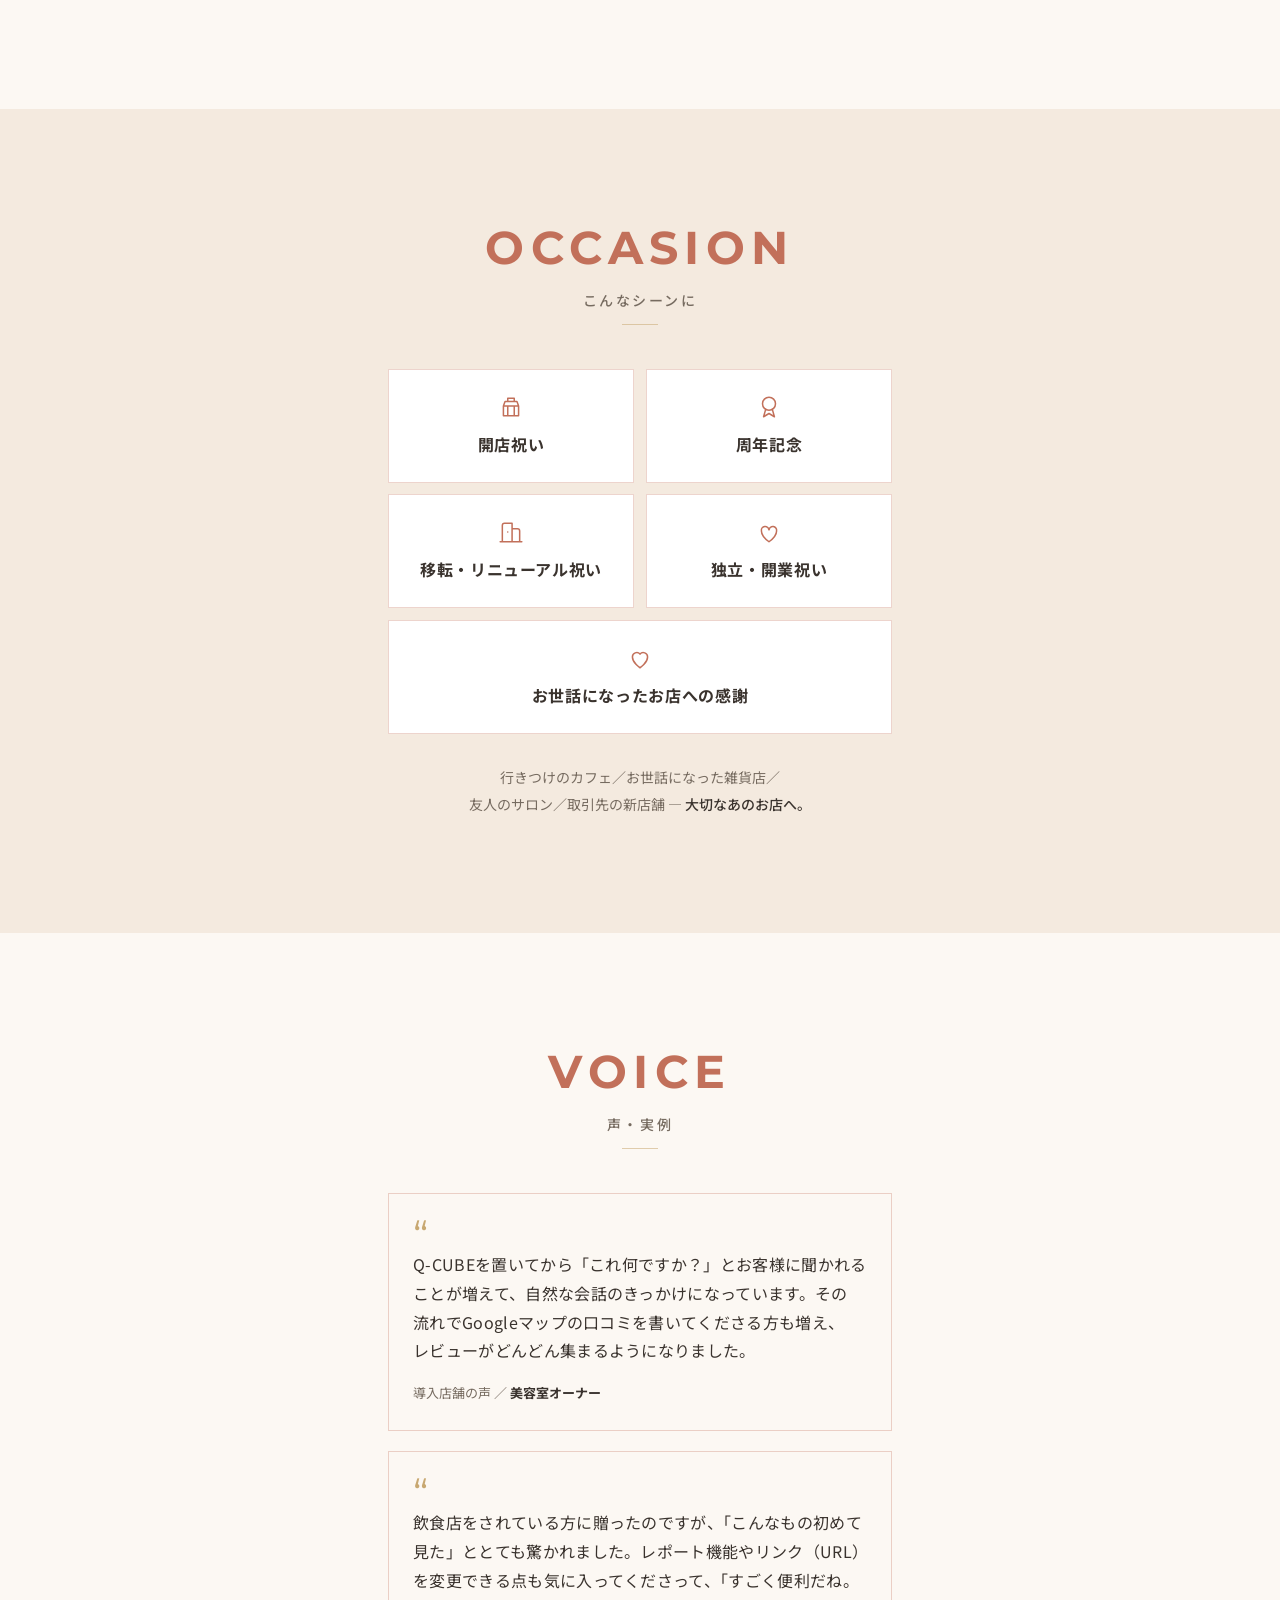
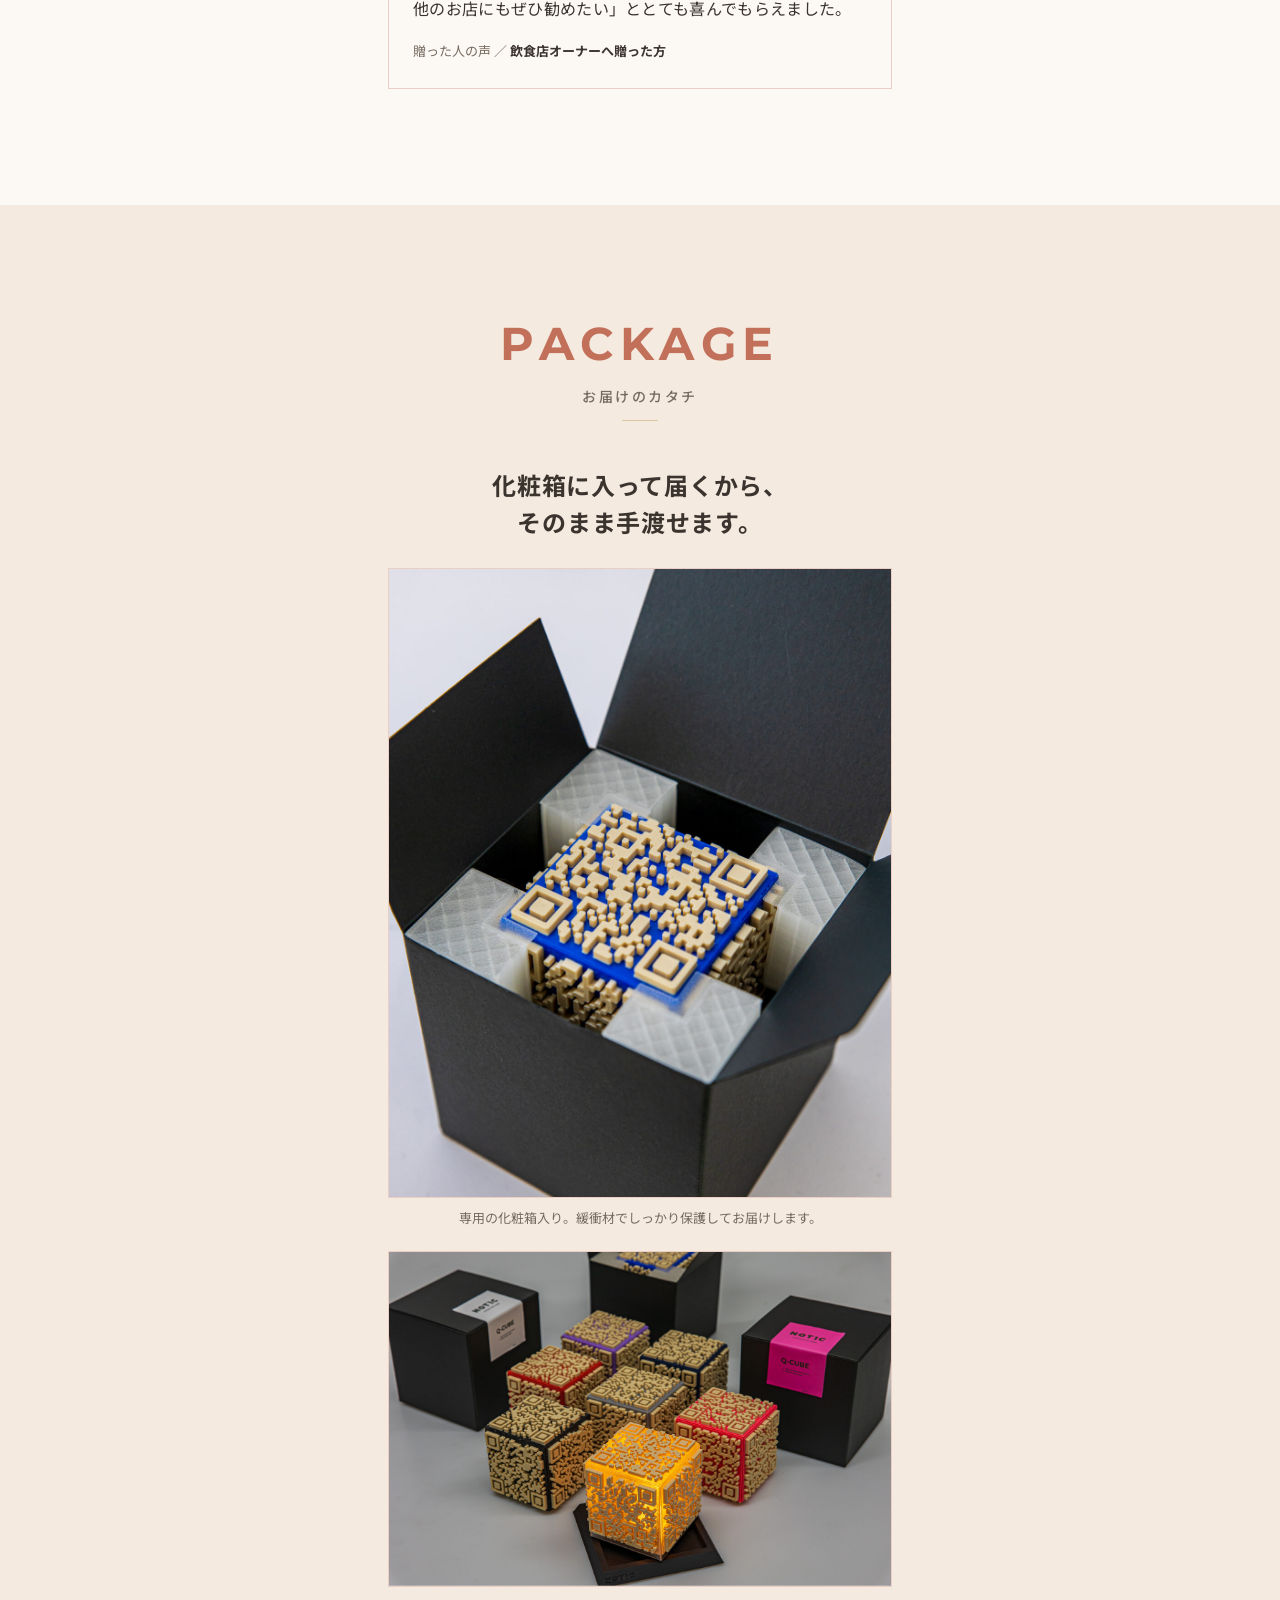
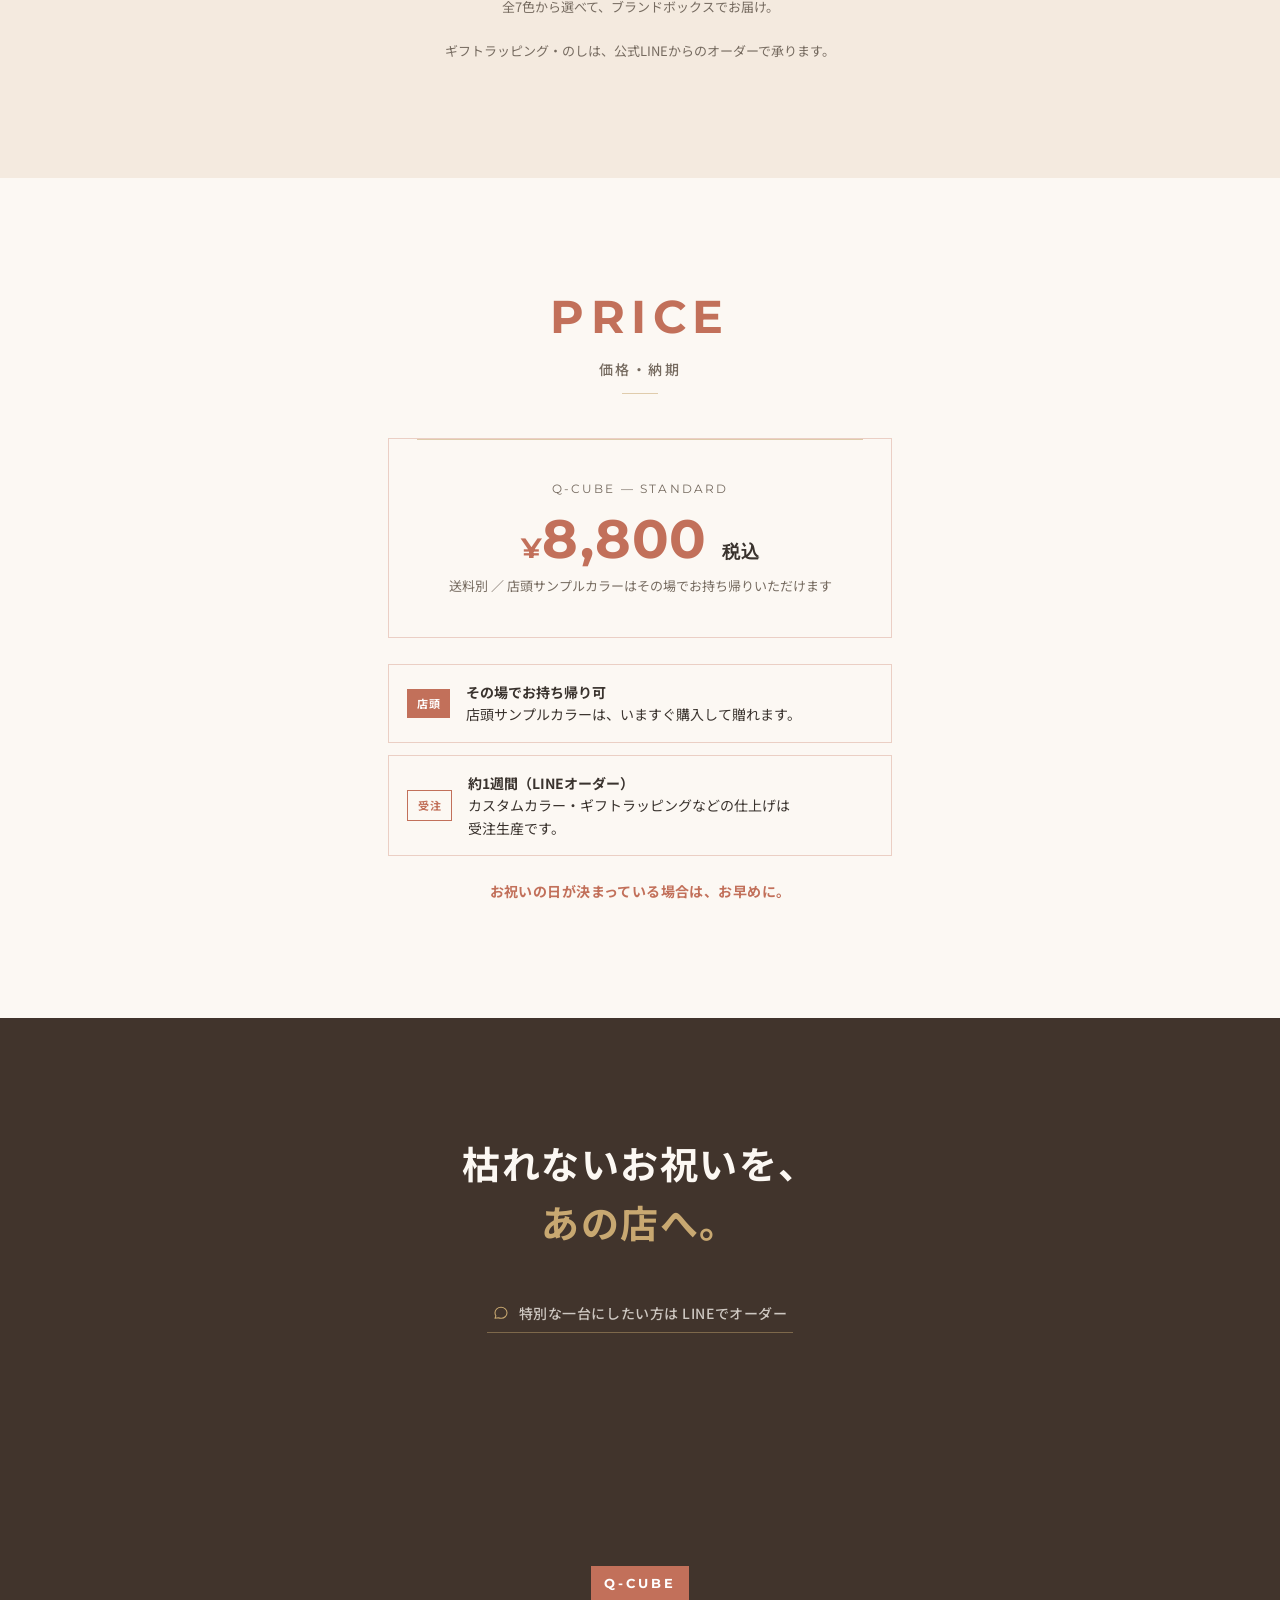
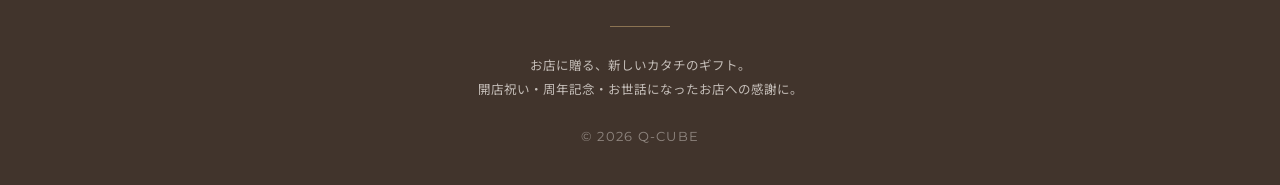
==== commit 576aa0a7: "Hero: 見出しの改行を調整" ====
--- a/Q-CUBE ギフトLP.html
+++ b/Q-CUBE ギフトLP.html
@@ -19,7 +19,7 @@
       <span class="hero__tagline">GIFT FOR YOUR FAVORITE SHOP</span>
     </div>
     <div class="hero__copy">
-      <h1 class="hero__main reveal d1">枯れない、ずっと使える。<br><span class="br-accent">お店に贈る、<br>新しいお祝い。</span></h1>
+      <h1 class="hero__main reveal d1">枯れない、<br>ずっと使える。<br><span class="br-accent">お店に贈る、<br>新しいお祝い。</span></h1>
       <p class="hero__sub reveal d2">開店祝い・周年に。<strong>お世話になったあのお店へ</strong>、<br>毎日使えるQRオブジェを。</p>
     </div>
   </div>
--- a/styles.css
+++ b/styles.css
@@ -42,6 +42,9 @@
   -webkit-font-smoothing: antialiased;
   text-rendering: optimizeLegibility;
   overflow-x: hidden;
+  /* 日本語を文節単位で折り返し、語の途中での改行を防ぐ */
+  word-break: auto-phrase;
+  line-break: strict;
 }
 
 img { display: block; max-width: 100%; }
@@ -623,6 +626,25 @@
   .solution-grid { grid-template-columns: 1fr; }
 }
 
+/* スマホでは本文系の手動改行を無効化し、自然な折り返しにする
+   （見出し: hero__main / headline / closing__main の改行は意図通り残す） */
+@media (max-width: 600px) {
+  .hero__sub br,
+  .lead br,
+  .problem-close br,
+  .feat p br,
+  .quote-block br,
+  .reason-note br,
+  .option-flow br,
+  .option-note br,
+  .occasion-targets br,
+  .footer__copy br,
+  .footer p br { display: none; }
+
+  .lead, .problem-close, .quote-block, .headline,
+  .hero__main, .closing__main { text-wrap: balance; }
+}
+
 /* =========================================================
    Tweaks パネル用：data-accent でアクセント差し替え
    ========================================================= */
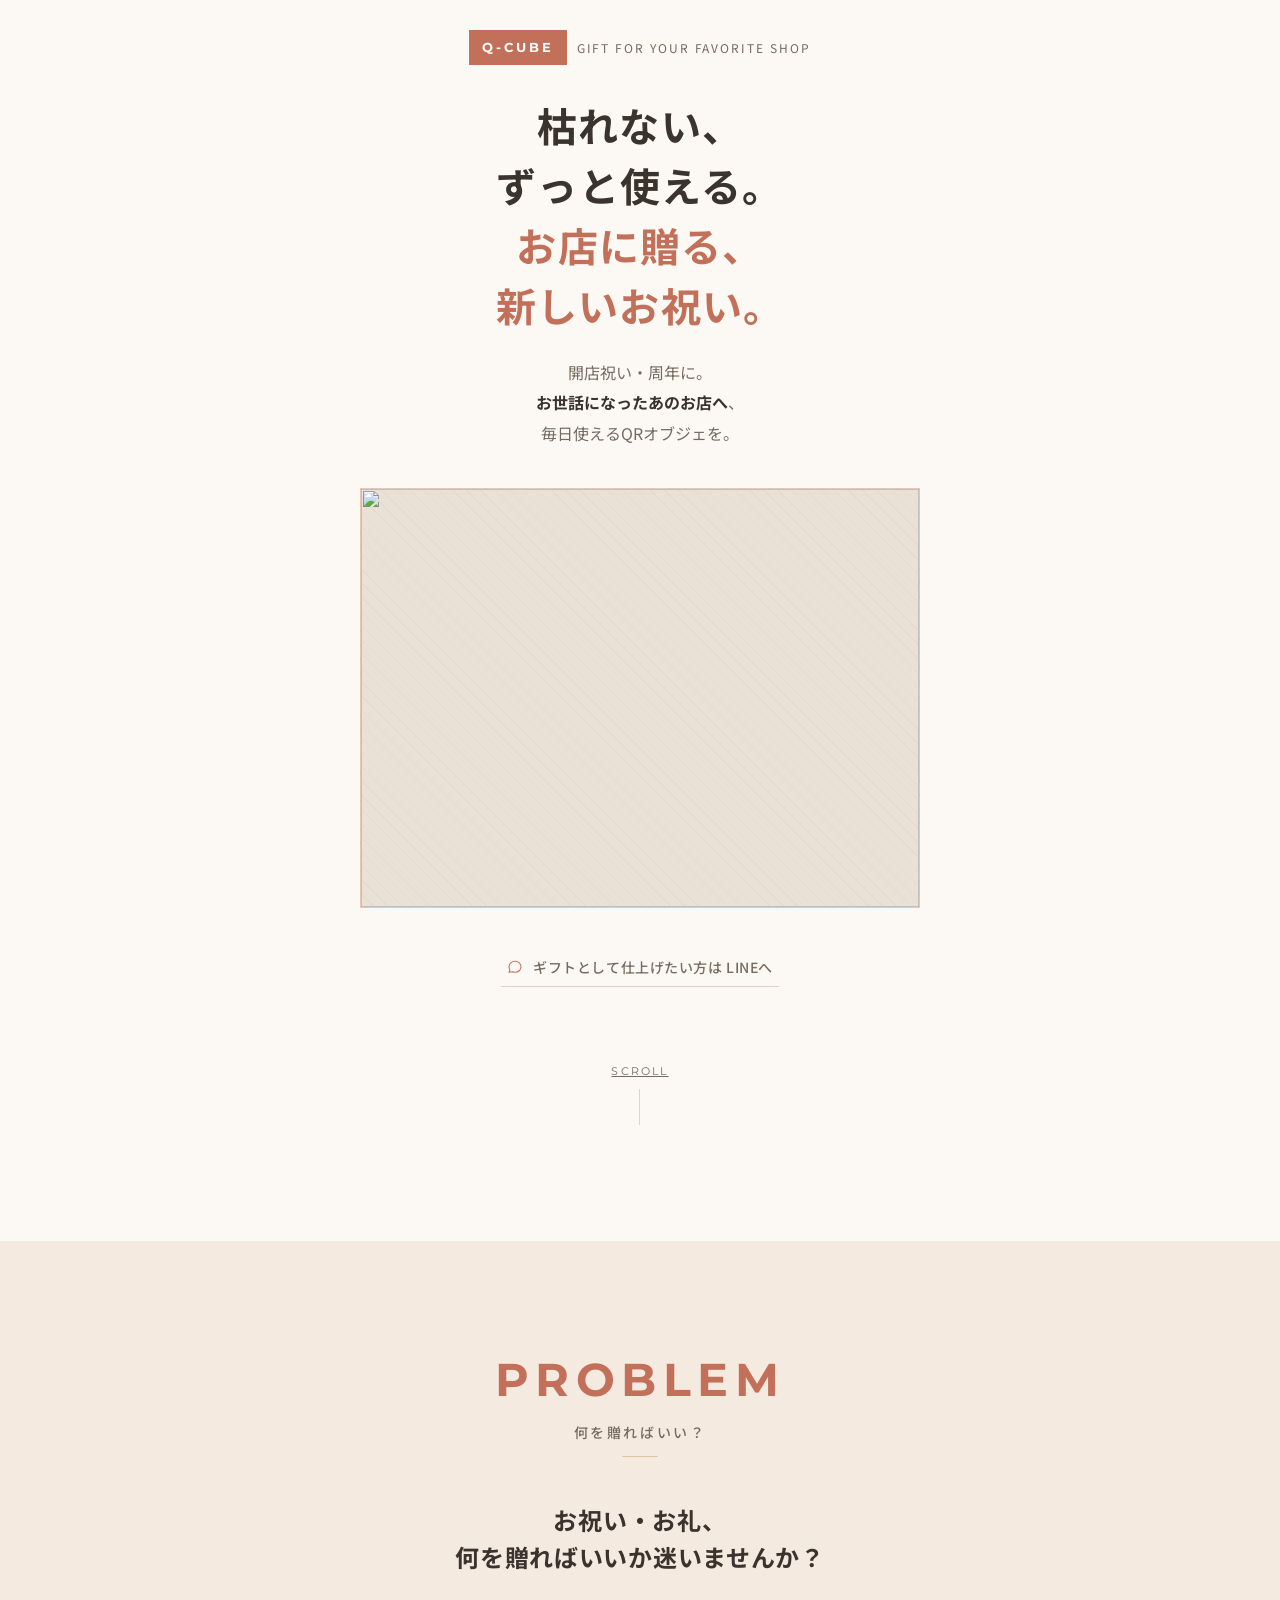
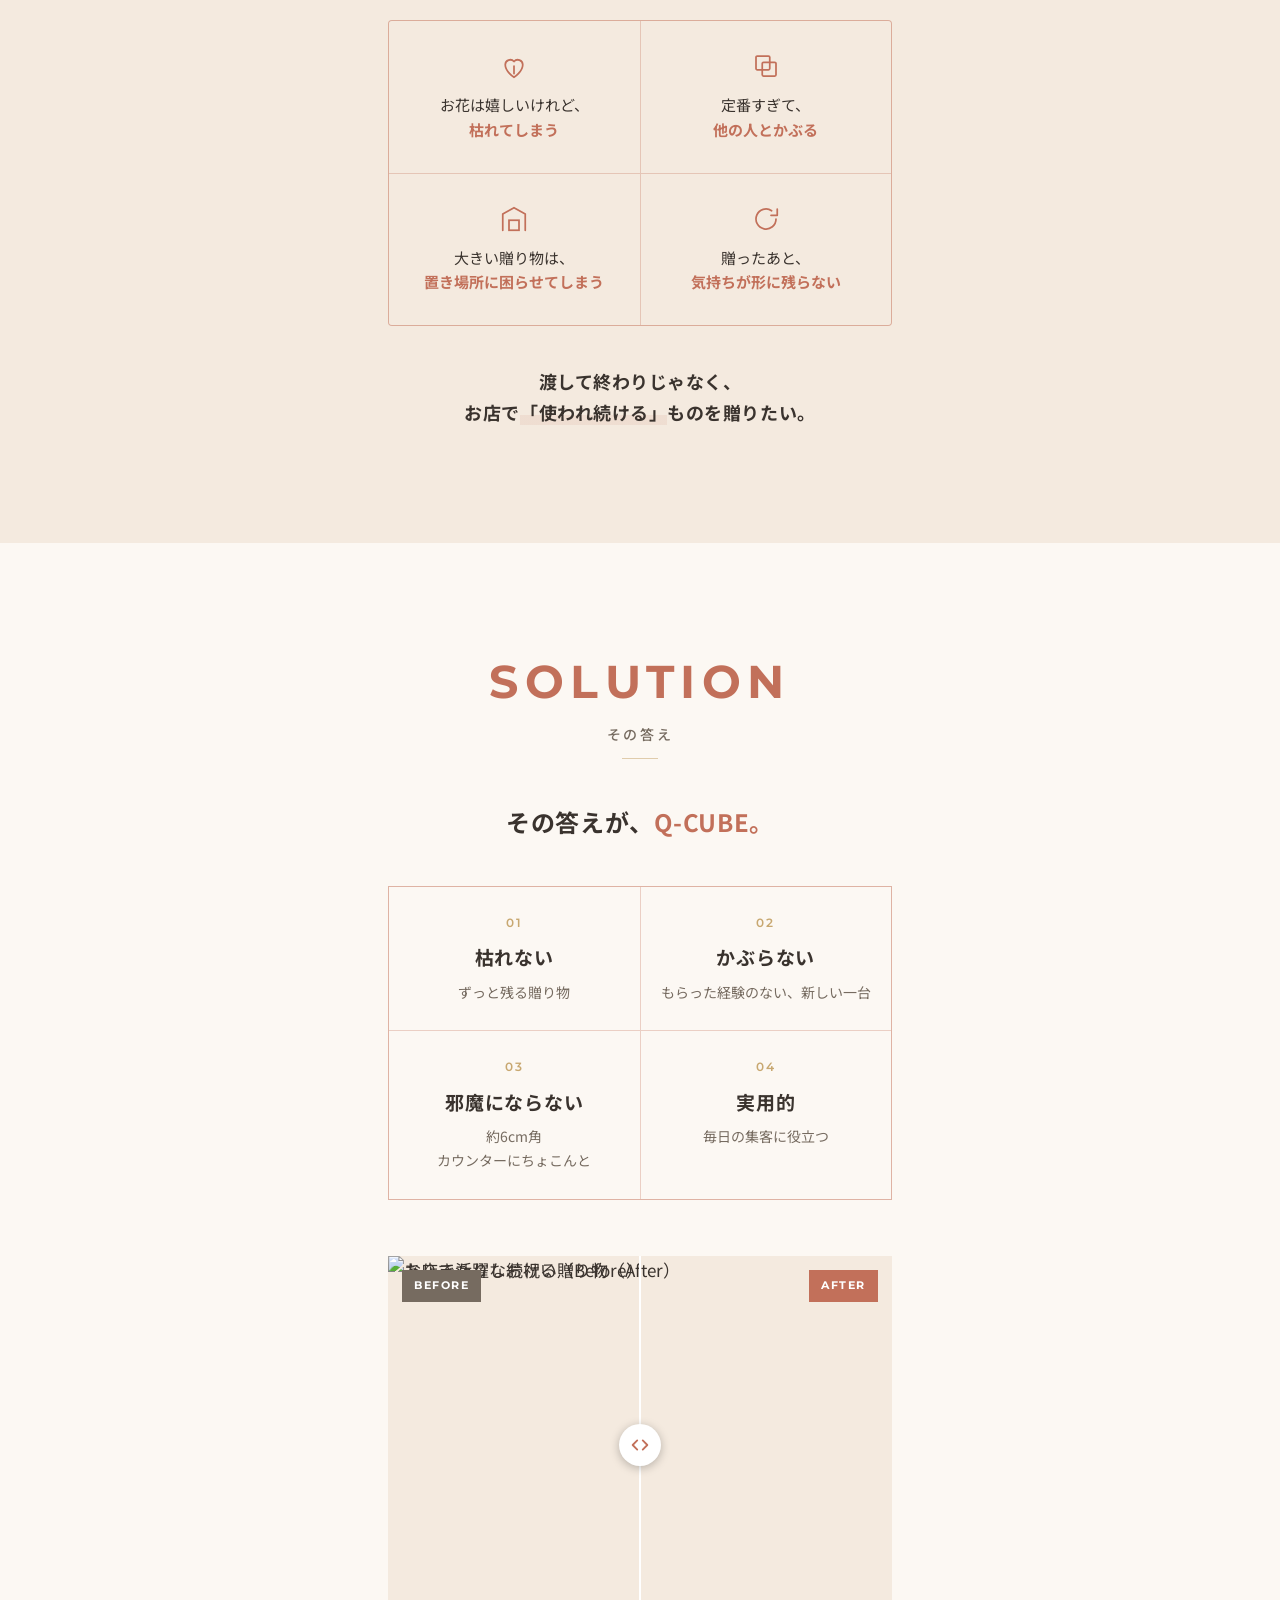
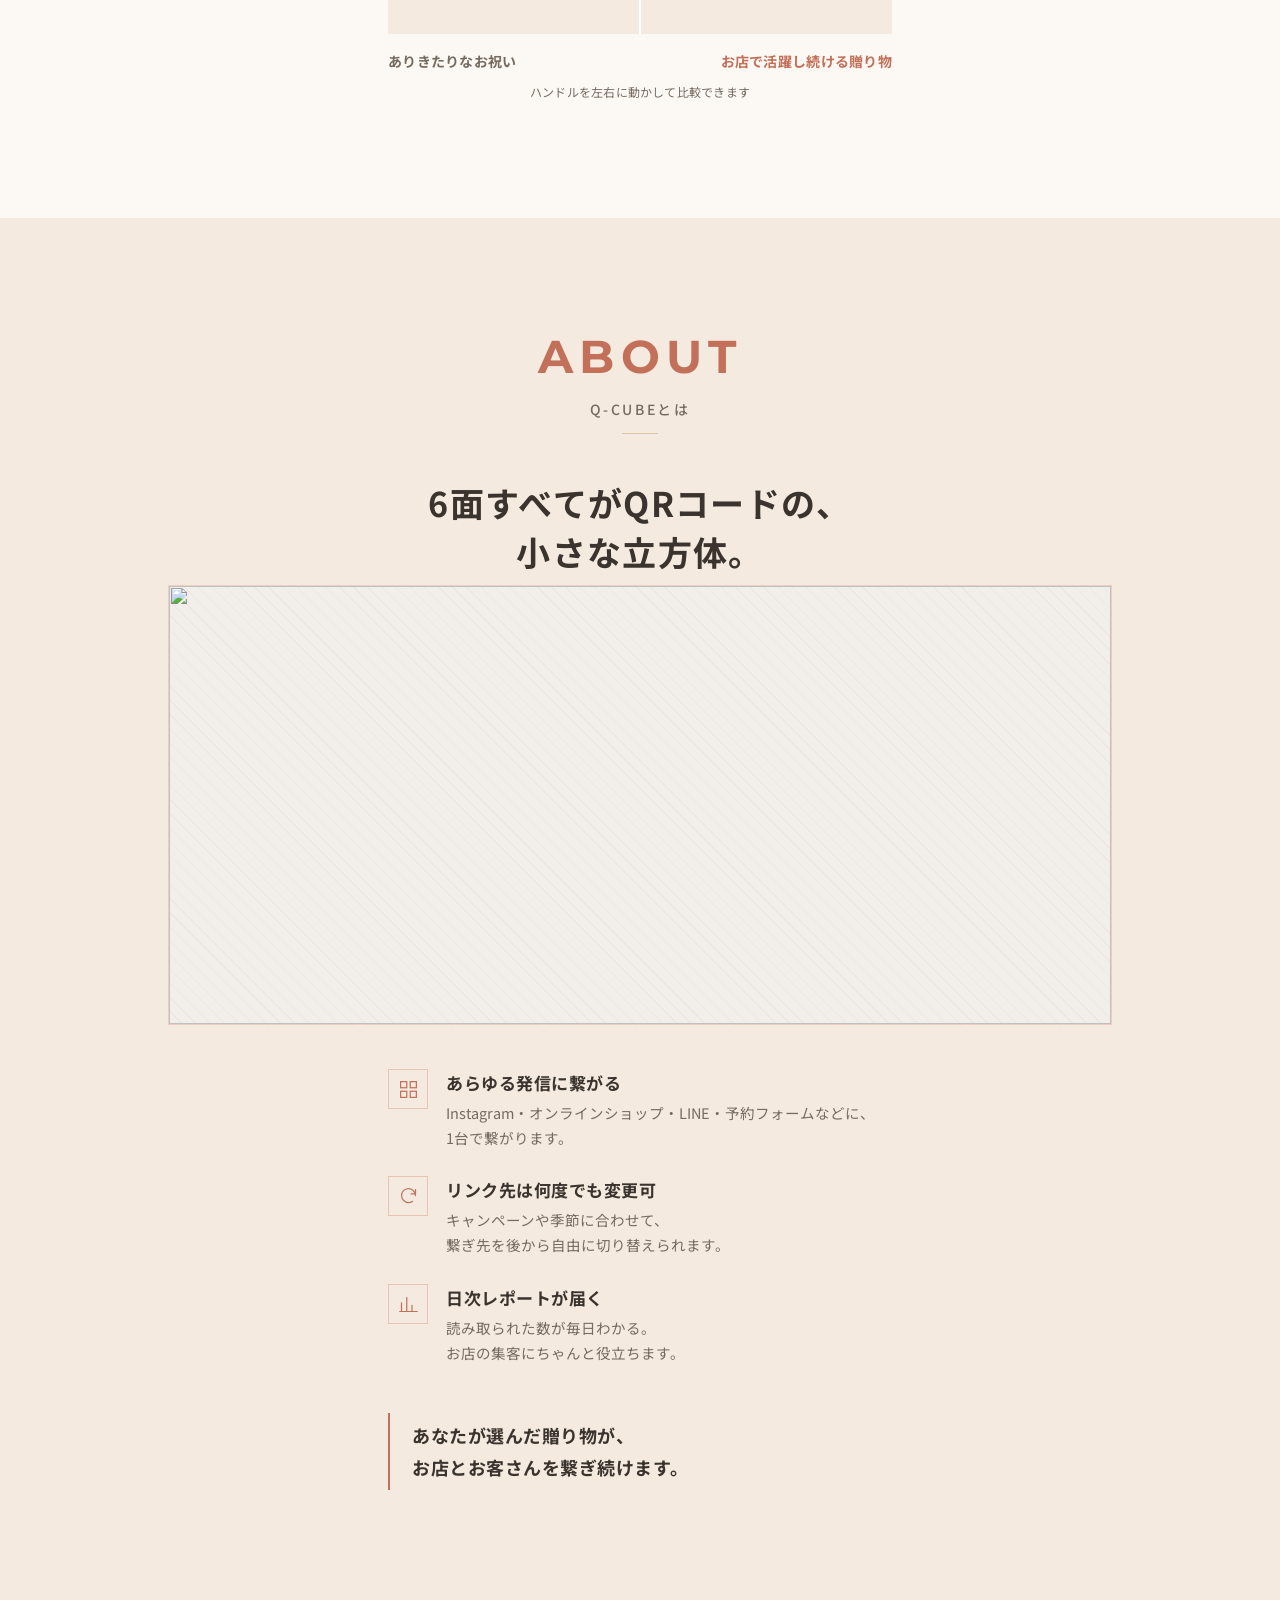
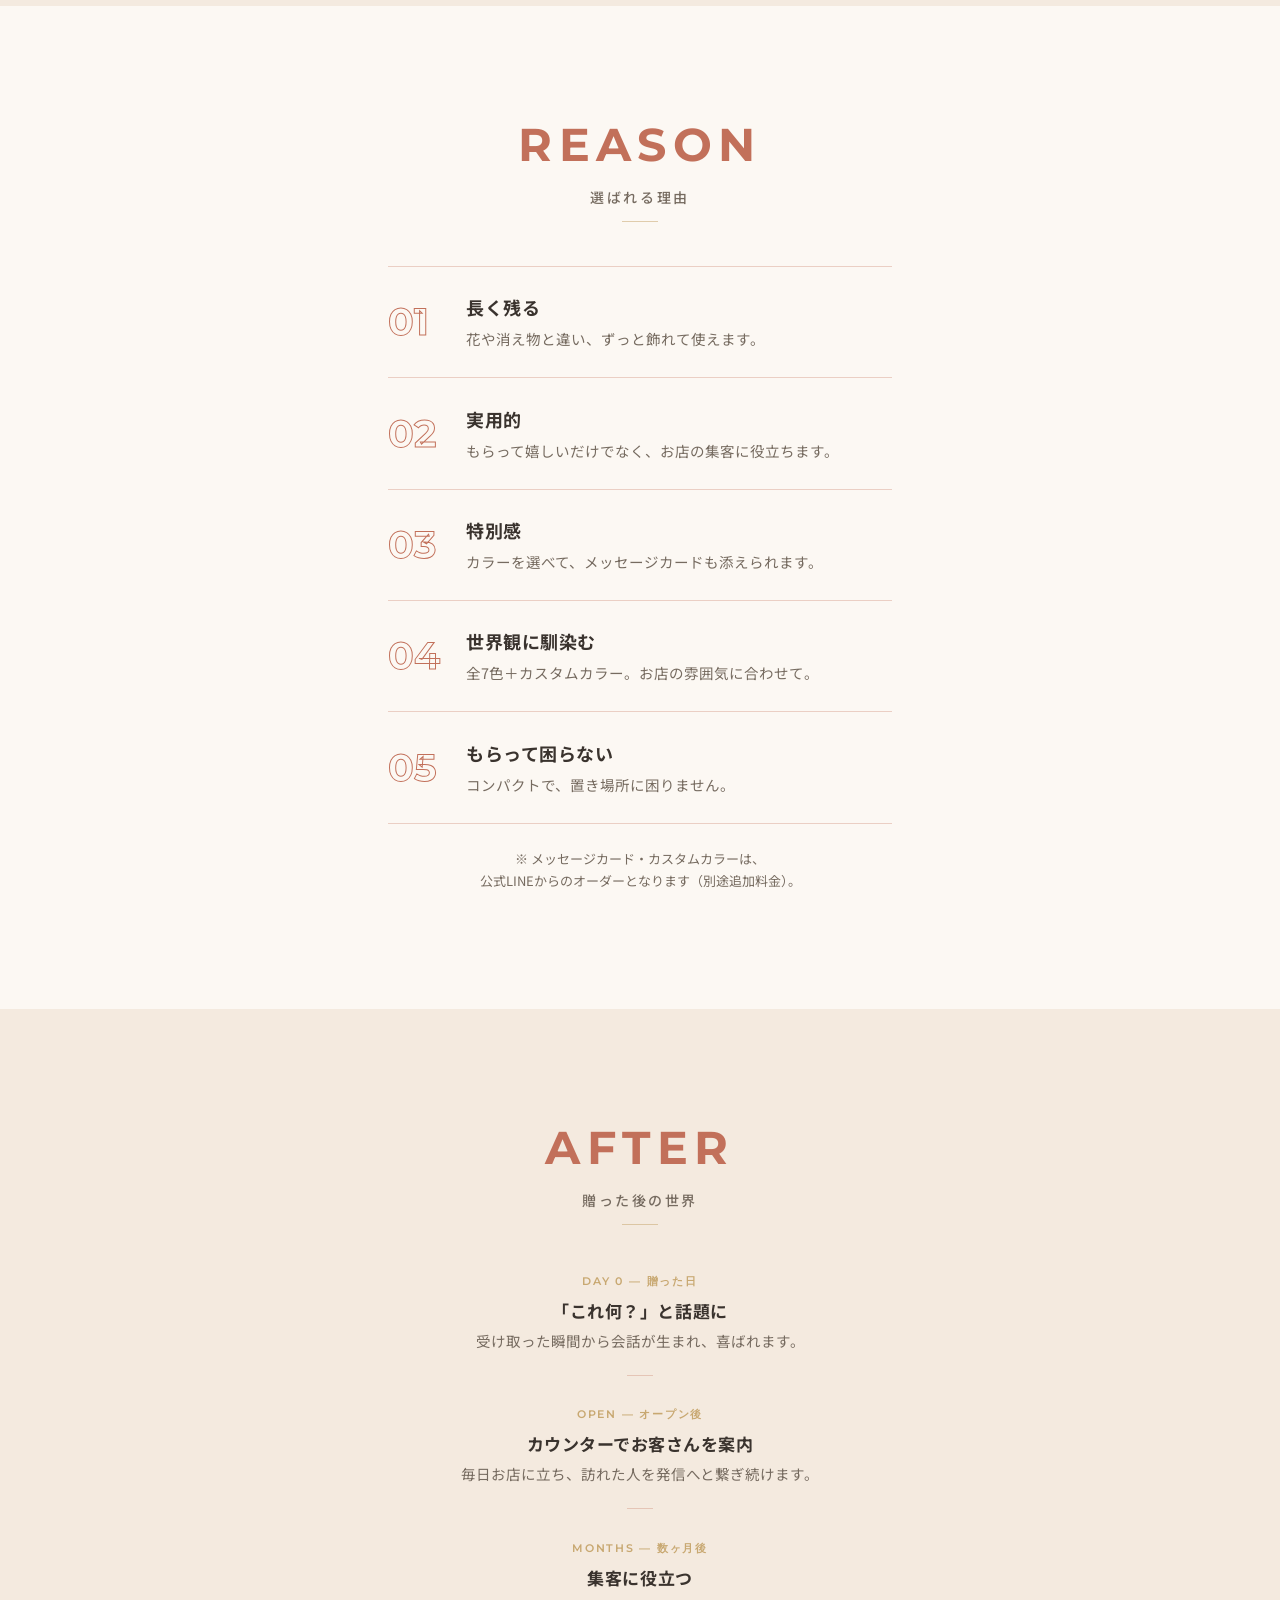
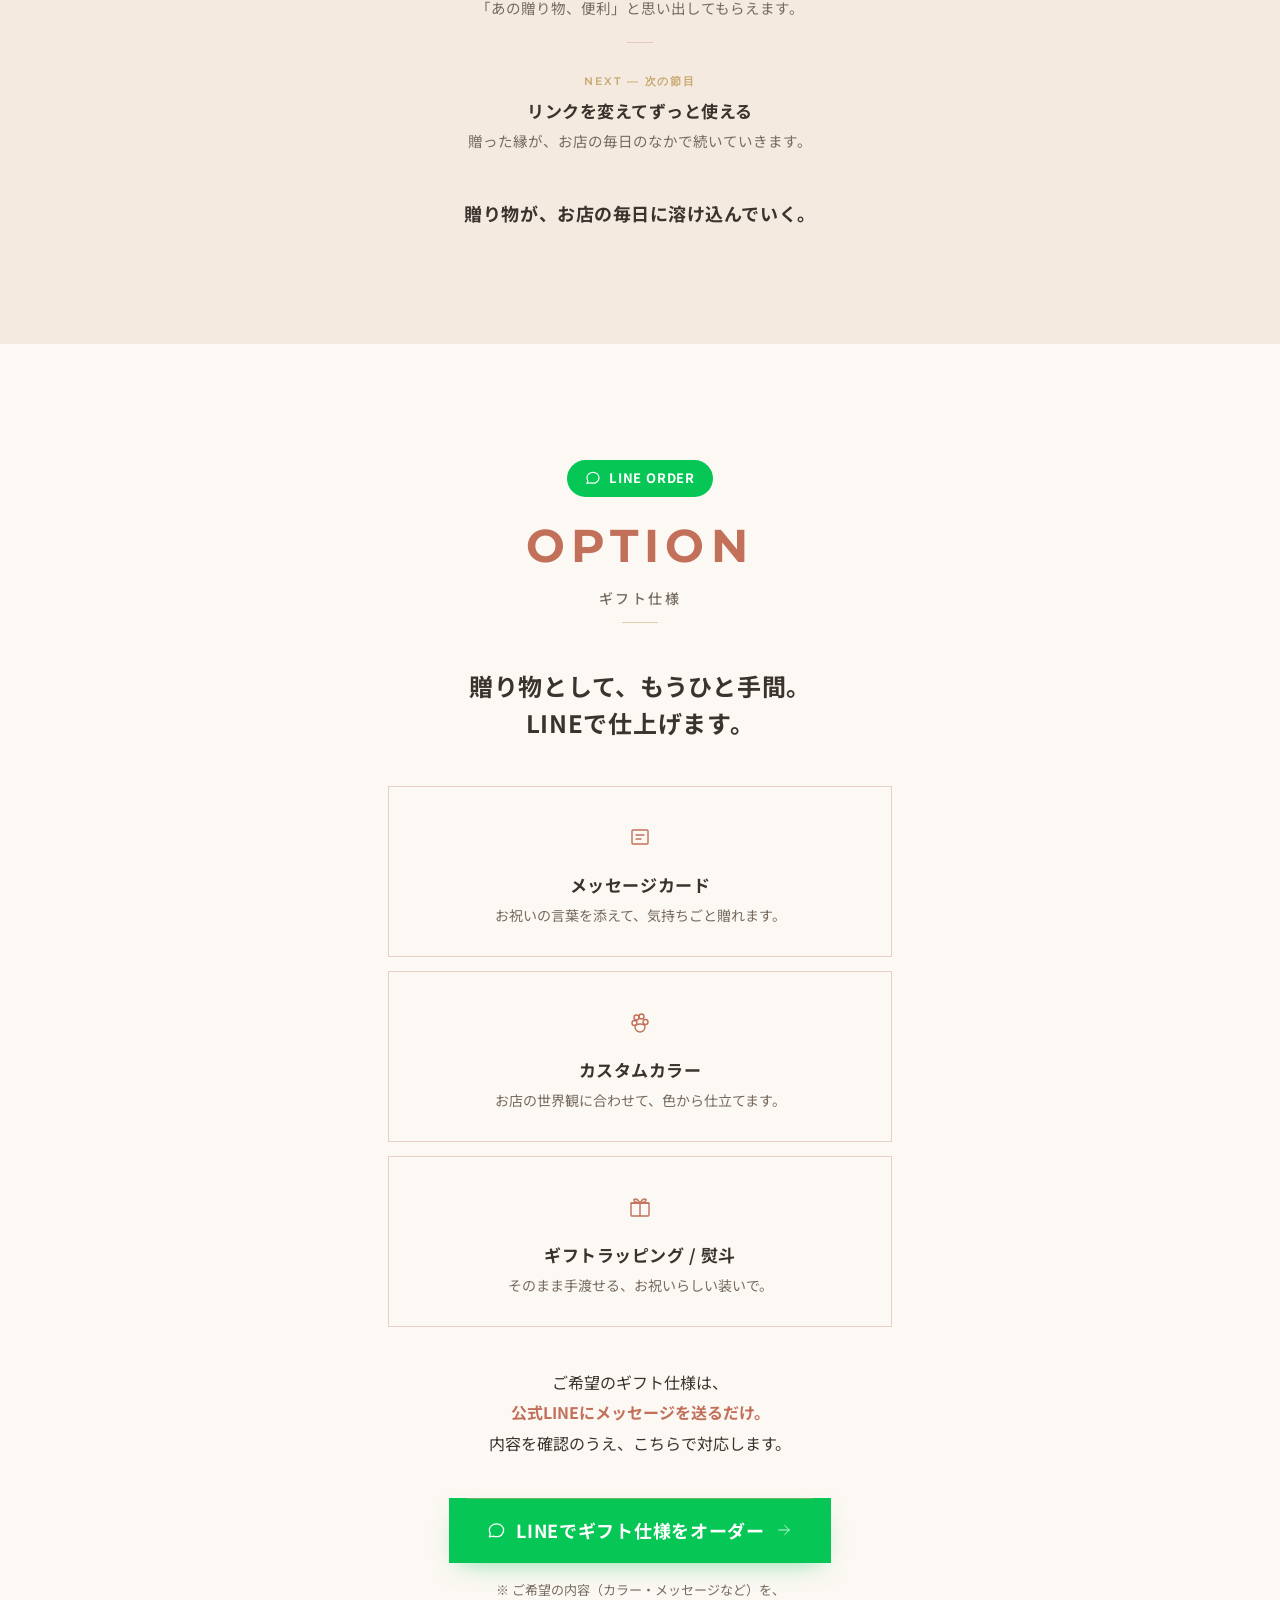
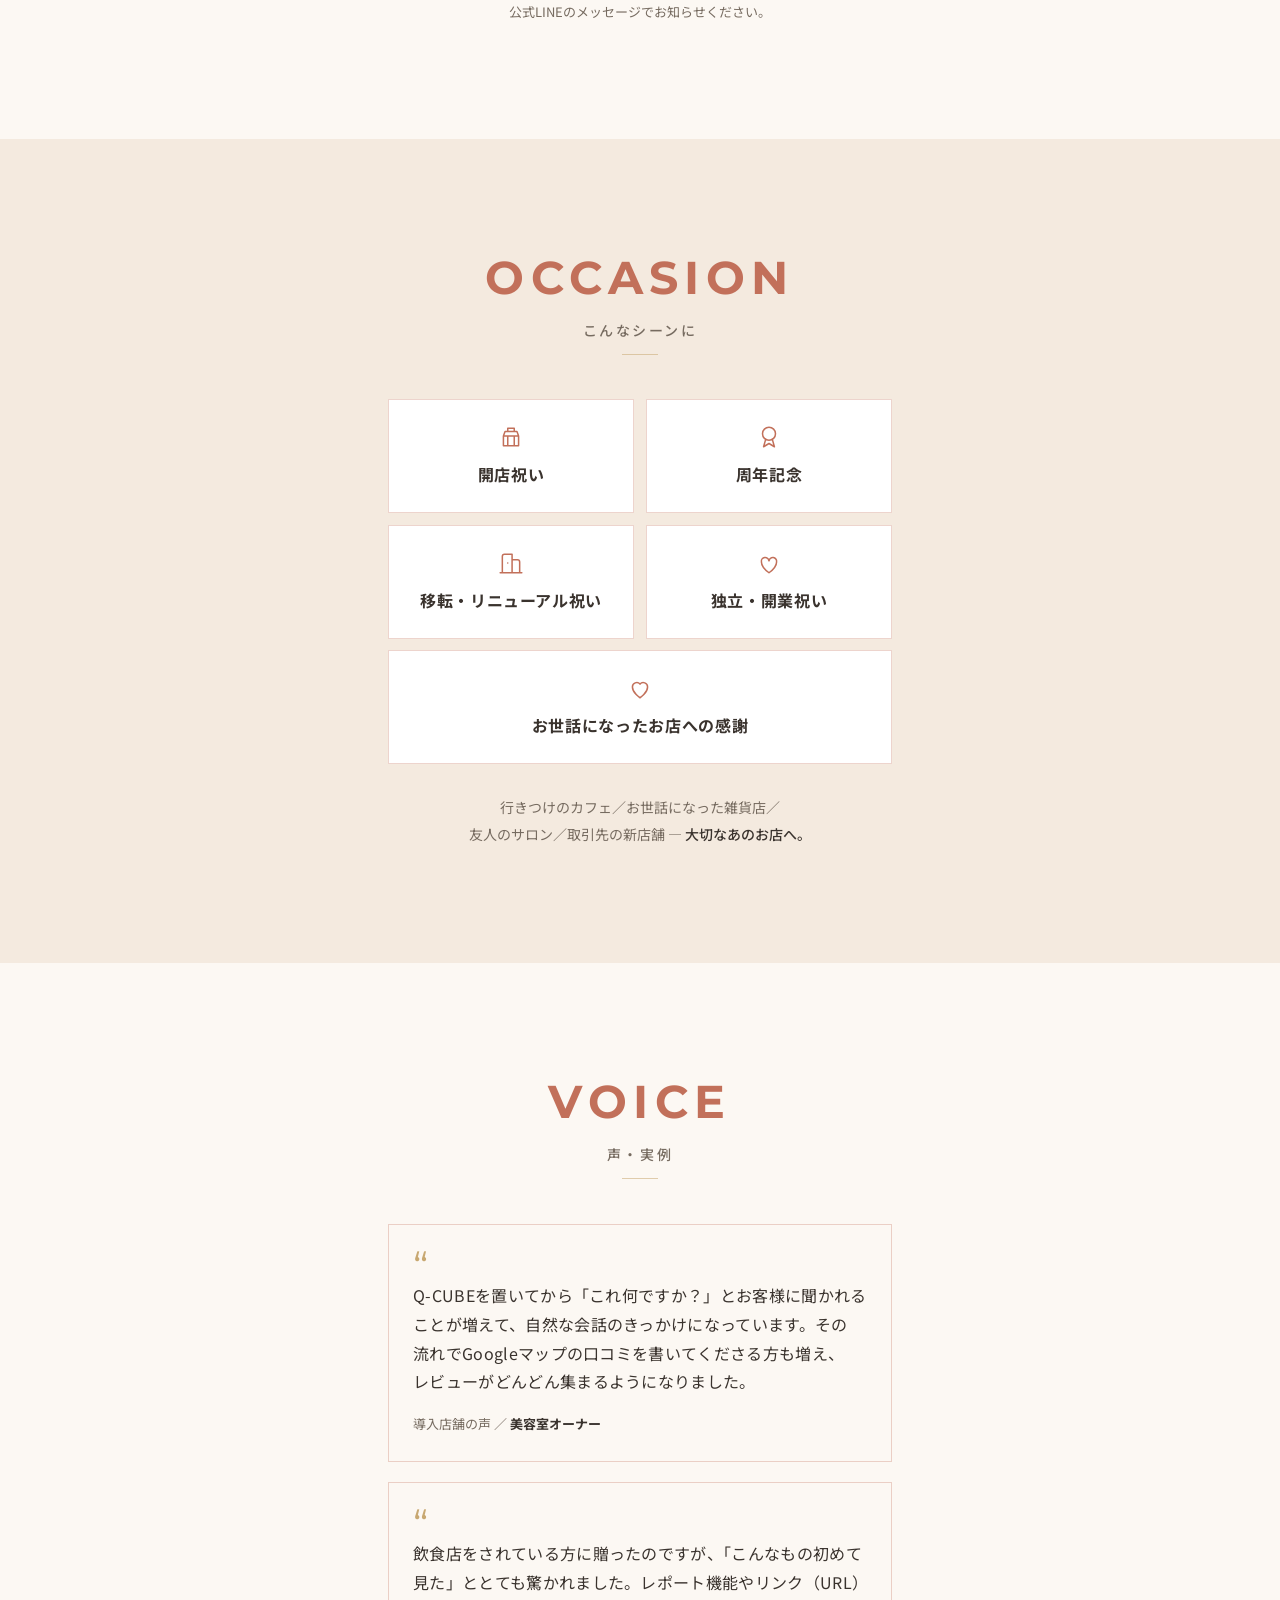
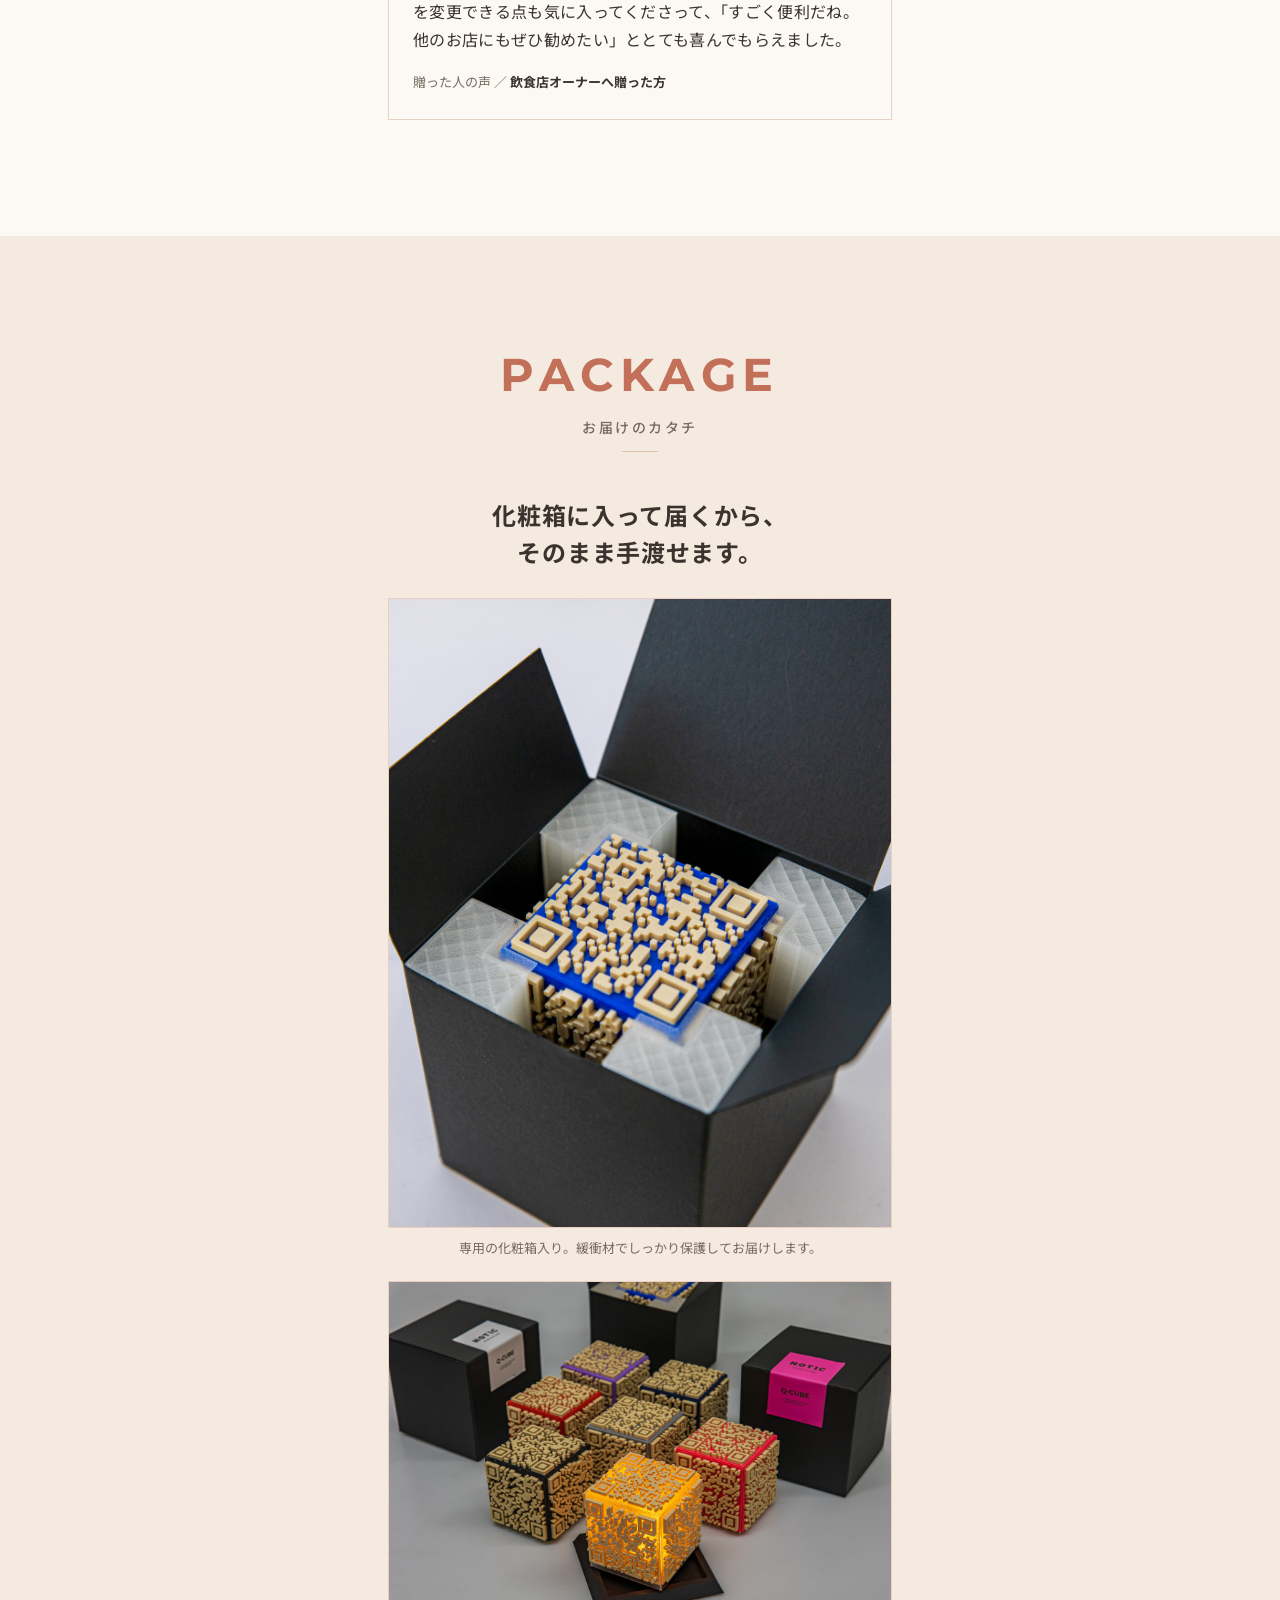
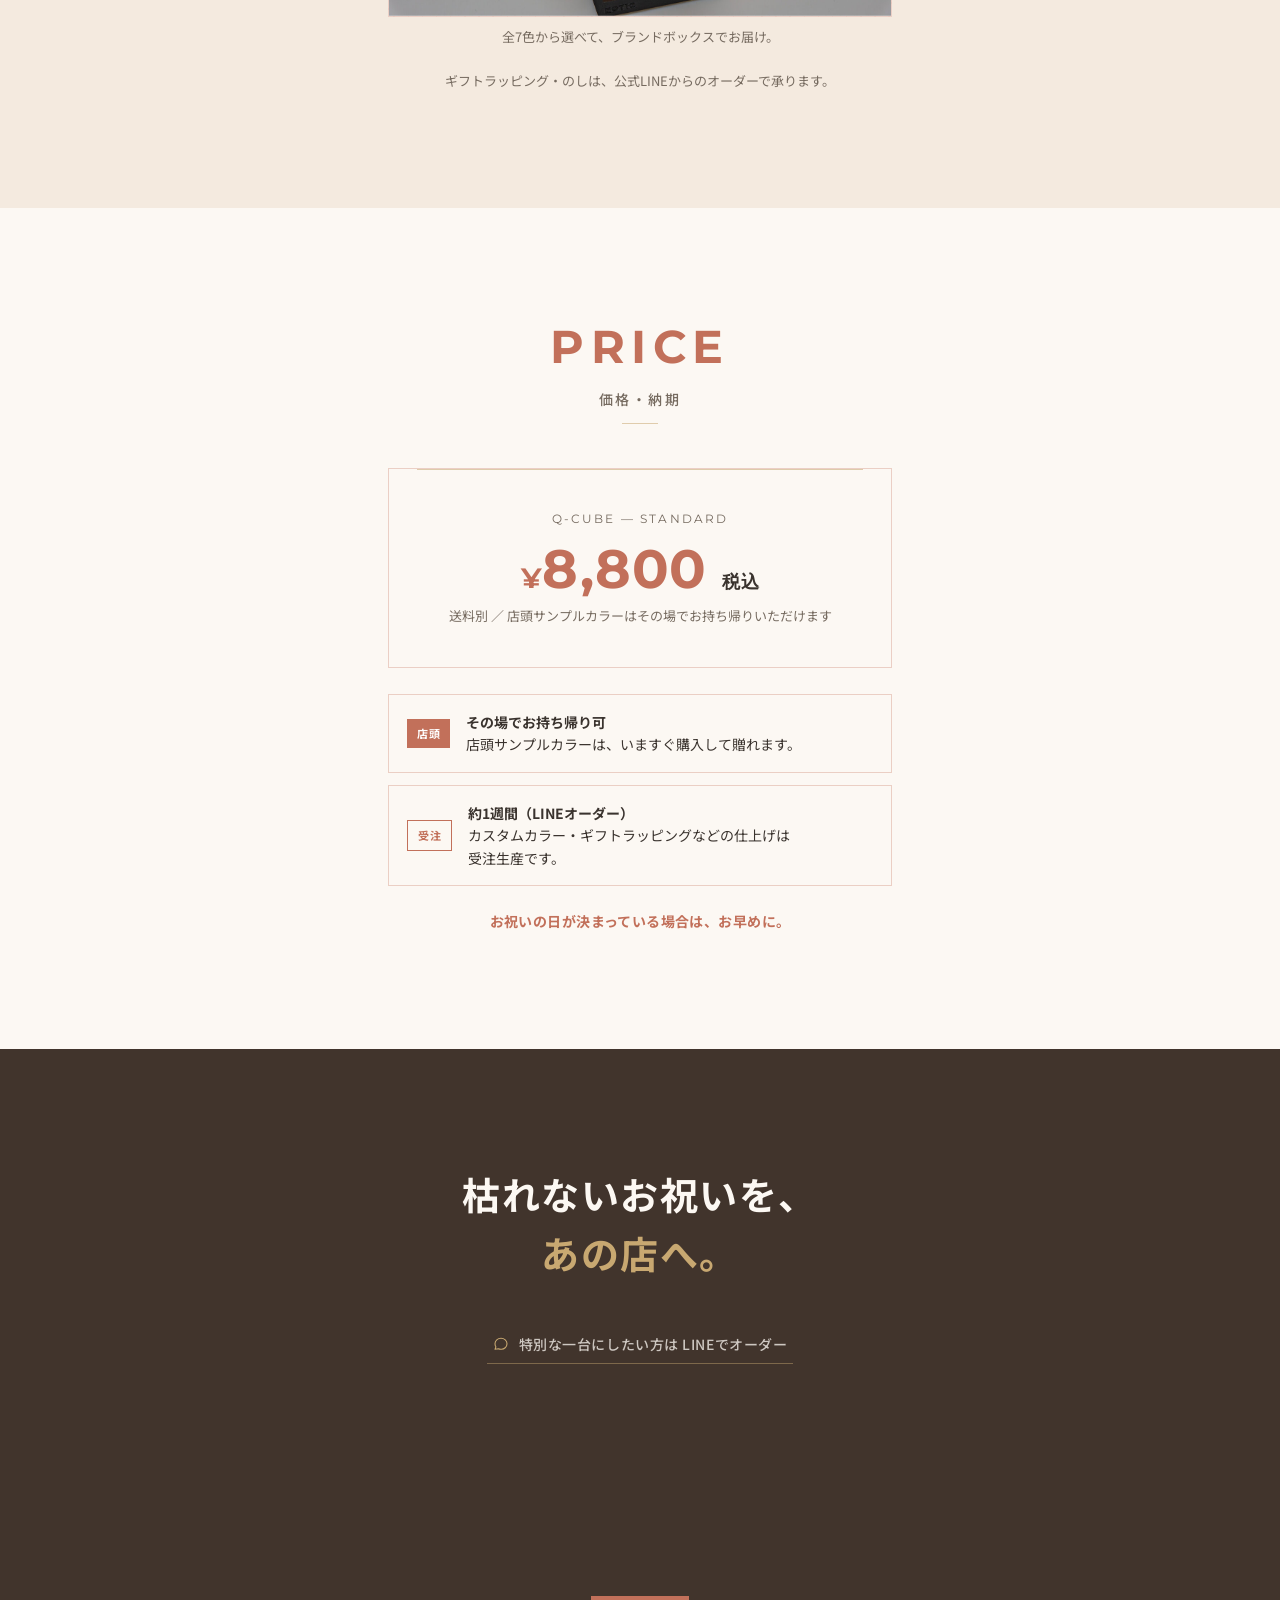
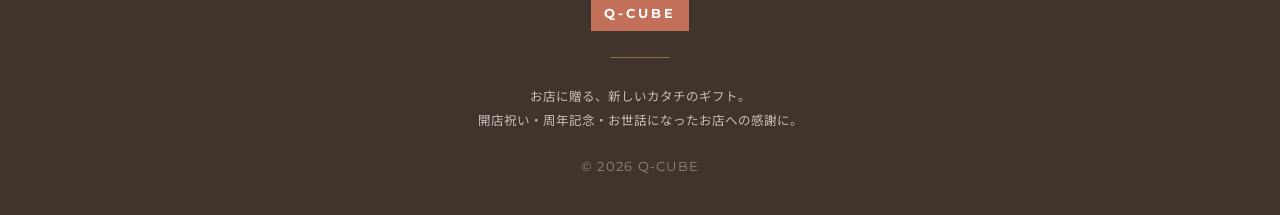
==== commit 802d821e: "Hero sub: 改行を3行に固定" ====
--- a/Q-CUBE ギフトLP.html
+++ b/Q-CUBE ギフトLP.html
@@ -20,7 +20,7 @@
     </div>
     <div class="hero__copy">
       <h1 class="hero__main reveal d1">枯れない、<br>ずっと使える。<br><span class="br-accent">お店に贈る、<br>新しいお祝い。</span></h1>
-      <p class="hero__sub reveal d2">開店祝い・周年に。<strong>お世話になったあのお店へ</strong>、<br>毎日使えるQRオブジェを。</p>
+      <p class="hero__sub reveal d2">開店祝い・周年に。<br><strong>お世話になったあのお店へ</strong>、<br>毎日使えるQRオブジェを。</p>
     </div>
   </div>
   <div class="hero__visual bleed reveal d2">
--- a/styles.css
+++ b/styles.css
@@ -629,7 +629,6 @@
 /* スマホでは本文系の手動改行を無効化し、自然な折り返しにする
    （見出し: hero__main / headline / closing__main の改行は意図通り残す） */
 @media (max-width: 600px) {
-  .hero__sub br,
   .lead br,
   .problem-close br,
   .feat p br,
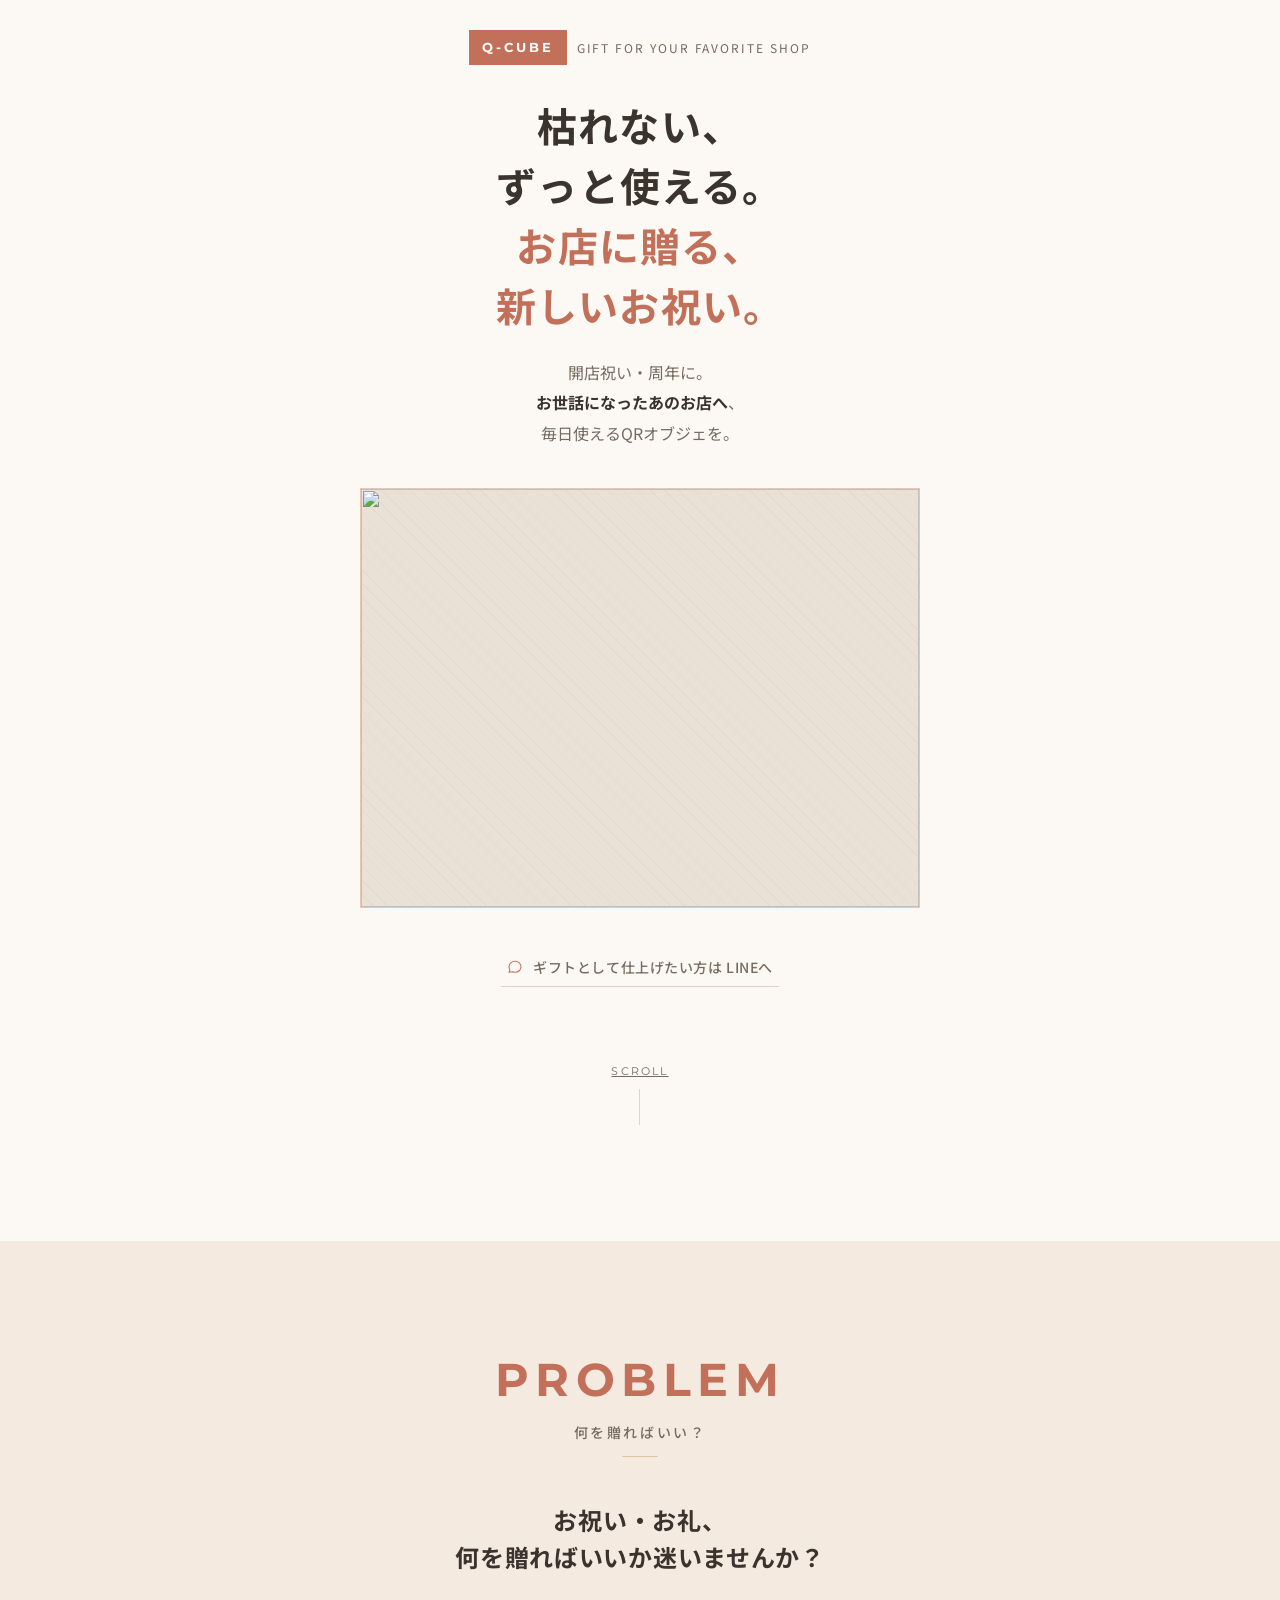
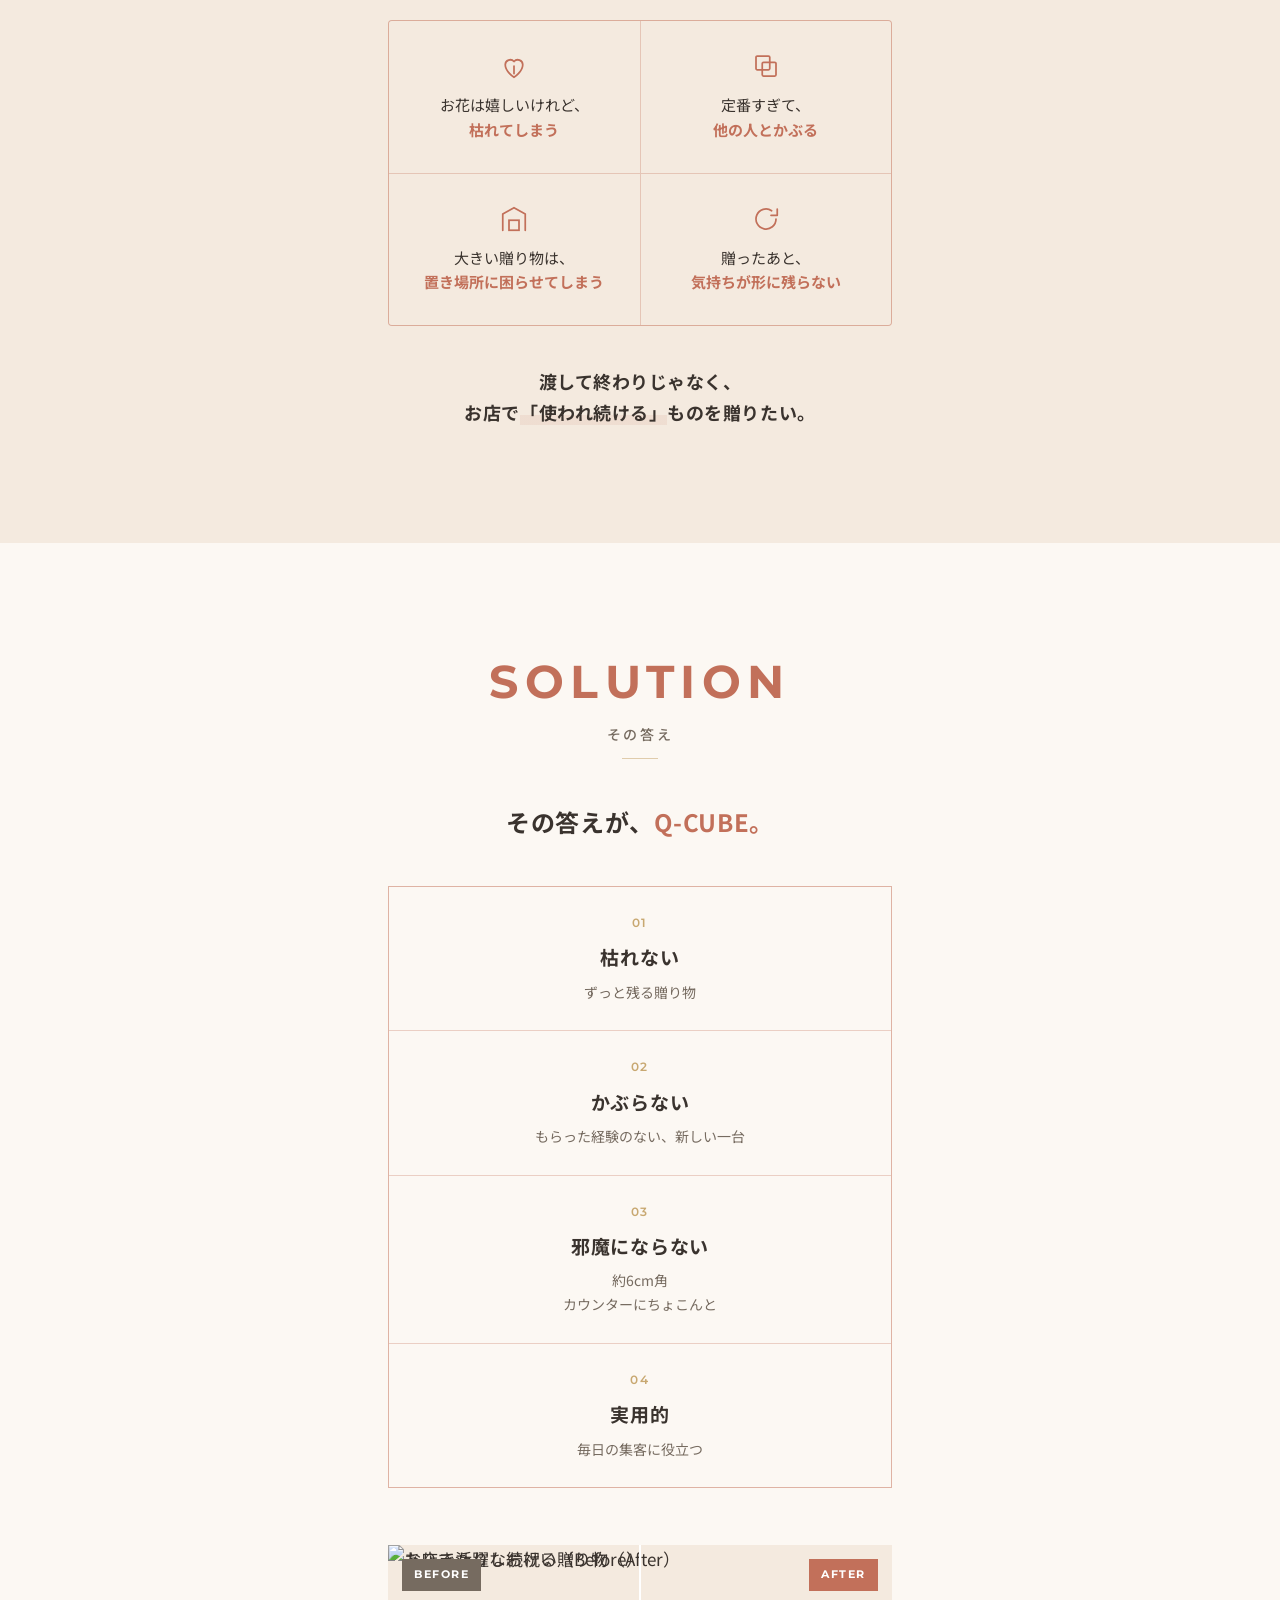
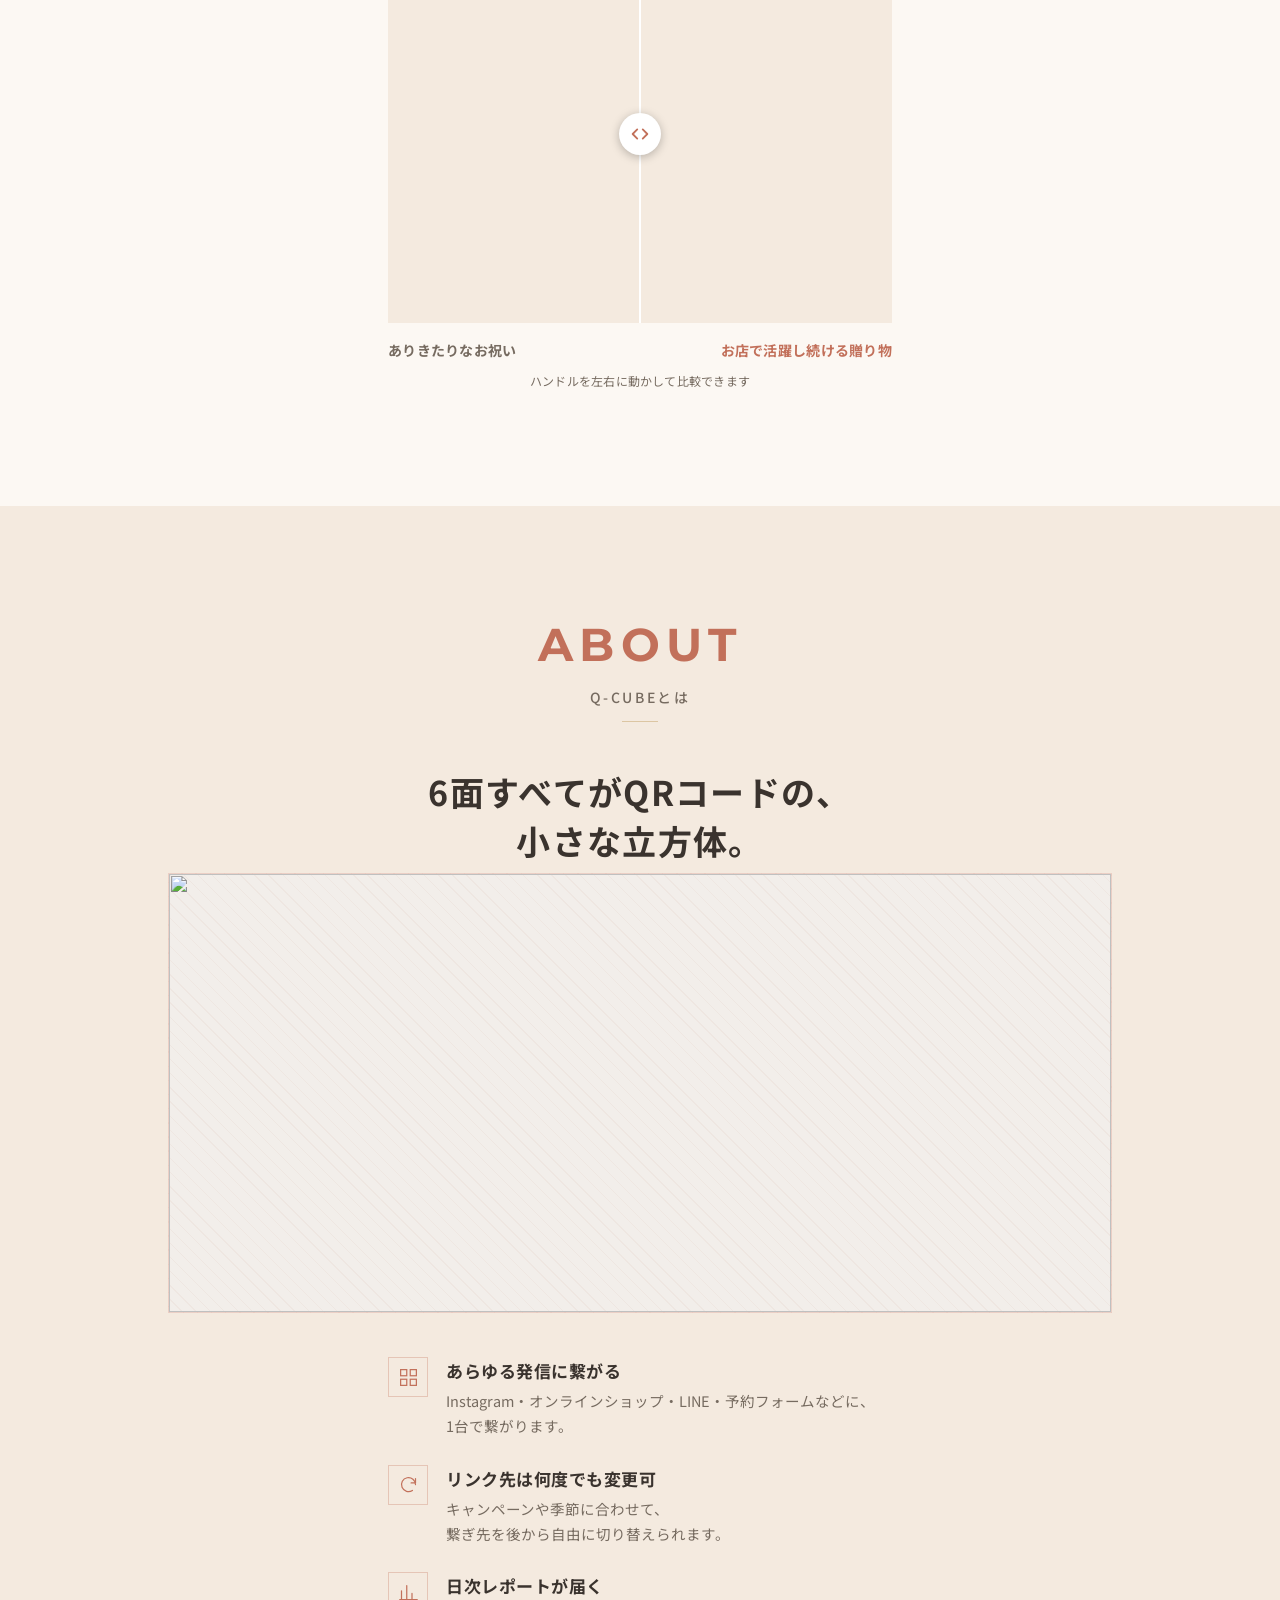
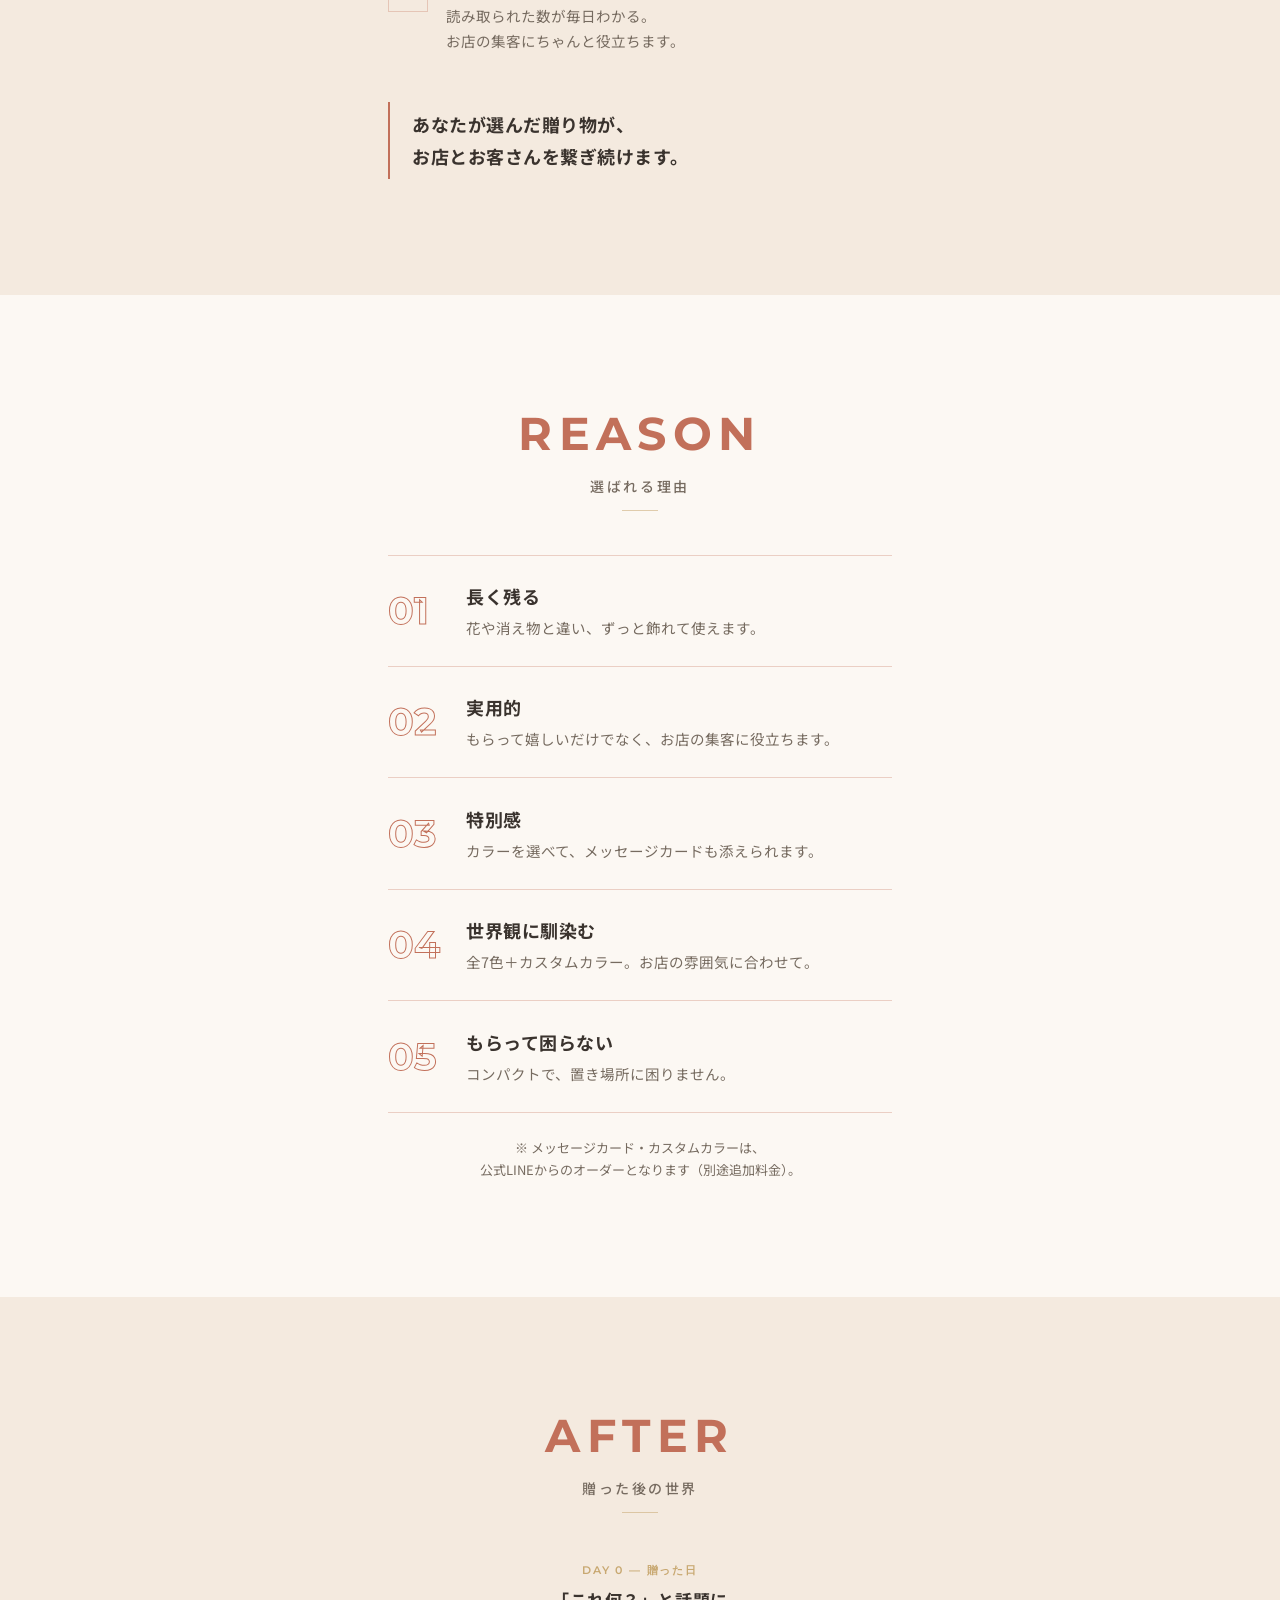
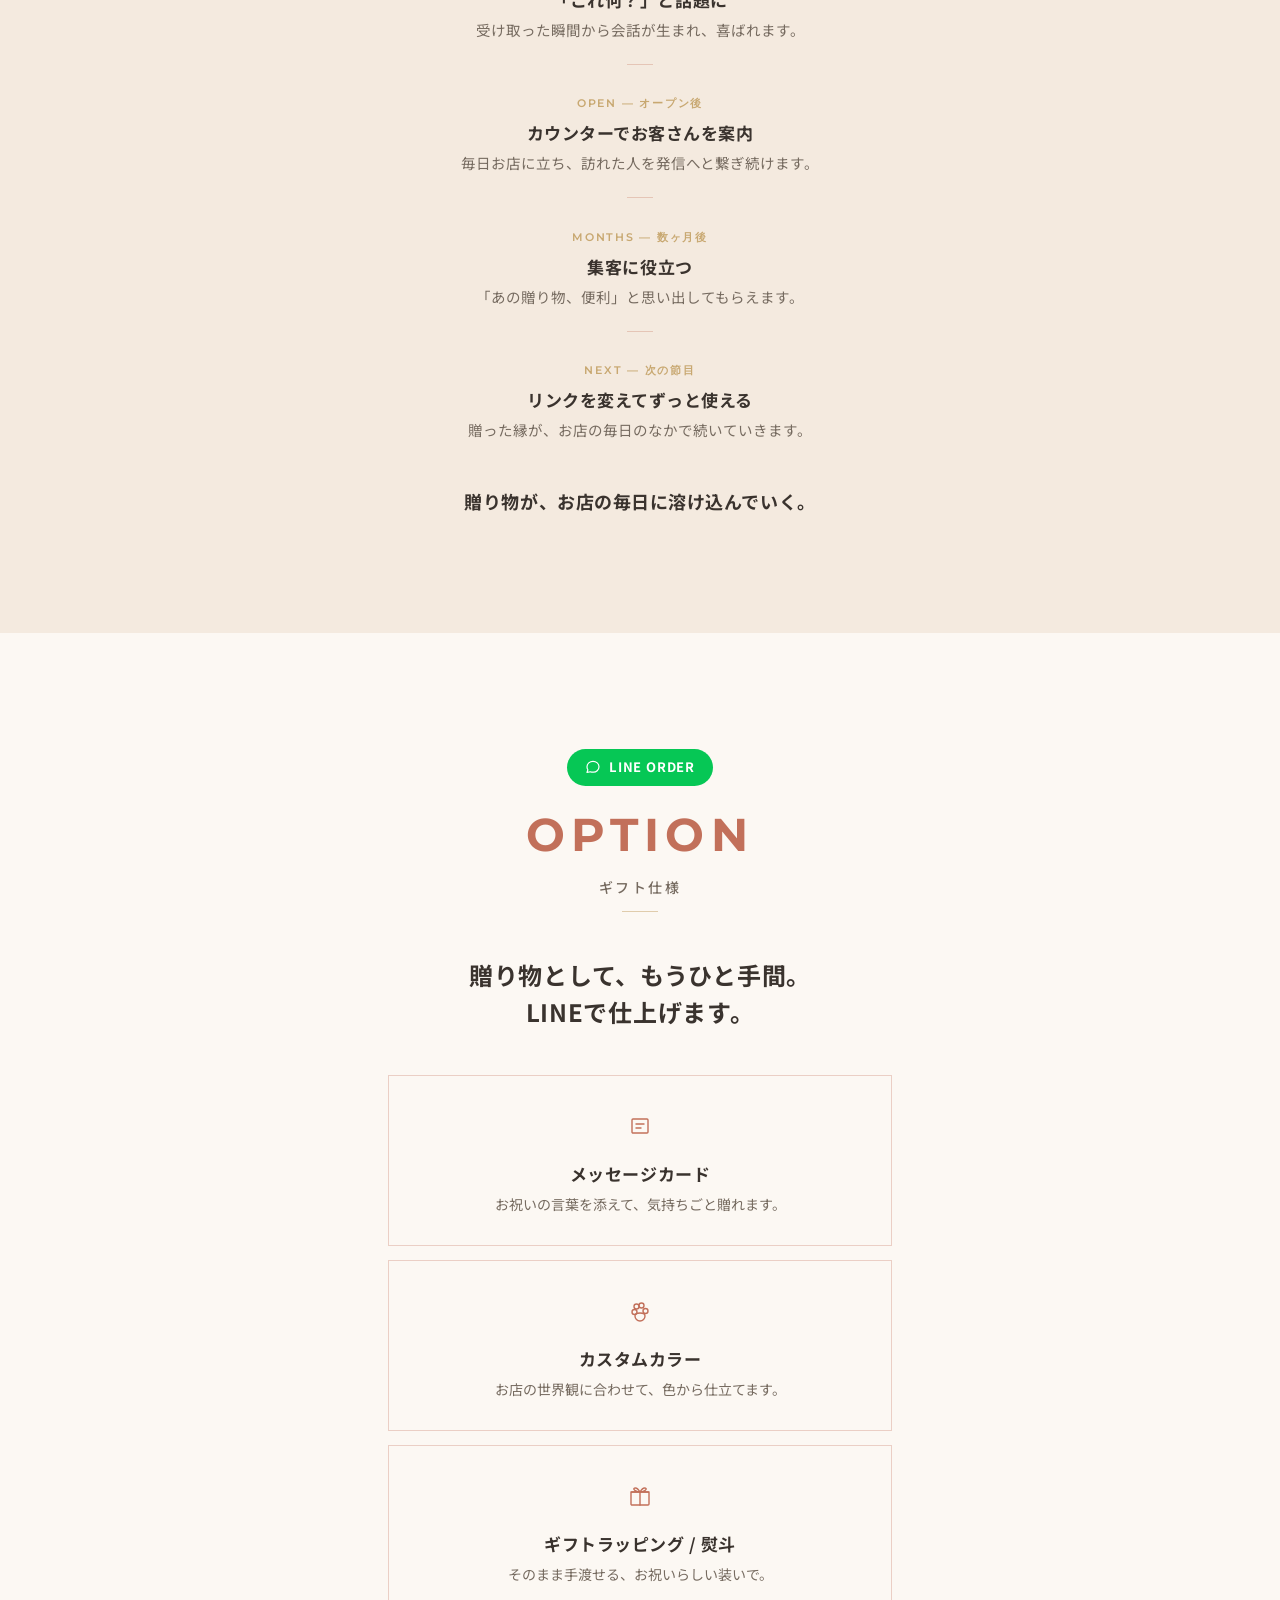
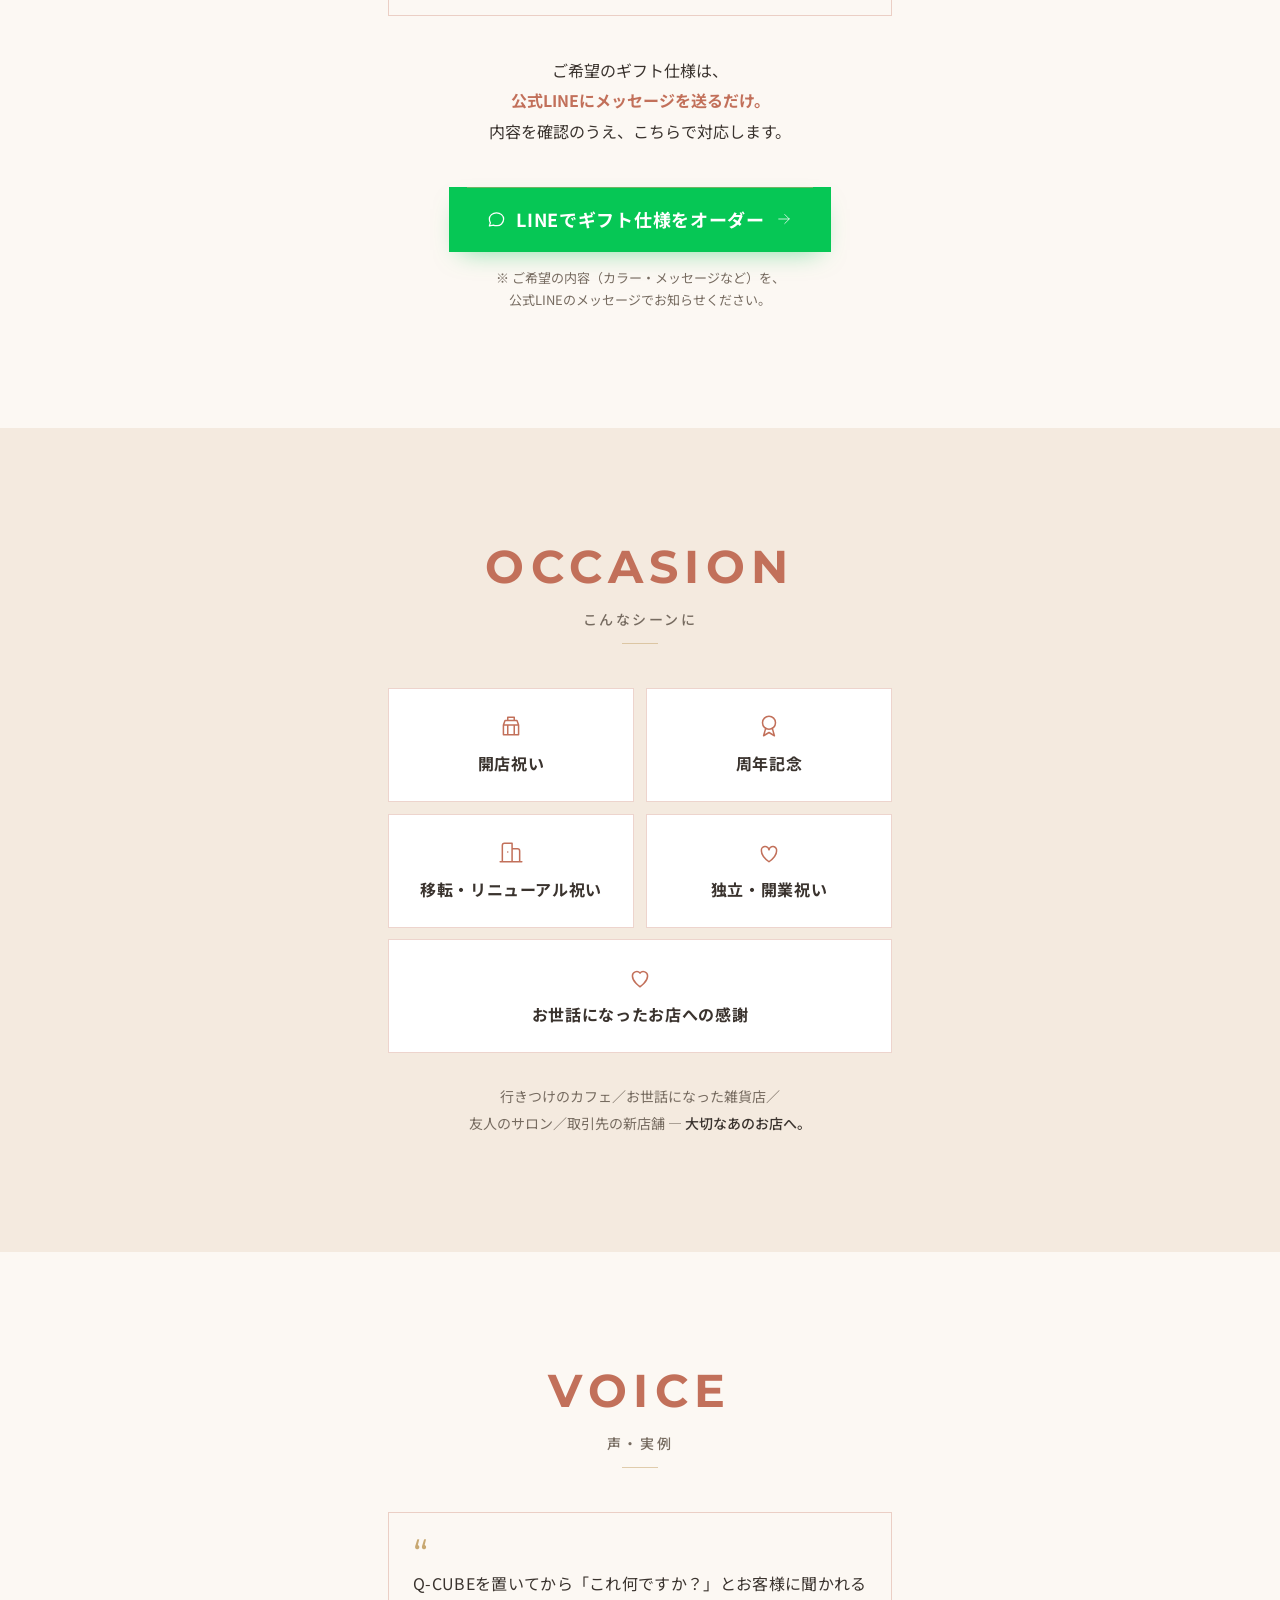
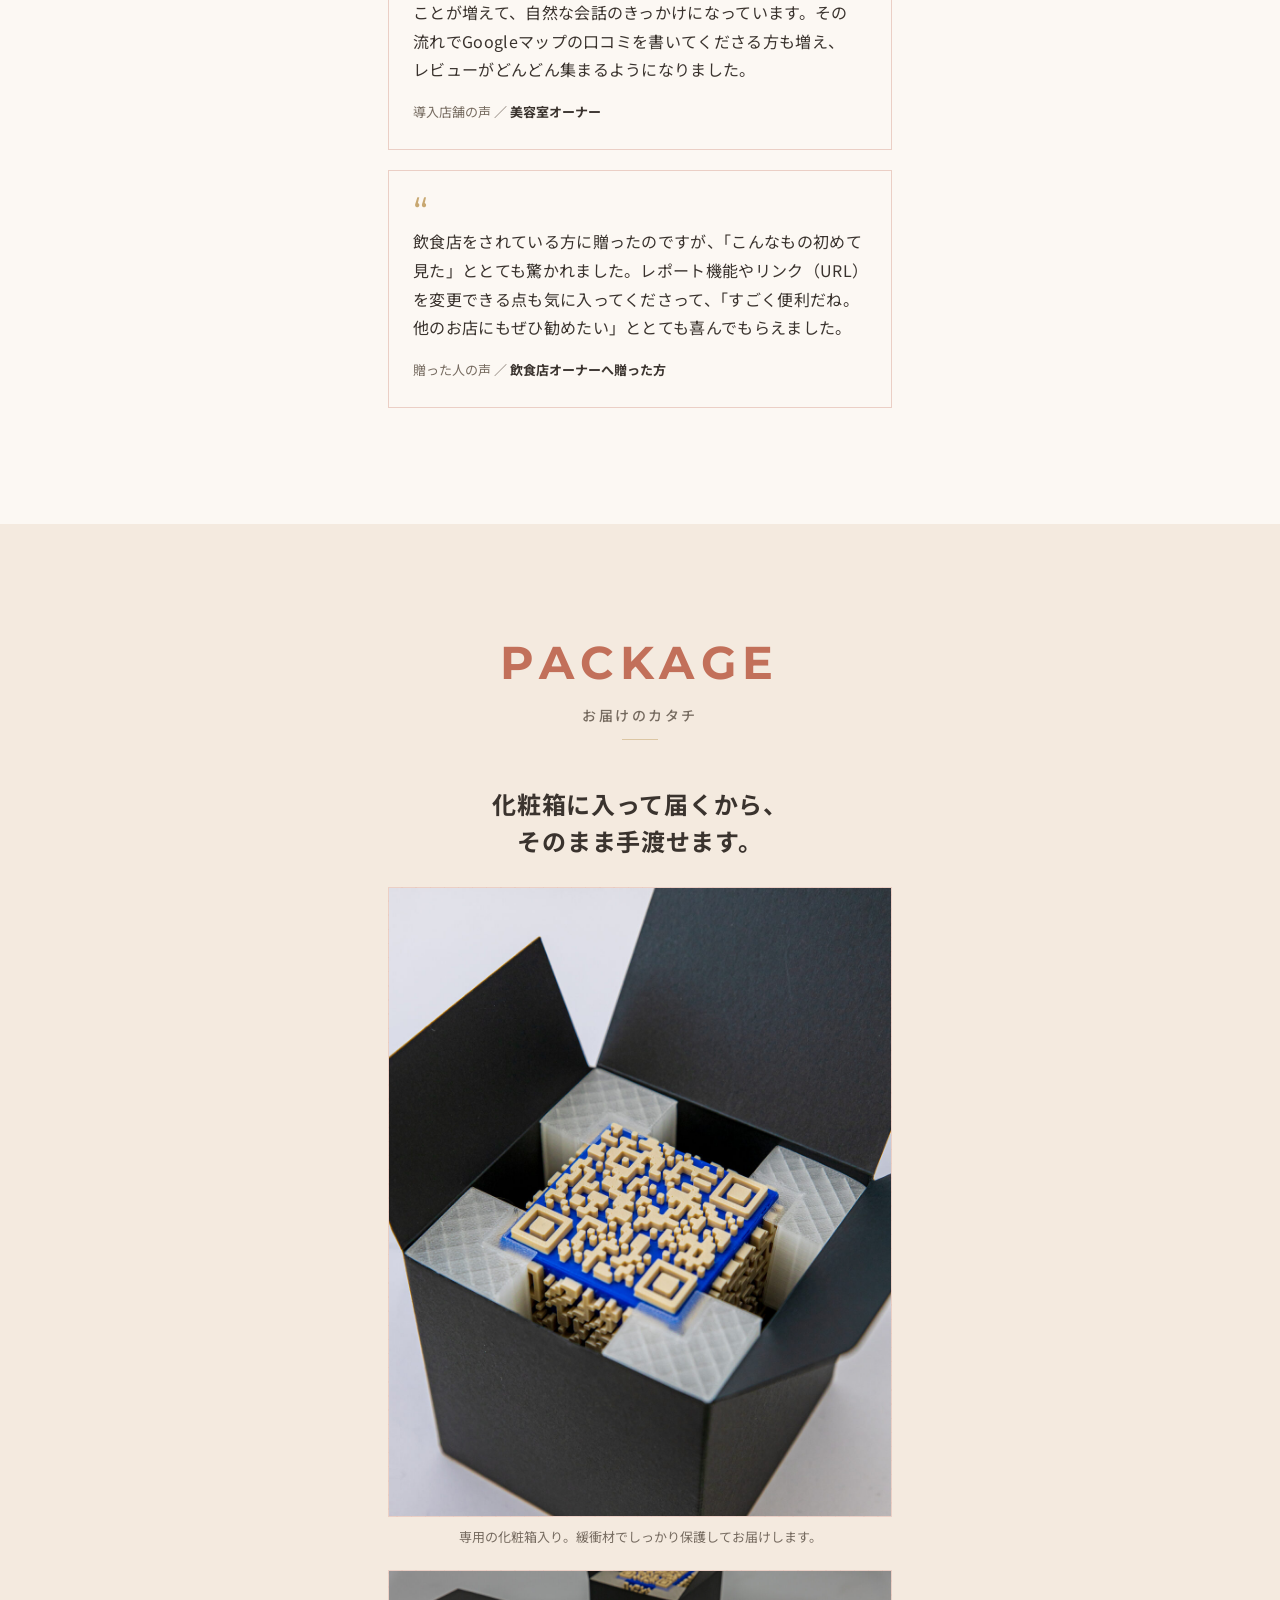
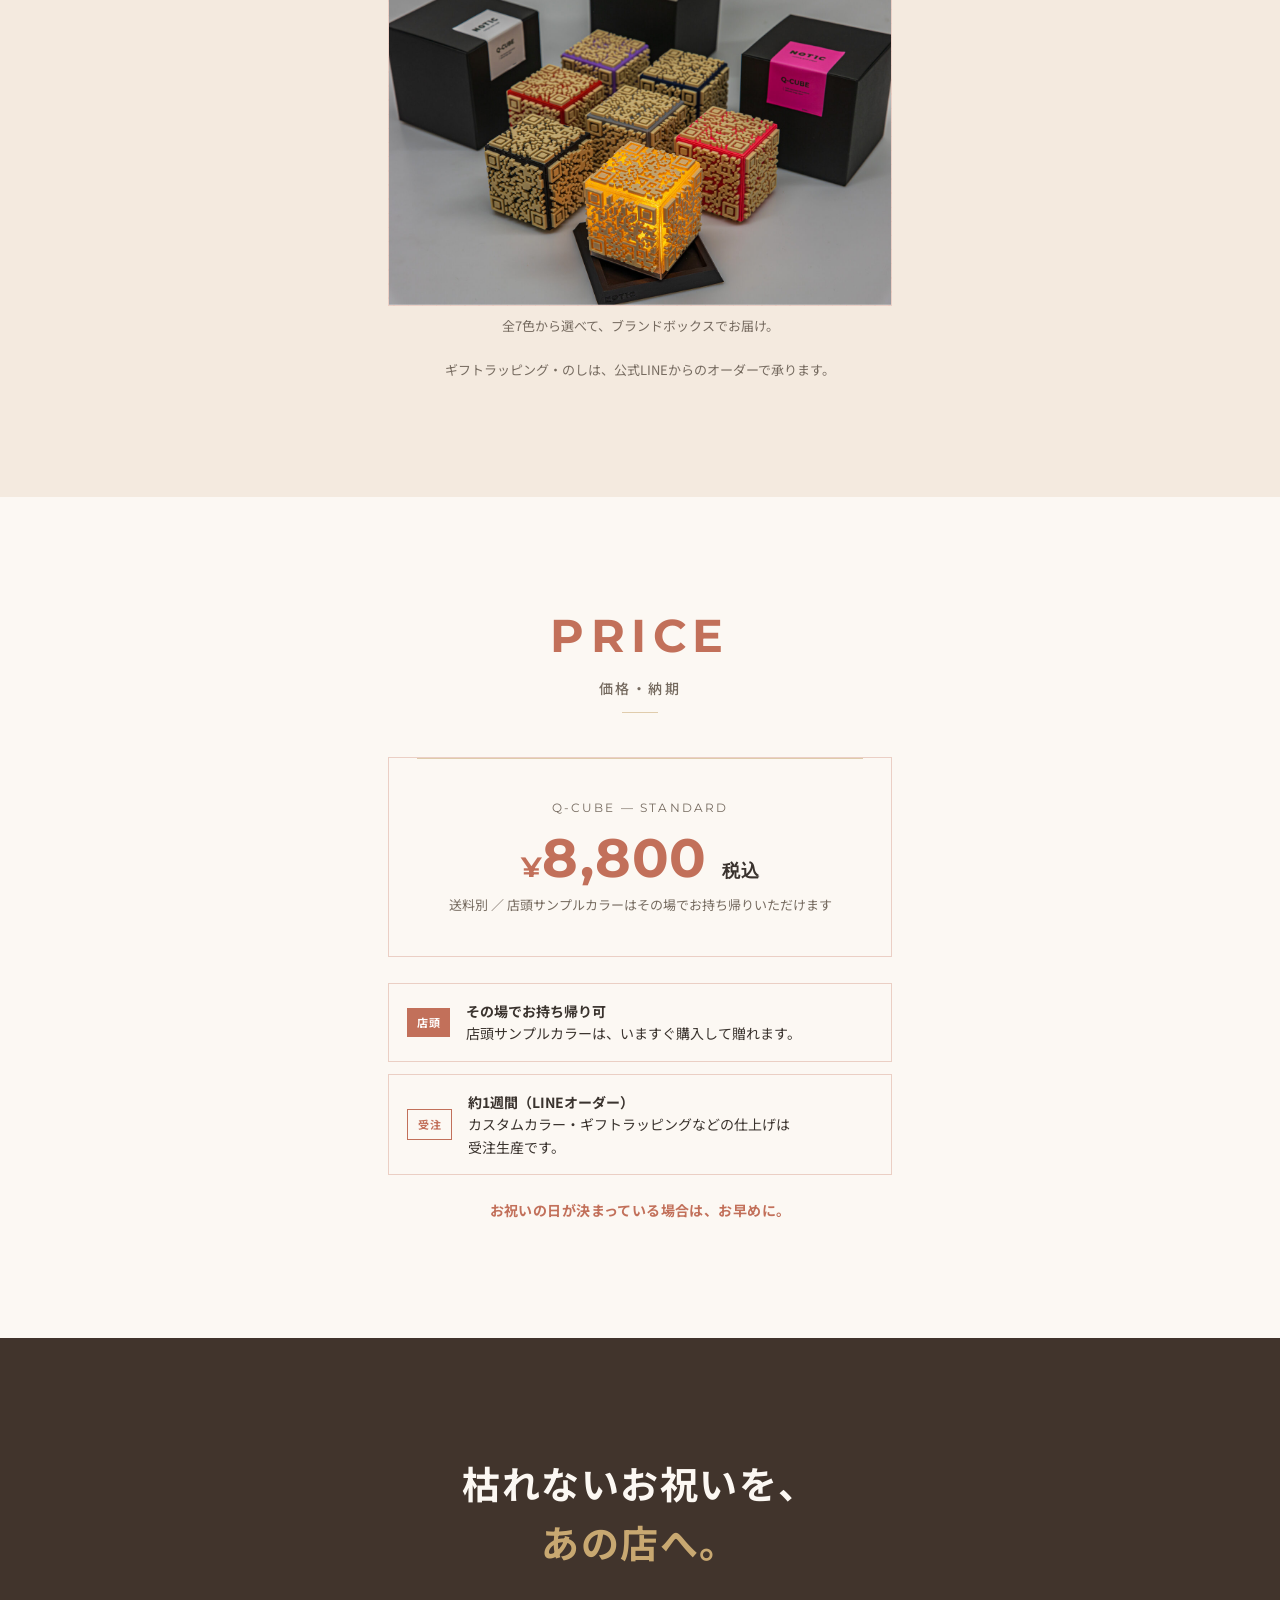
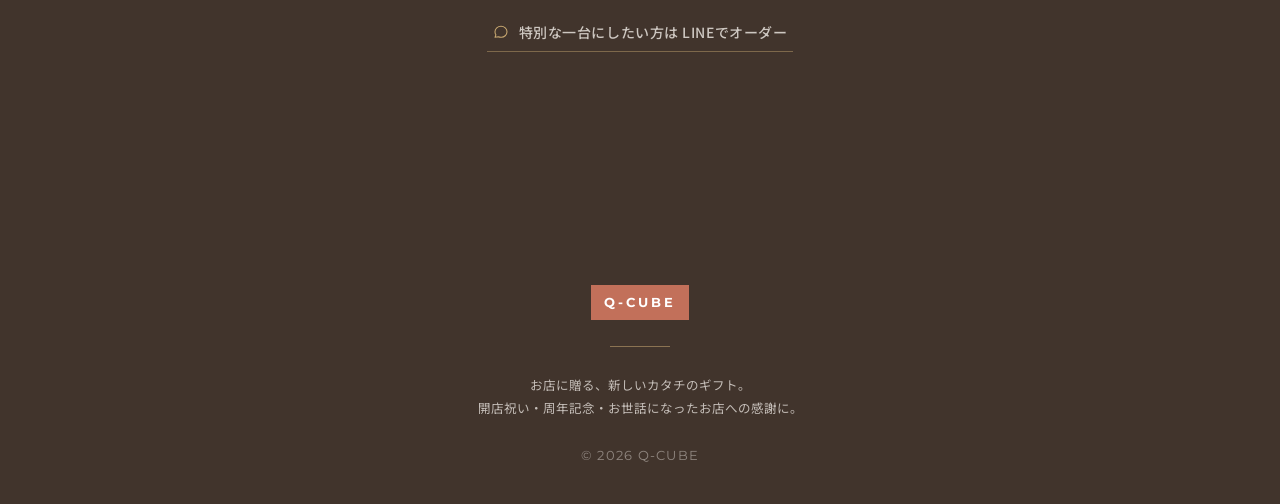
==== commit e2d8e4e0: "Update stylesheet link with versioning" ====
--- a/Q-CUBE ギフトLP.html
+++ b/Q-CUBE ギフトLP.html
@@ -7,7 +7,7 @@
 <link rel="preconnect" href="https://fonts.googleapis.com">
 <link rel="preconnect" href="https://fonts.gstatic.com" crossorigin>
 <link href="https://fonts.googleapis.com/css2?family=Montserrat:wght@600;700&family=Noto+Sans+JP:wght@400;500;700&display=swap" rel="stylesheet">
-<link rel="stylesheet" href="styles.css">
+<link rel="stylesheet" href="styles.css?v=2">
 </head>
 <body>
 
--- a/styles.css
+++ b/styles.css
@@ -1,3 +1,17 @@
+/* SOLUTIONは縦4つ（常に1列） */
+.solution-grid { grid-template-columns: 1fr !important; }
+
+/* SOLUTIONをスマホで1列に */
+@media (max-width: 600px) {
+  .solution-grid { grid-template-columns: 1fr !important; }
+}
+
+/* problem-close をスマホで3行に（!importantで順序非依存） */
+@media (max-width: 600px) {
+  .problem-close br { display: inline !important; }
+  .problem-close .u::after { content: "\A"; white-space: pre; }
+}
+
 /* =========================================================
    Q-CUBE ギフトLP — デザインシステム
    余白で語る、上質で温かなプレミアム感
@@ -682,3 +696,12 @@
 .package .pkg-wide image-slot { aspect-ratio: 3 / 2; }
 .package figcaption { margin-top: 10px; text-align: center; font-size: 13px; color: var(--ink-soft); line-height: 1.6; }
 .package-note { margin-top: 22px; text-align: center; font-size: 13px; color: var(--ink-soft); line-height: 1.7; }
+
+/* =========================================================
+   スマホ最適化（追記）
+   ========================================================= */
+@media (max-width: 600px) {
+  .lead br { display: inline; }                 /* リード文の改行をスマホでも表示 */
+  .problem-list { grid-template-columns: 1fr; } /* 課題マトリックスを1列に */
+}
+.problem-close .u { white-space: nowrap; }      /* 「使われ続ける」を途中で割らない */
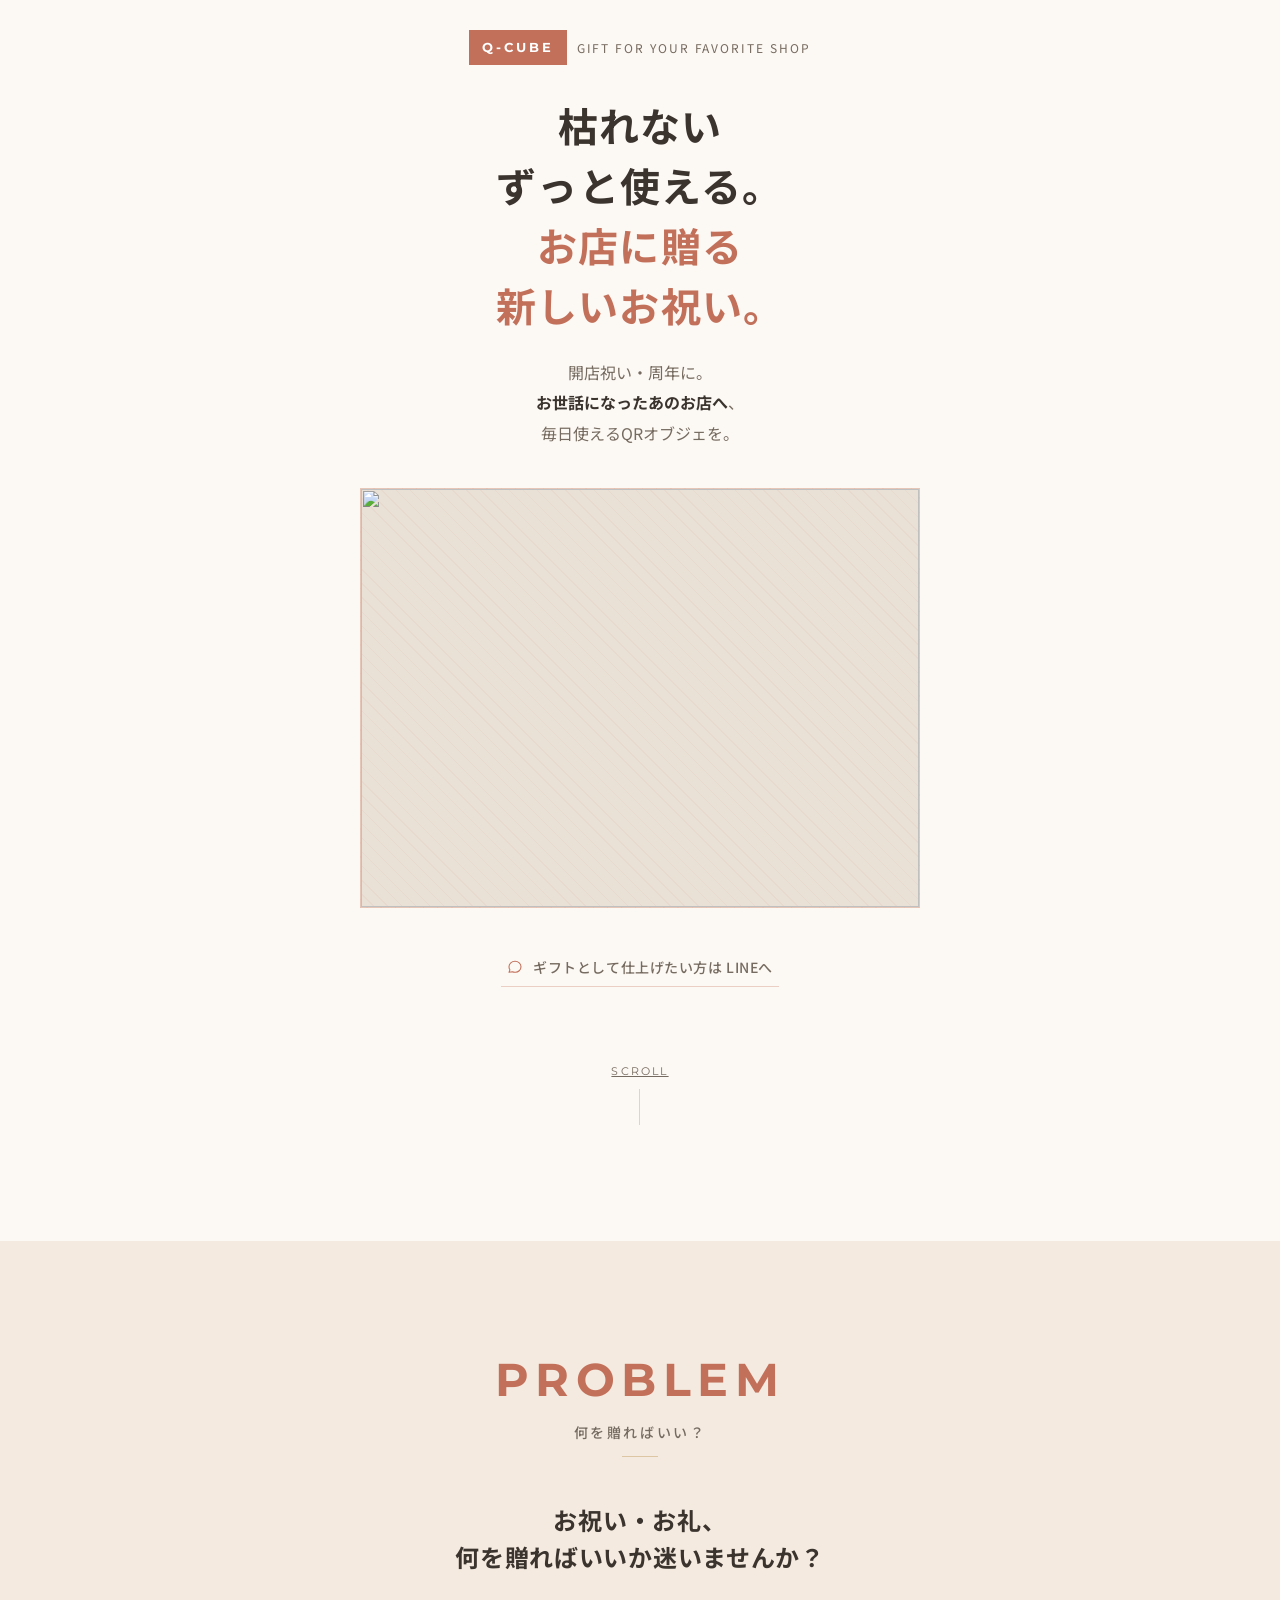
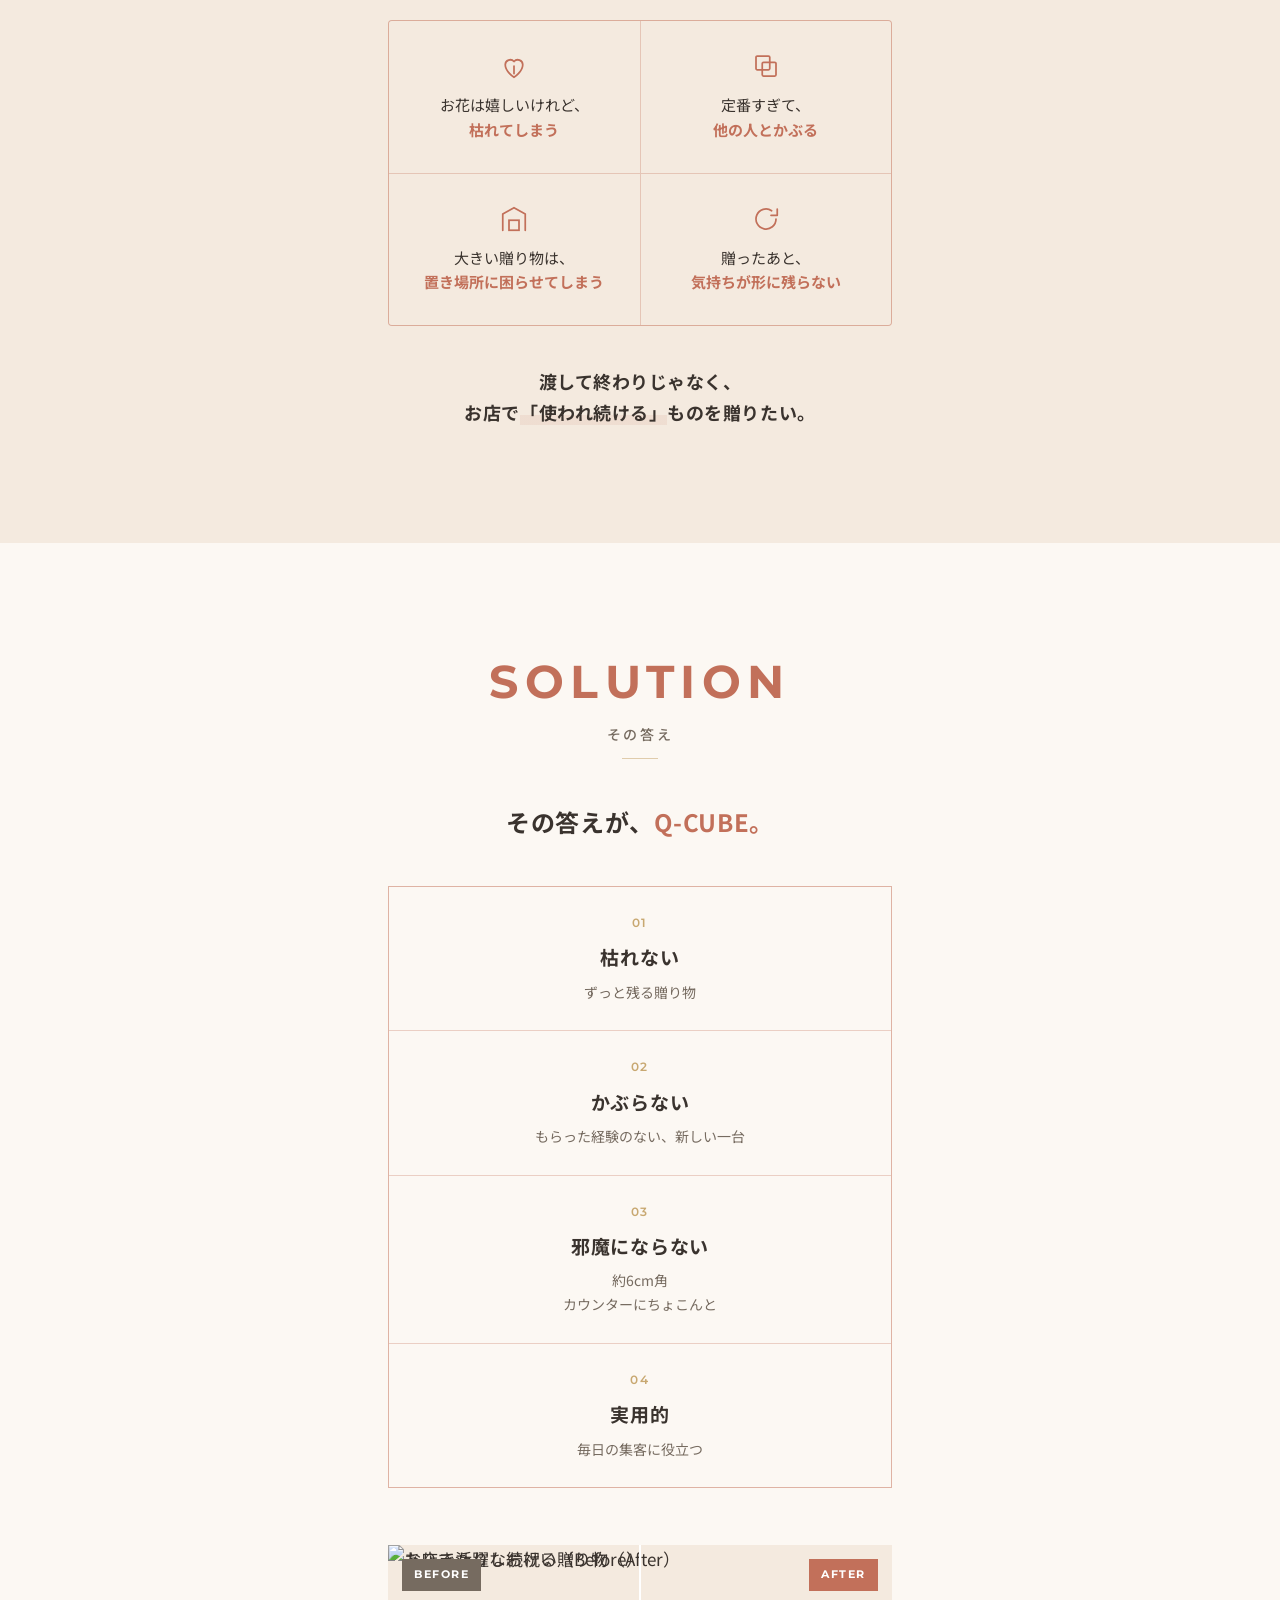
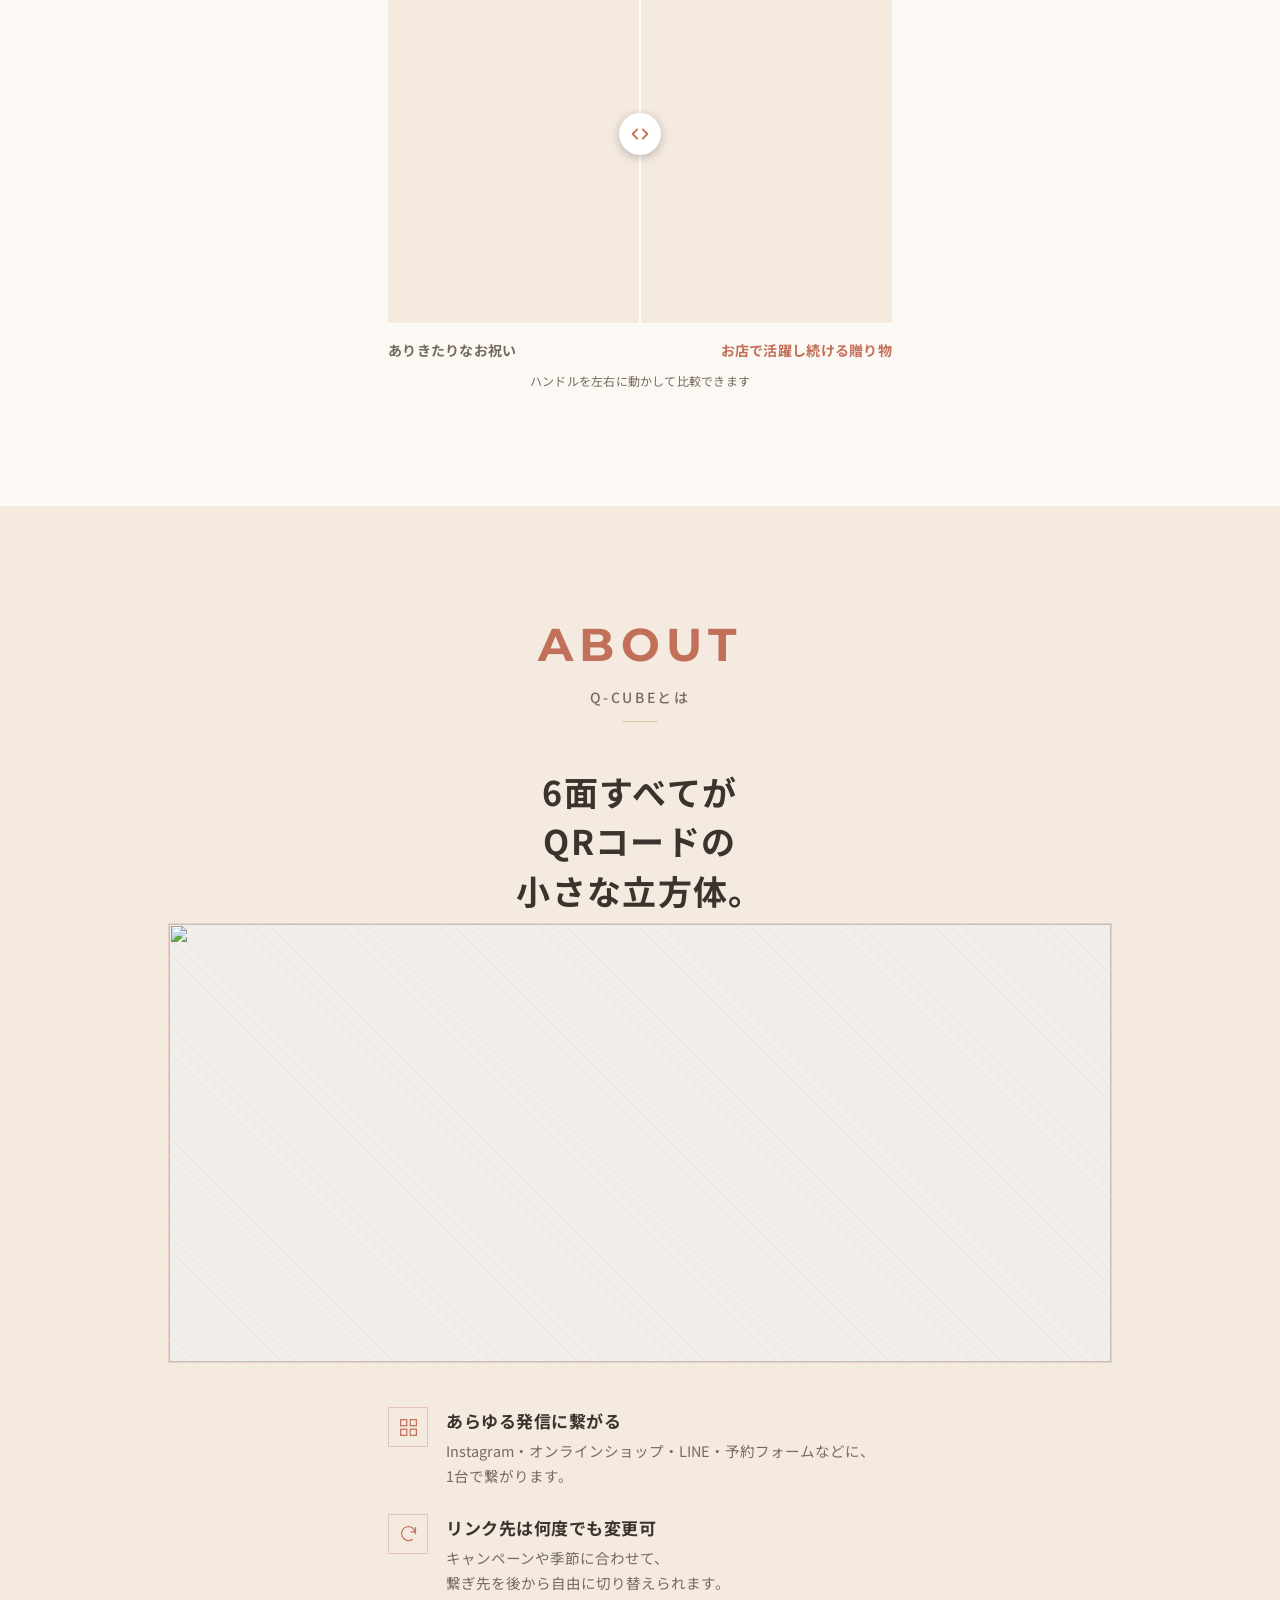
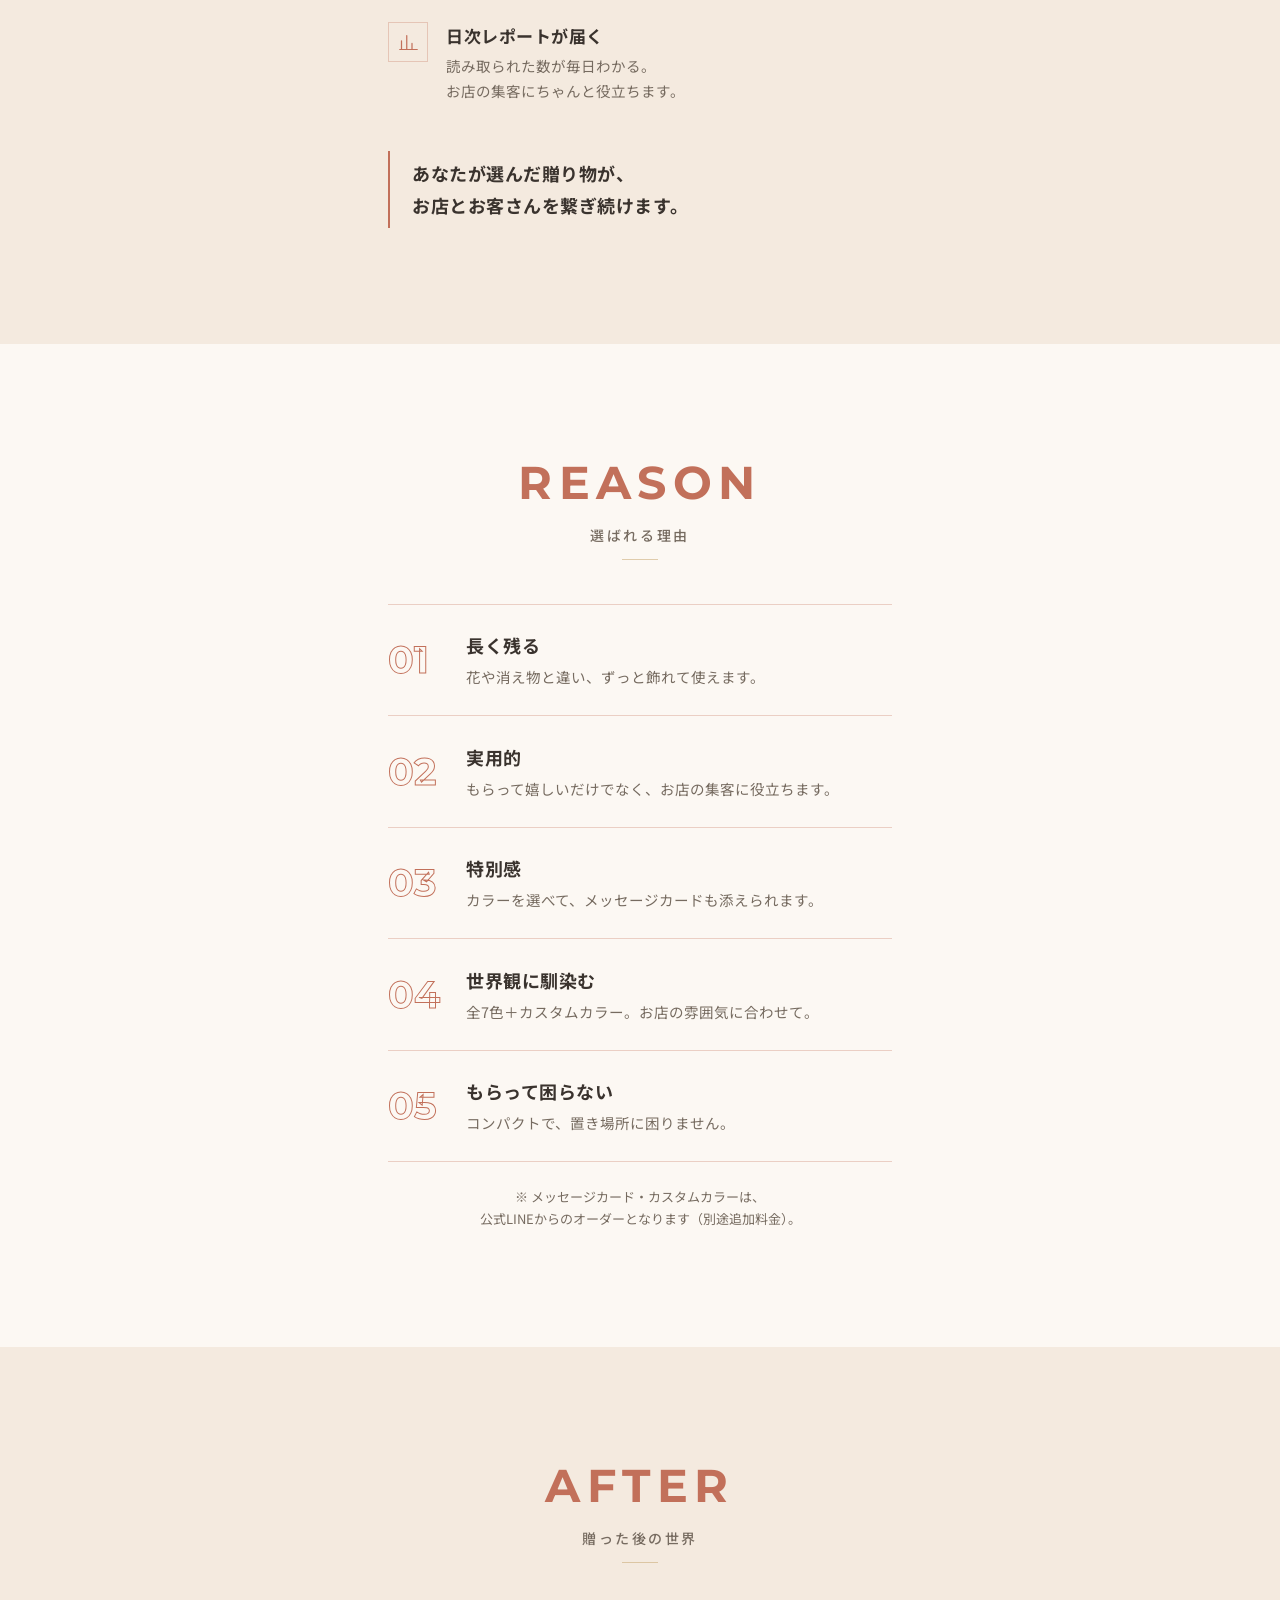
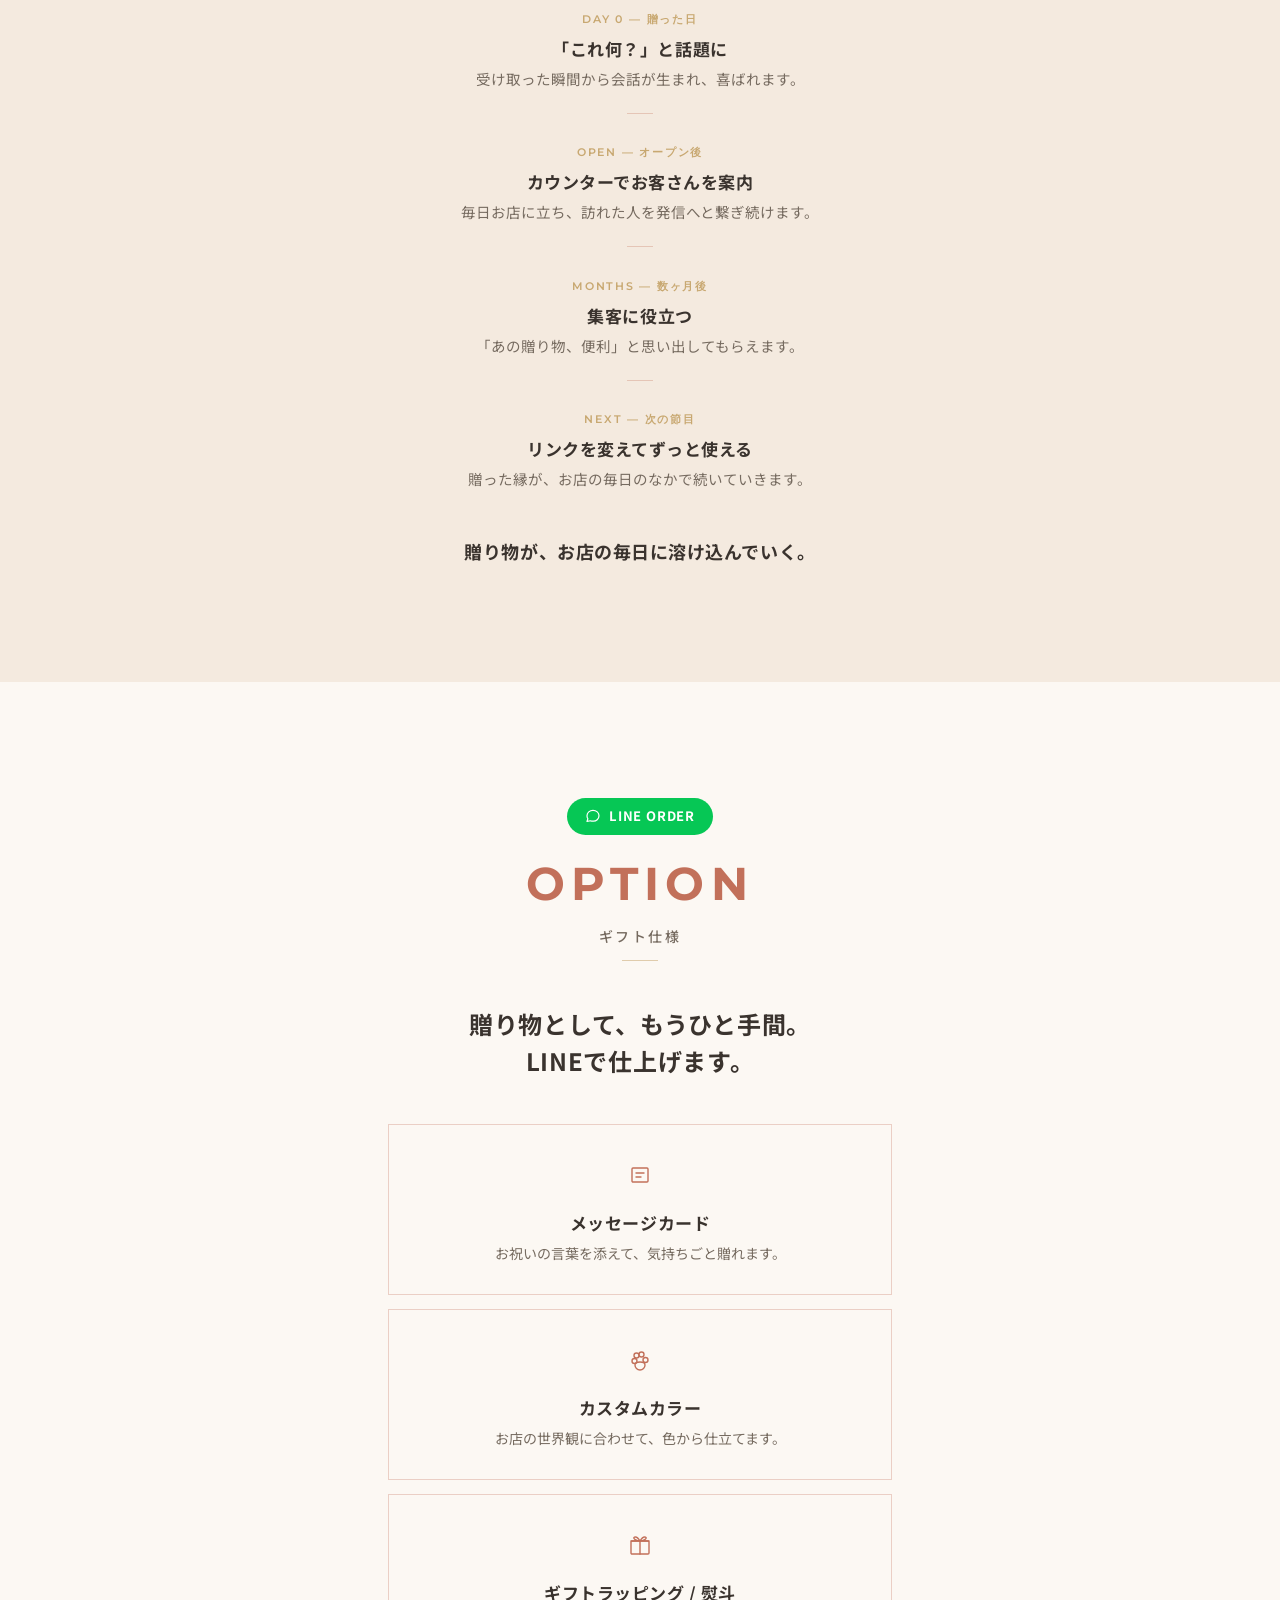
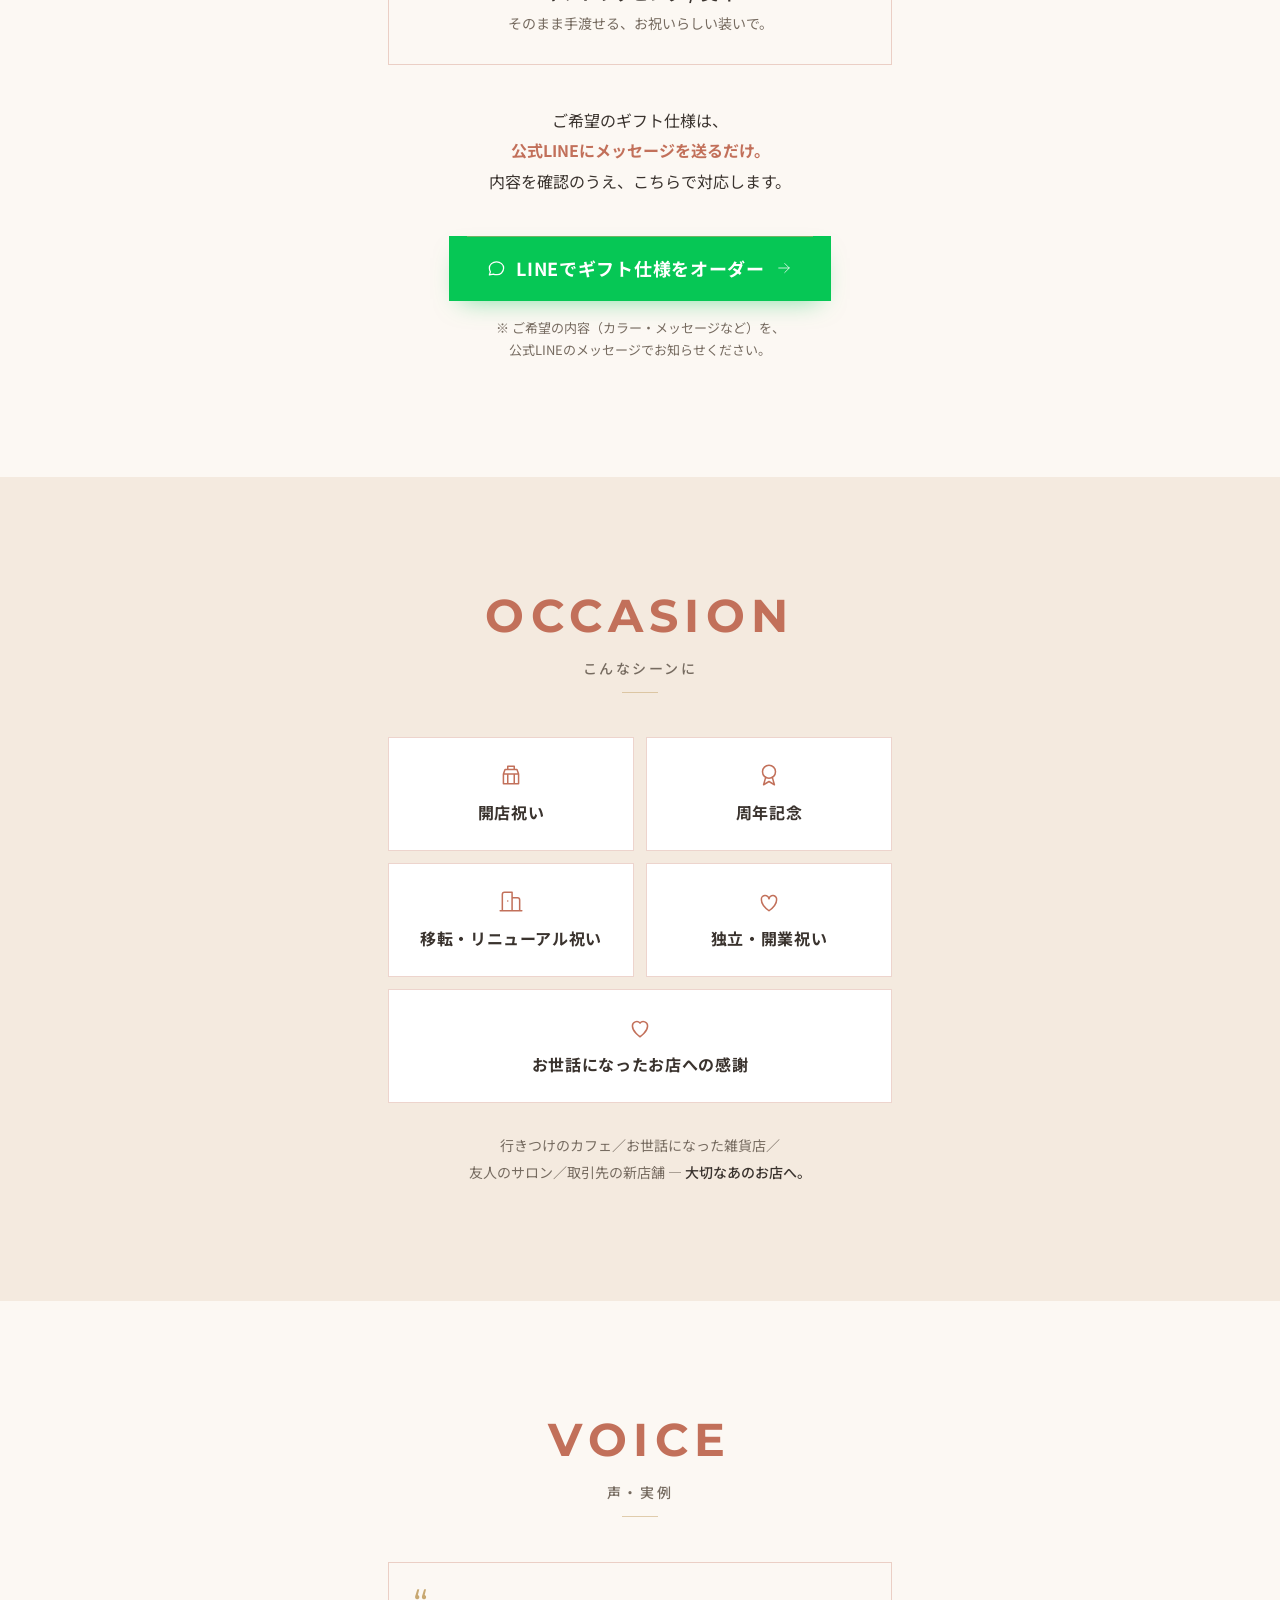
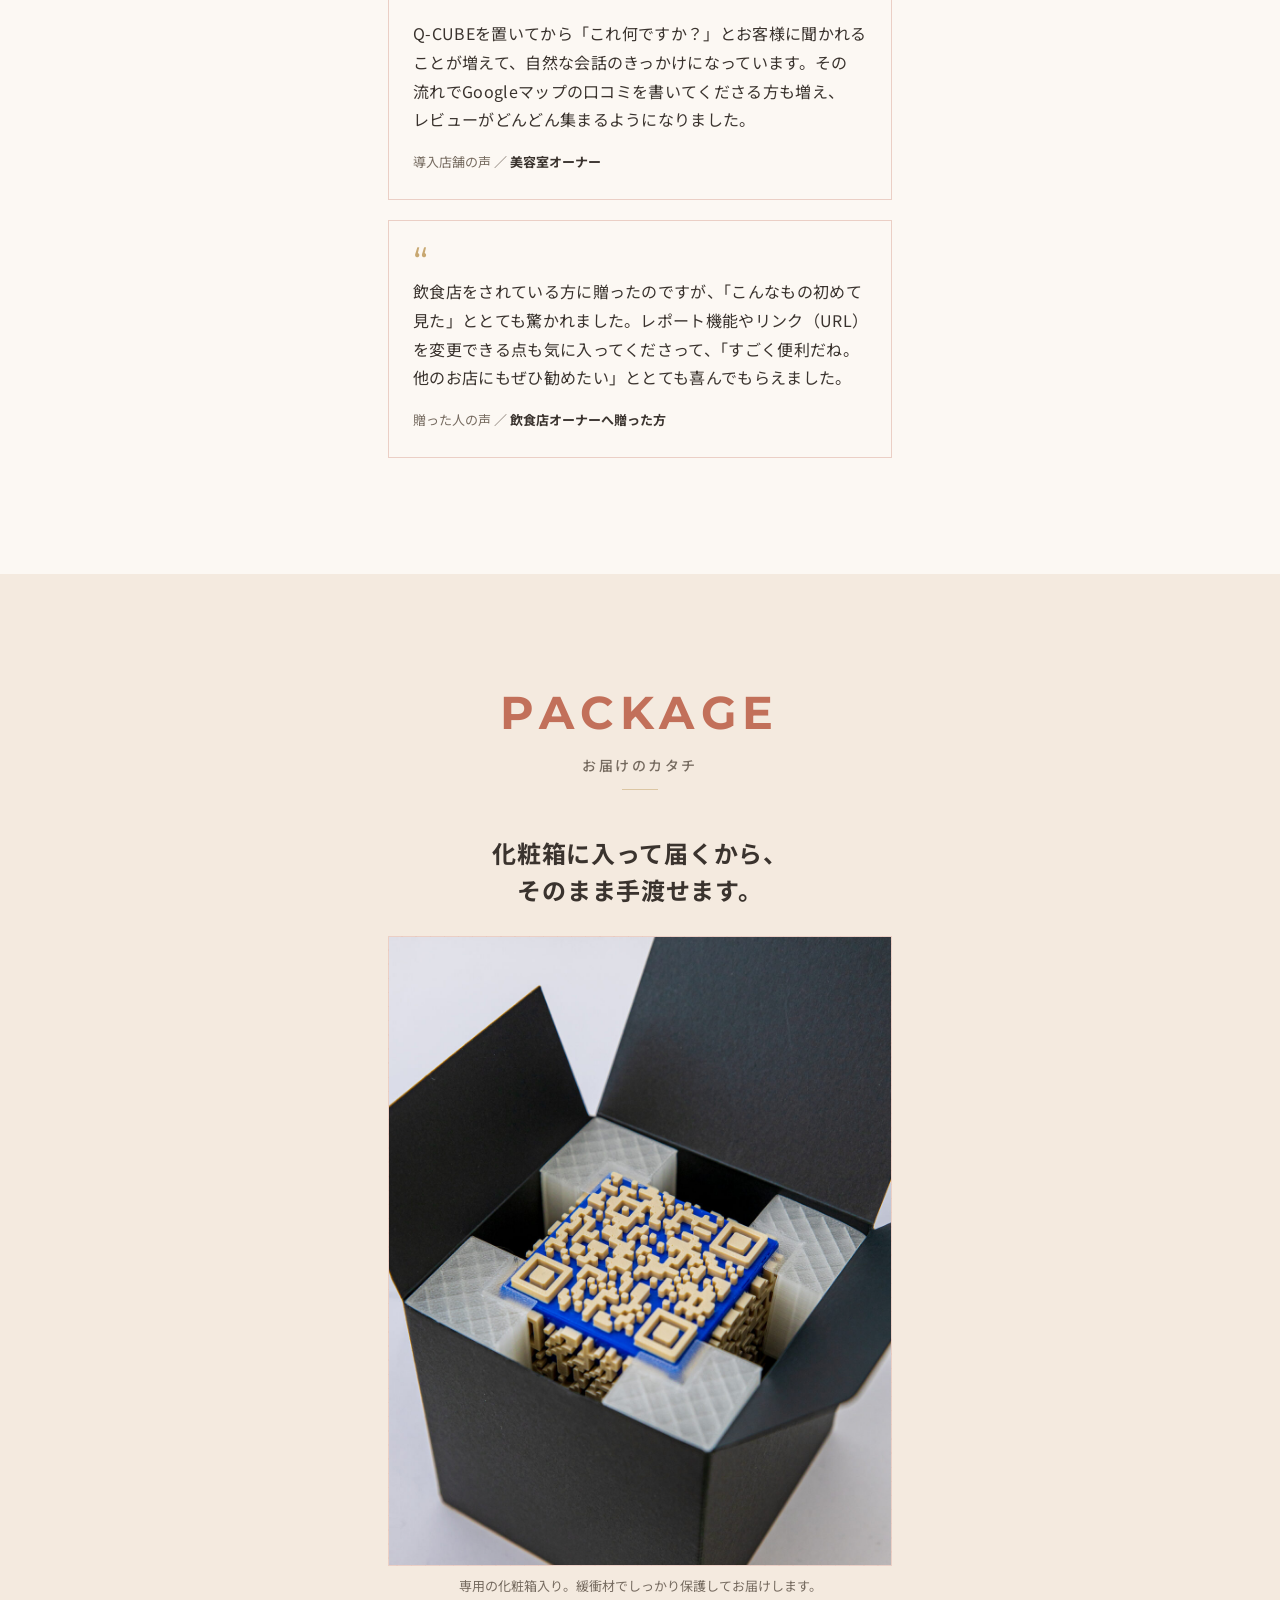
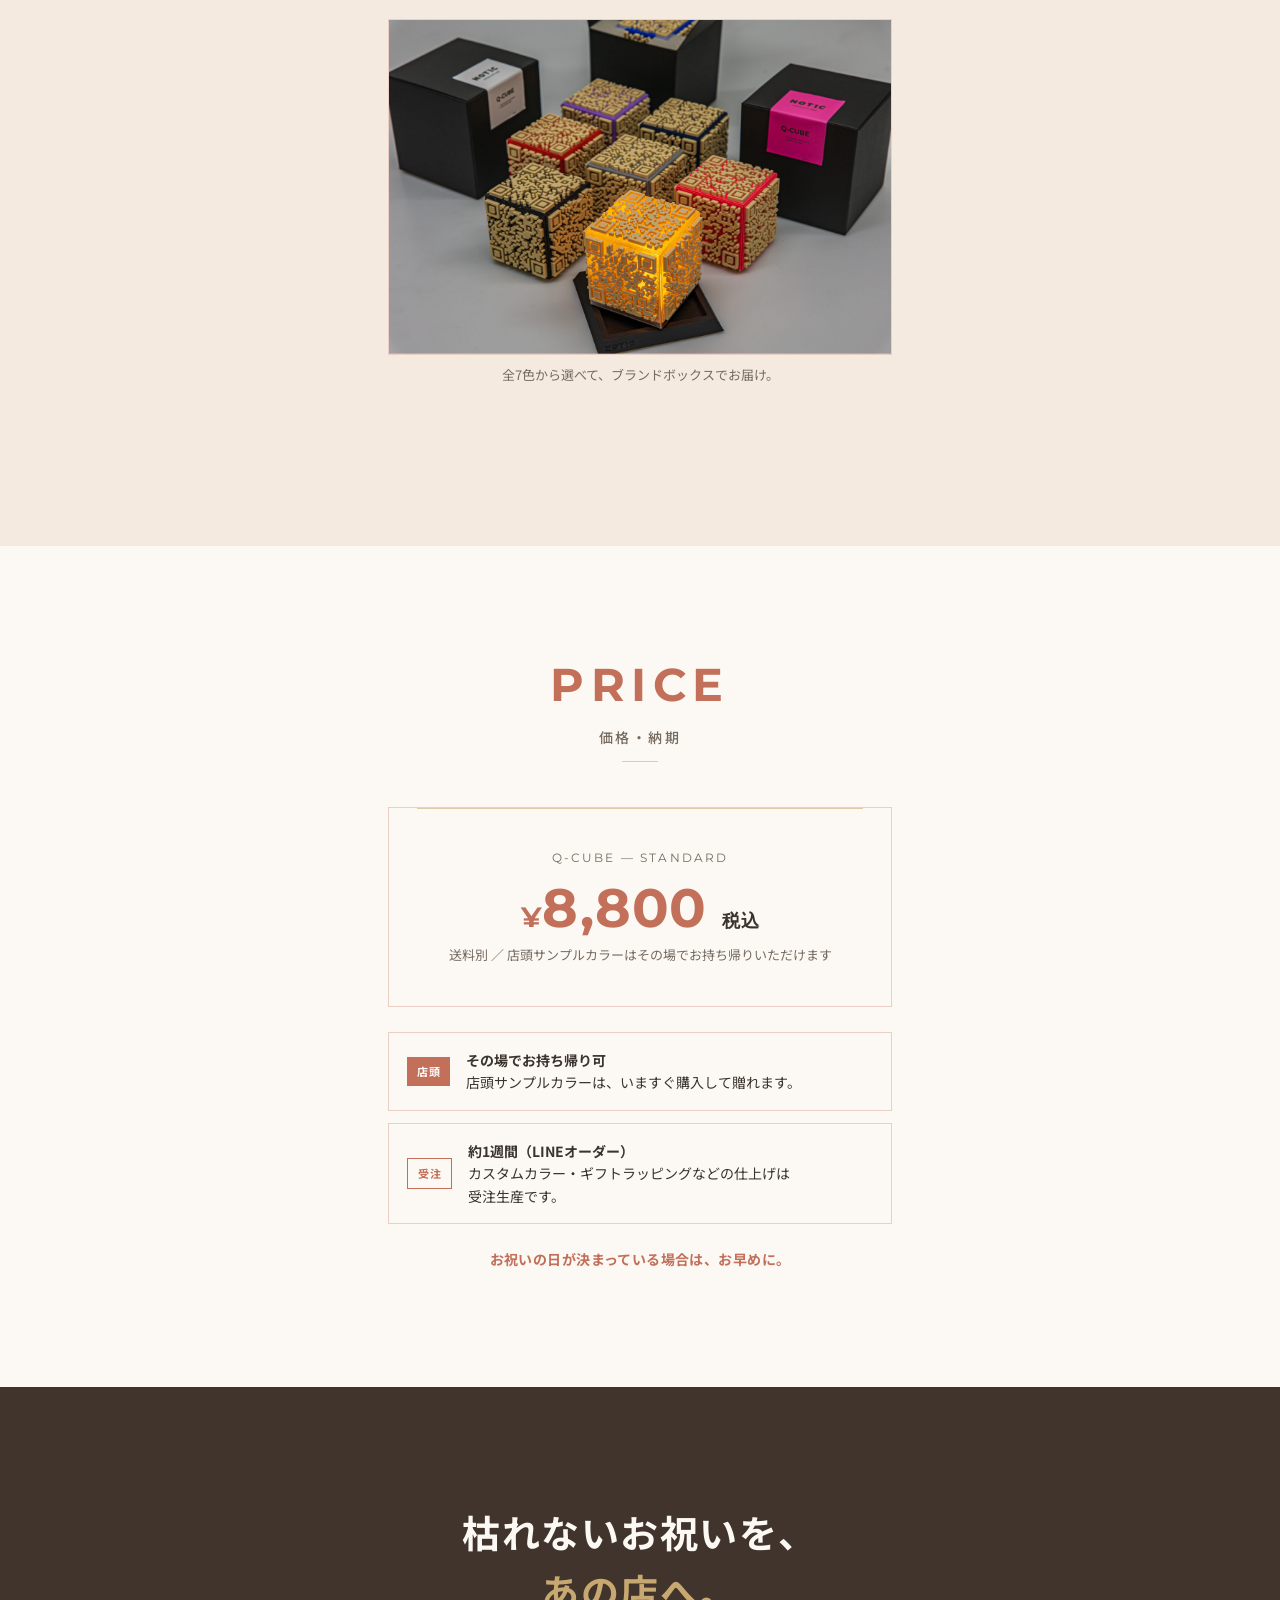
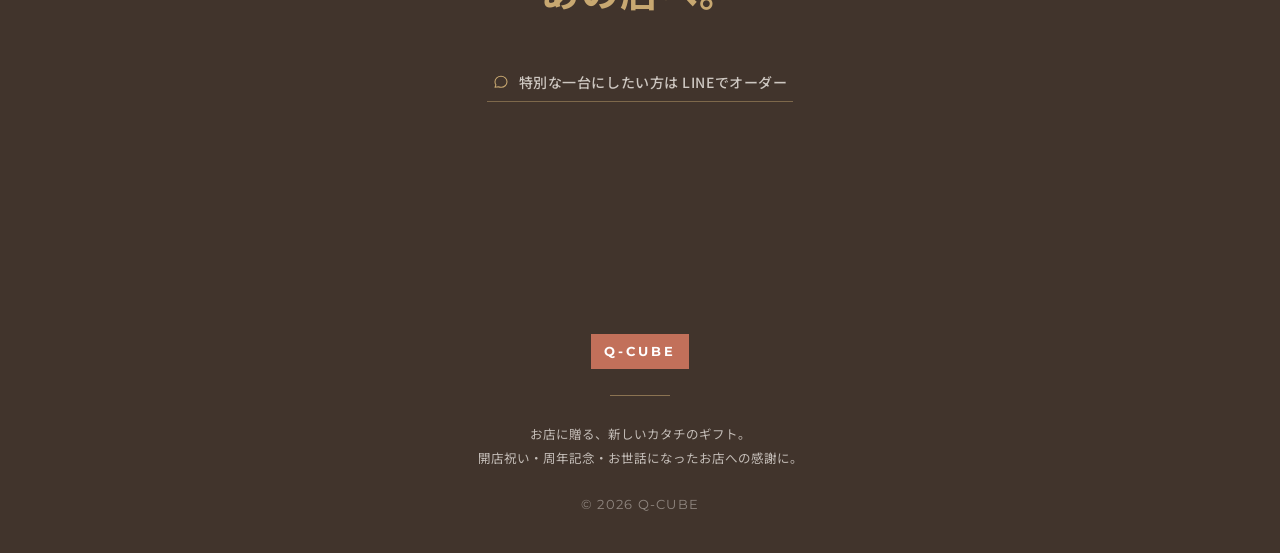
==== commit 3c72dd91: "Fix line breaks in hero section and about headline" ====
--- a/Q-CUBE ギフトLP.html
+++ b/Q-CUBE ギフトLP.html
@@ -19,7 +19,7 @@
       <span class="hero__tagline">GIFT FOR YOUR FAVORITE SHOP</span>
     </div>
     <div class="hero__copy">
-      <h1 class="hero__main reveal d1">枯れない、<br>ずっと使える。<br><span class="br-accent">お店に贈る、<br>新しいお祝い。</span></h1>
+      <h1 class="hero__main reveal d1">枯れない<br>ずっと使える。<br><span class="br-accent">お店に贈る<br>新しいお祝い。</span></h1>
       <p class="hero__sub reveal d2">開店祝い・周年に。<br><strong>お世話になったあのお店へ</strong>、<br>毎日使えるQRオブジェを。</p>
     </div>
   </div>
@@ -109,7 +109,7 @@
 <section class="section section--sand" id="about" data-screen-label="04 ABOUT">
   <div class="wrap">
     <div class="eyebrow reveal"><span class="en">About</span><span class="jp">Q-CUBEとは</span></div>
-    <p class="headline center reveal">6面すべてがQRコードの、<br>小さな立方体。</p>
+    <p class="headline center reveal">6面すべてが<br>QRコードの<br>小さな立方体。</p>
   </div>
   <div class="wrap wrap--wide about-hero reveal">
     <image-slot id="about" shape="rect" src="https://notic.jp/qcube/uploads/pasted-1777820476497-0.jpg" placeholder="Q-CUBE本体の質感アップ（6面QR）"></image-slot>
